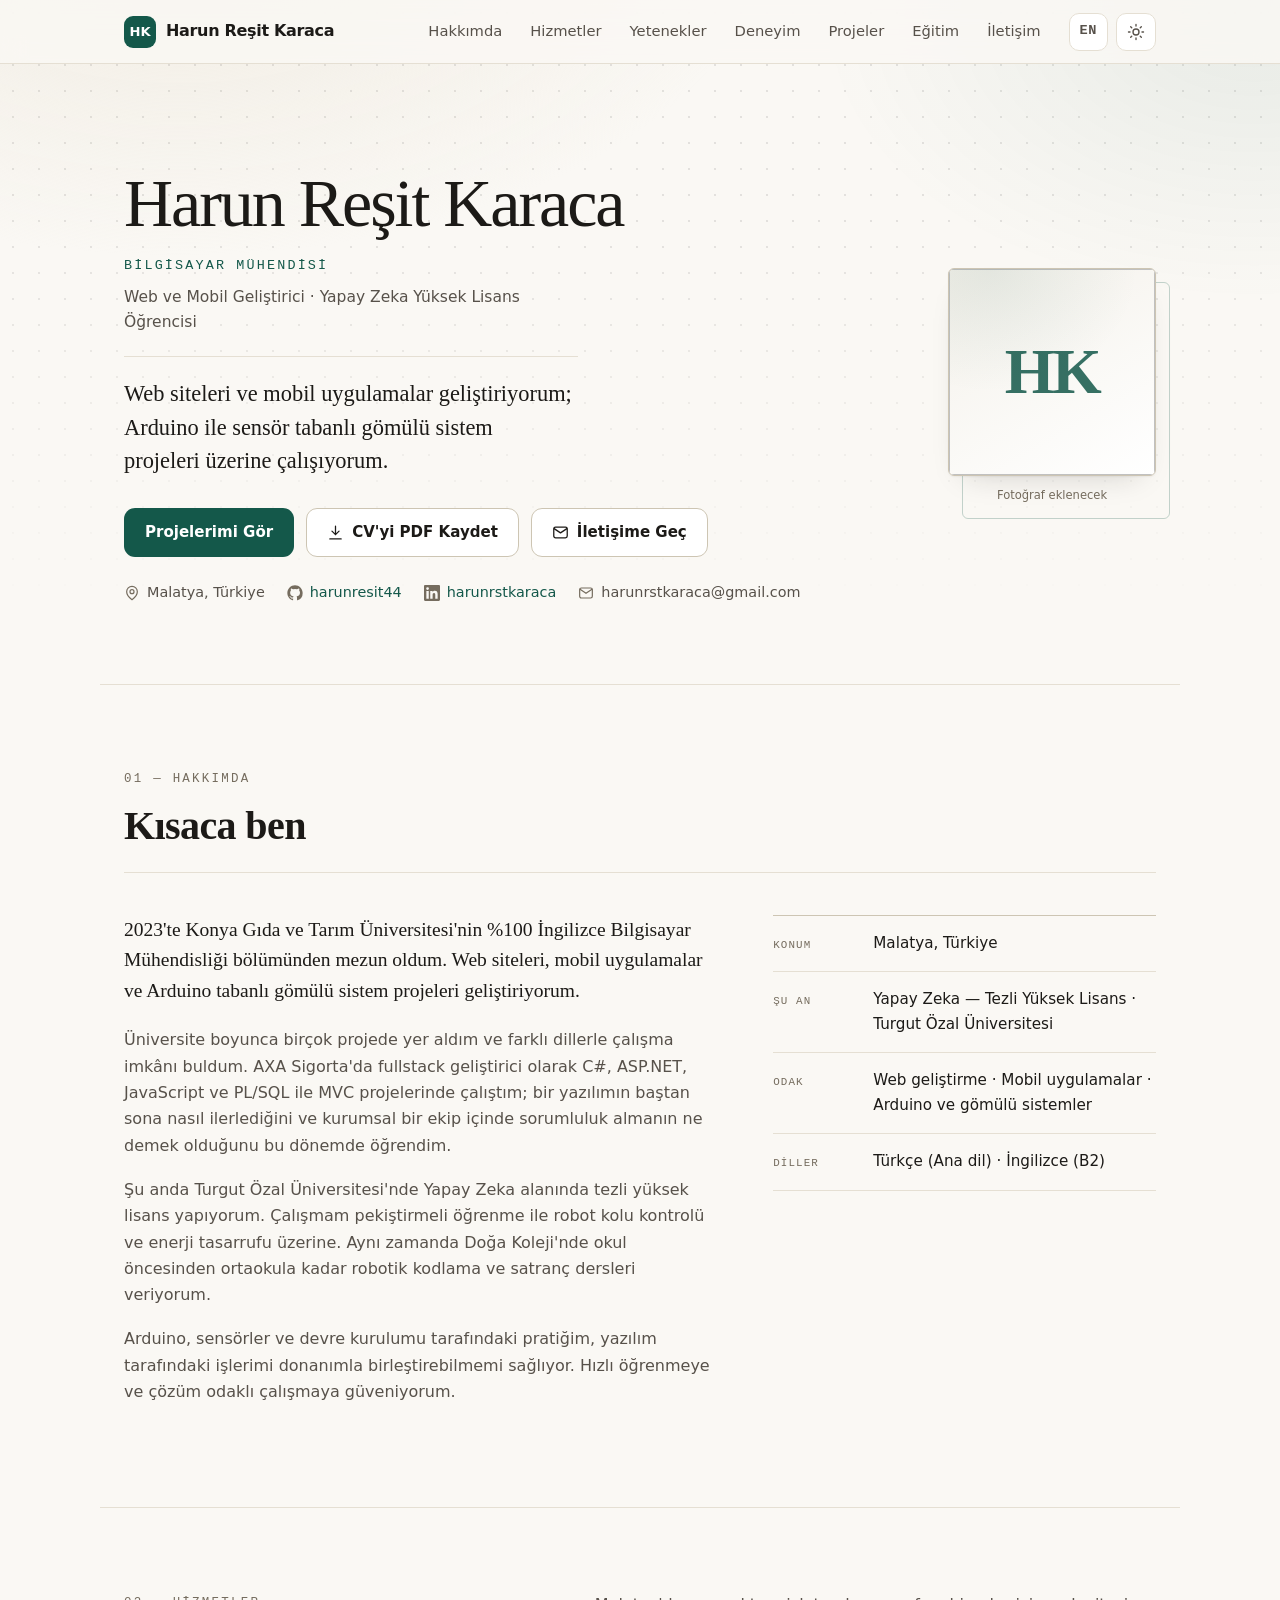
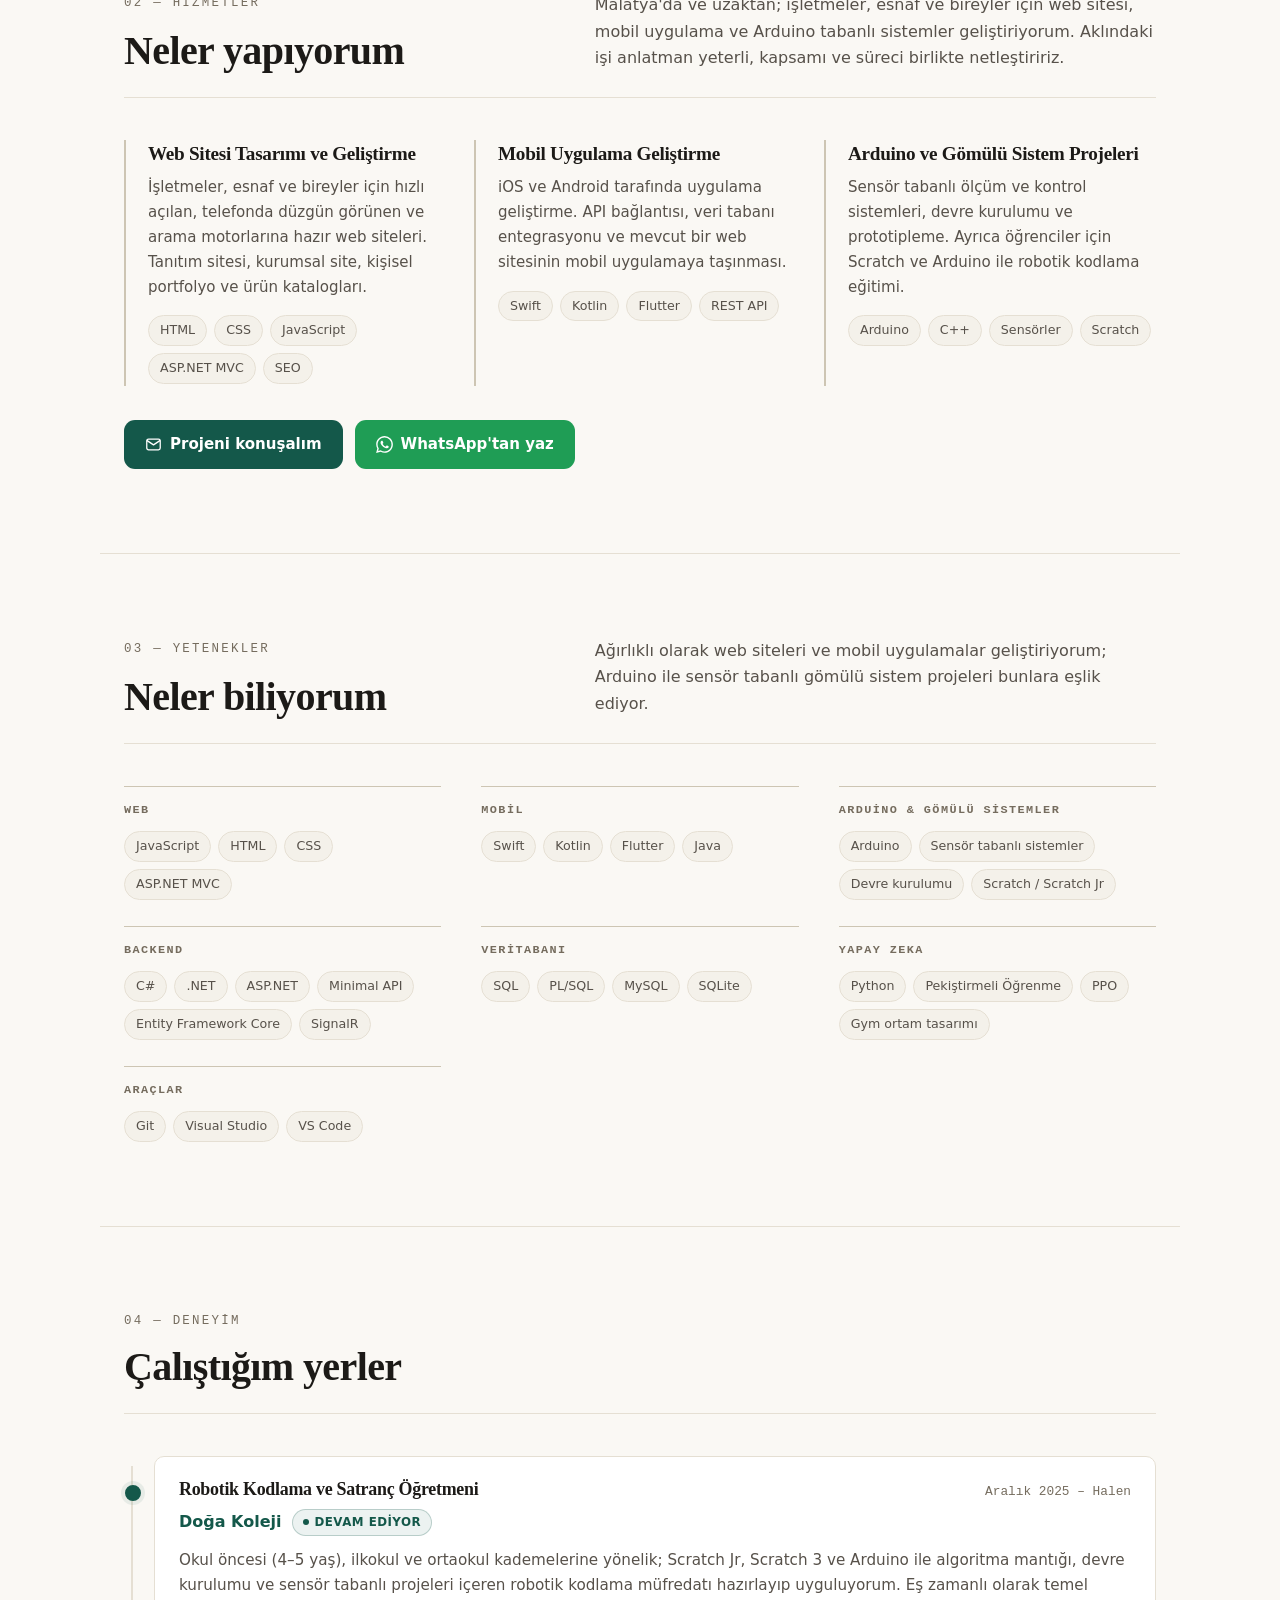
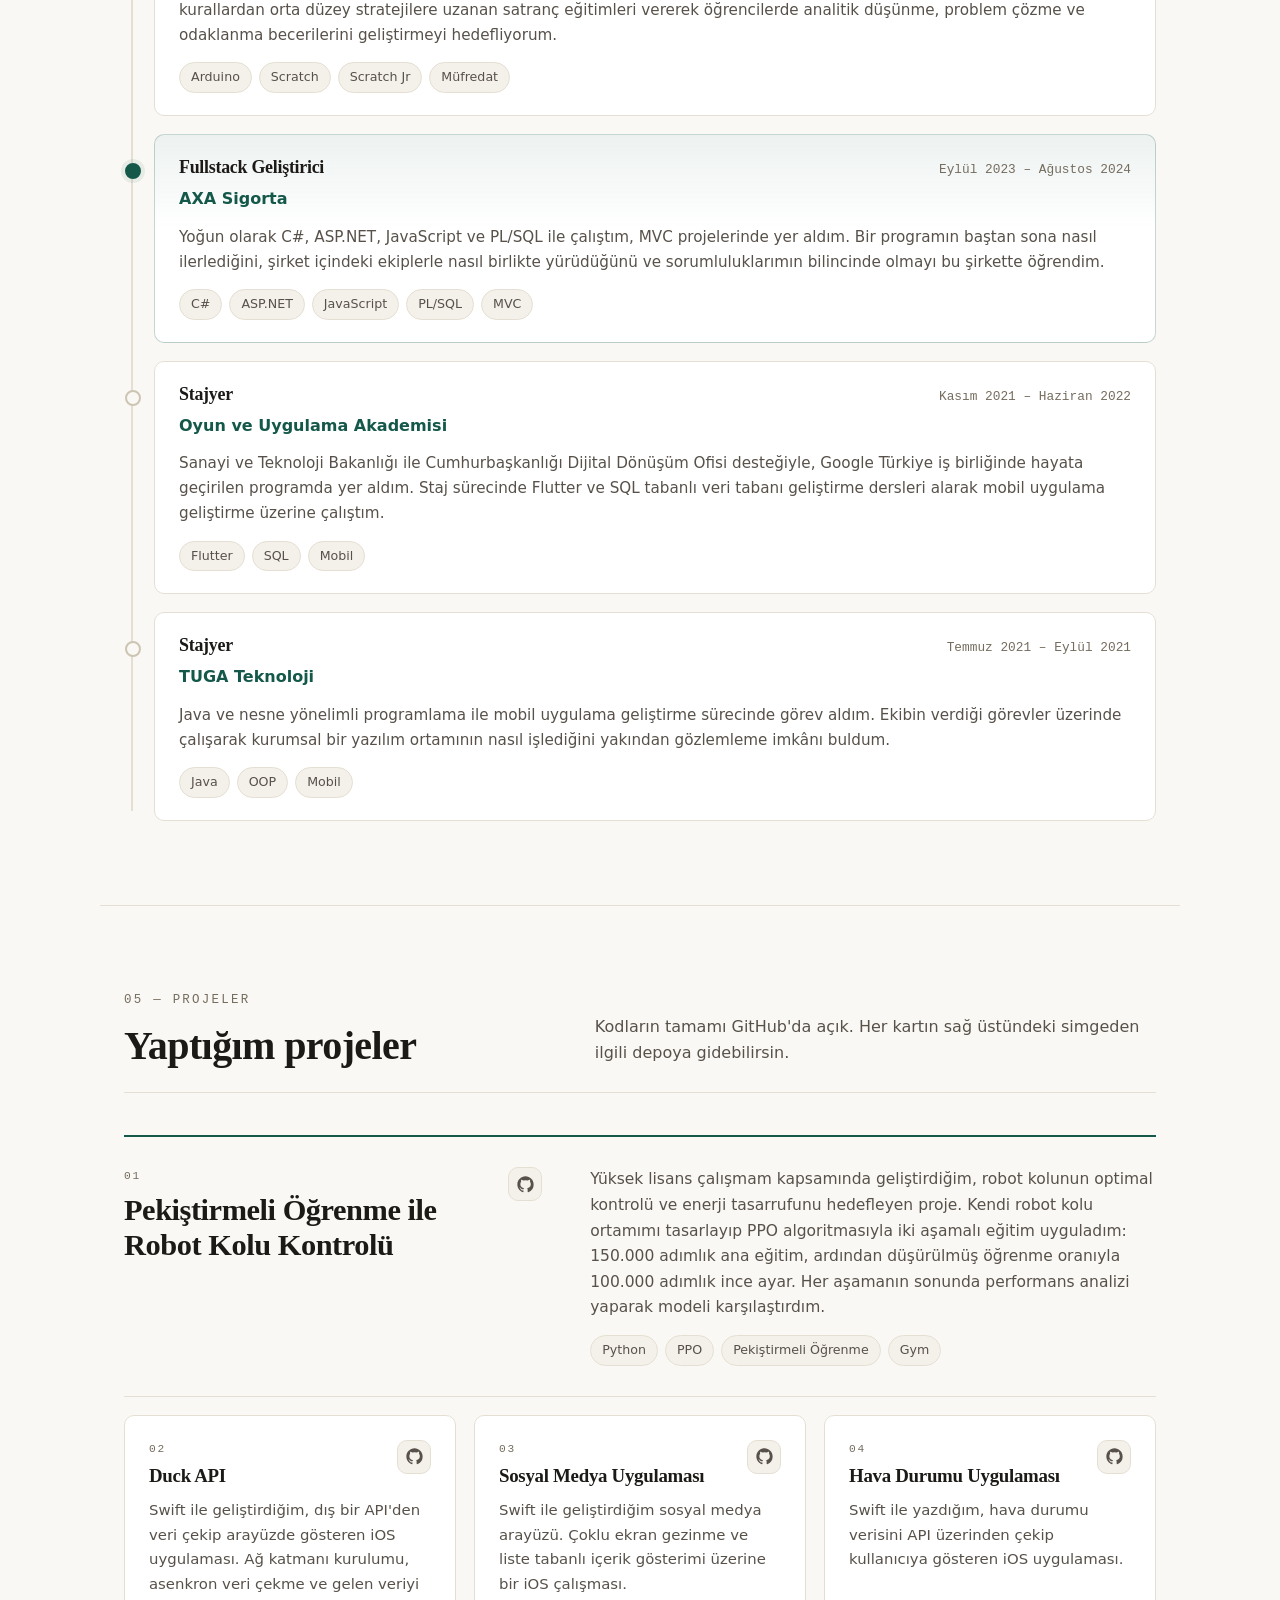
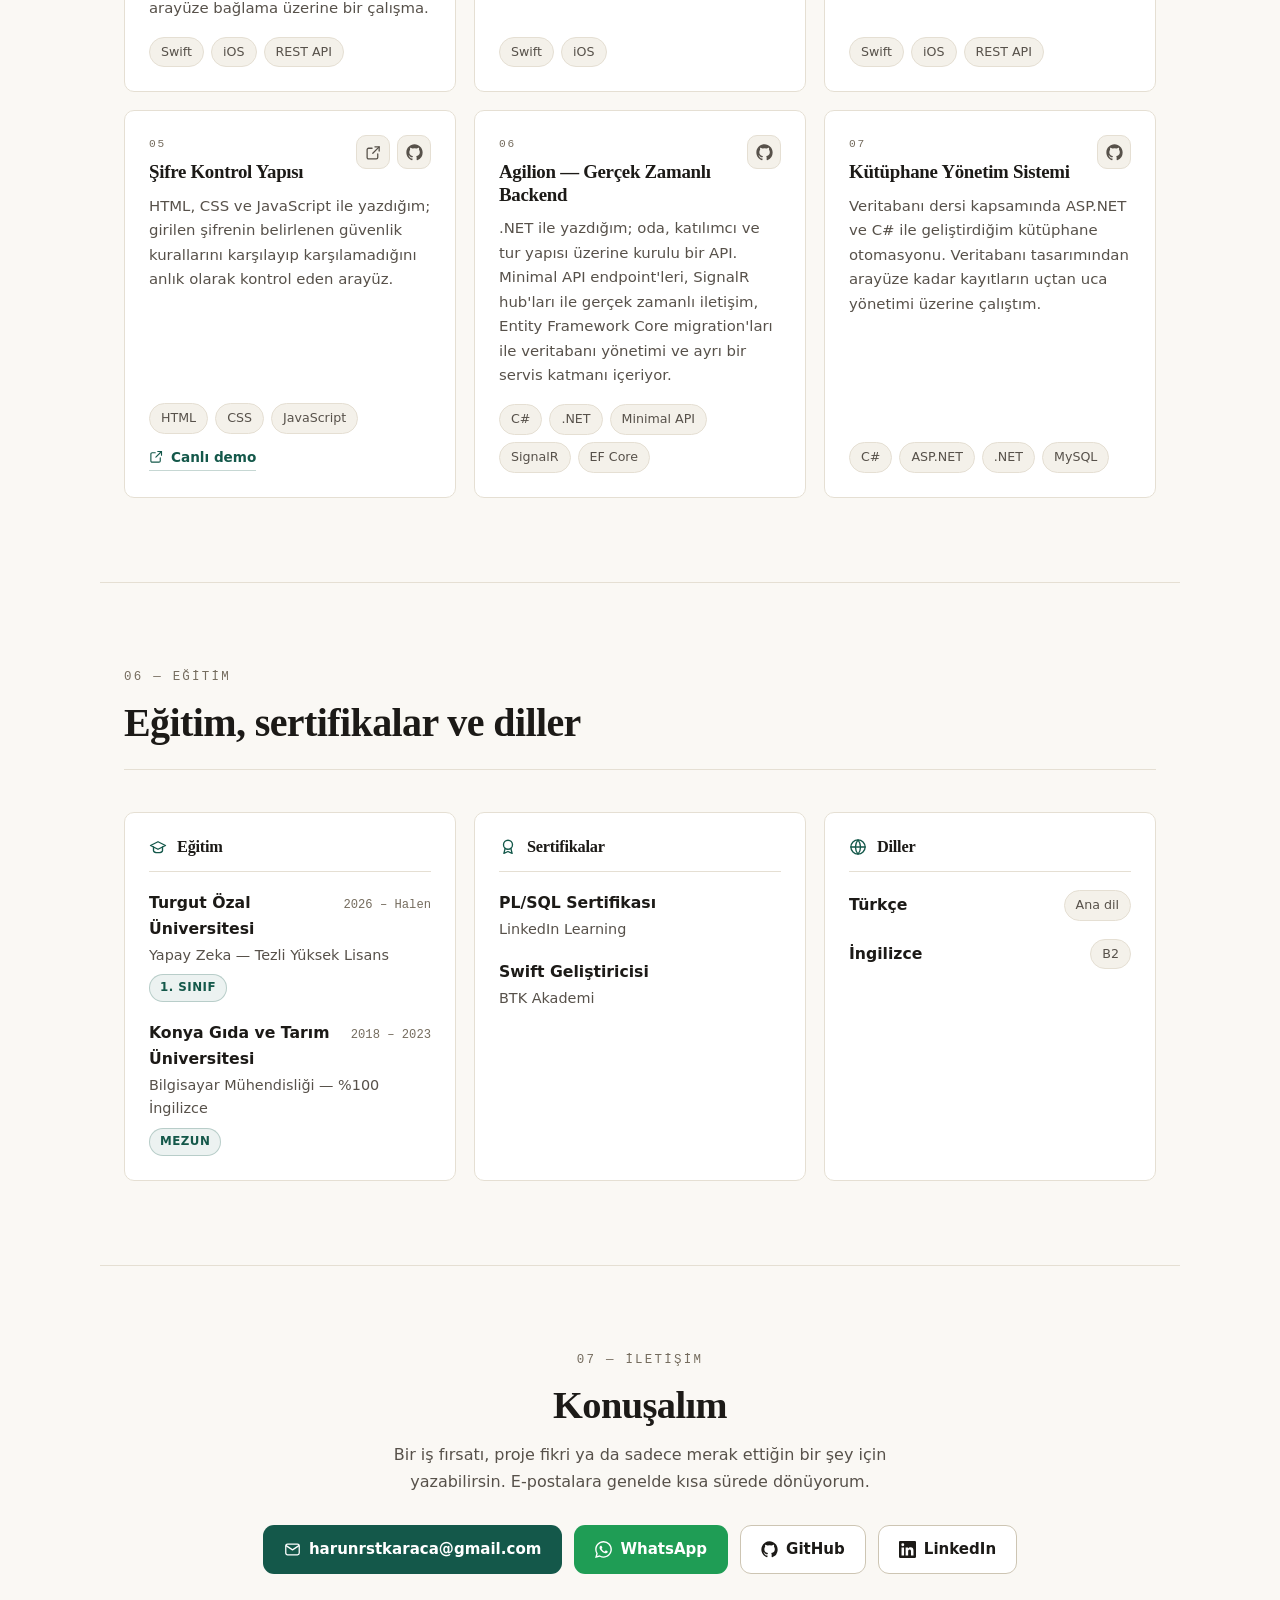
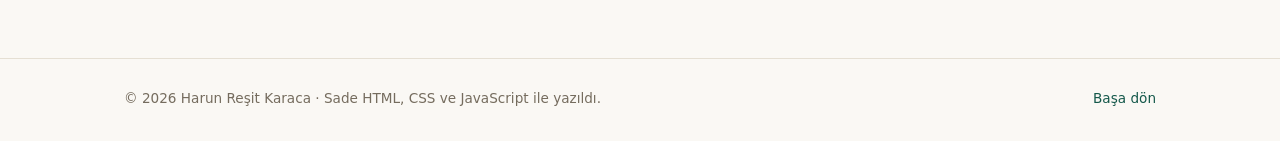
==== index.html @ 6fb9419d "Kişisel web sitesi CV, hizmetler ve projeleri tek sayfada toplayan, Türkçe/İngilizce statik site. Ku" ====
<!DOCTYPE html>
<html lang="tr" class="no-js">
  <head>
    <meta charset="utf-8" />
    <meta name="viewport" content="width=device-width, initial-scale=1" />

    <!-- ================= SEO =================
         DİKKAT: Alan adını değiştirirsen (örn. harunkaraca.com alırsan)
         aşağıdaki 4 yerde de güncelle: canonical, og:url,
         iki hreflang satırı — ayrıca sitemap.xml ve robots.txt içinde.
         Şu anki adres: https://harunresit44.github.io/
         ======================================== -->

    <title>Malatya Web Sitesi ve Mobil Uygulama Geliştirme | Harun Reşit Karaca</title>
    <meta
      name="description"
      content="Malatya'da web sitesi tasarımı, mobil uygulama geliştirme ve Arduino projeleri. Bilgisayar mühendisi Harun Reşit Karaca ile iletişime geçin."
    />
    <meta name="author" content="Harun Reşit Karaca" />
    <meta name="robots" content="index, follow, max-image-preview:large" />
    <meta name="theme-color" content="#faf8f4" />

    <!-- Yerel arama sinyalleri -->
    <meta name="geo.region" content="TR-44" />
    <meta name="geo.placename" content="Malatya" />

    <link rel="canonical" href="https://harunresit44.github.io/" />
    <link rel="alternate" hreflang="tr" href="https://harunresit44.github.io/" />
    <link rel="alternate" hreflang="en" href="https://harunresit44.github.io/?lang=en" />
    <link rel="alternate" hreflang="x-default" href="https://harunresit44.github.io/" />

    <!-- LinkedIn/WhatsApp gibi yerlerde link paylaşınca çıkan kart.
         Görsel: assets/og-image.png (1200x630). Tasarımını değiştirmek
         istersen görseli aynı boyutta yenisiyle değiştirmen yeterli. -->
    <meta property="og:type" content="profile" />
    <meta property="og:site_name" content="Harun Reşit Karaca" />
    <meta property="og:url" content="https://harunresit44.github.io/" />
    <meta
      property="og:title"
      content="Malatya Web Sitesi ve Mobil Uygulama Geliştirme | Harun Reşit Karaca"
    />
    <meta
      property="og:description"
      content="Malatya'da web sitesi tasarımı, mobil uygulama geliştirme ve Arduino projeleri. Hızlı, mobil uyumlu ve arama motorlarına hazır web siteleri."
    />
    <meta property="og:locale" content="tr_TR" />
    <meta property="og:locale:alternate" content="en_US" />
    <meta property="og:image" content="https://harunresit44.github.io/assets/og-image.png" />
    <meta property="og:image:width" content="1200" />
    <meta property="og:image:height" content="630" />
    <meta
      property="og:image:alt"
      content="Harun Reşit Karaca — Malatya'da web sitesi, mobil uygulama ve Arduino projeleri"
    />

    <meta name="twitter:card" content="summary_large_image" />
    <meta
      name="twitter:image"
      content="https://harunresit44.github.io/assets/og-image.png"
    />
    <meta
      name="twitter:title"
      content="Malatya Web Sitesi ve Mobil Uygulama Geliştirme | Harun Reşit Karaca"
    />
    <meta
      name="twitter:description"
      content="Malatya'da web sitesi tasarımı, mobil uygulama geliştirme ve Arduino projeleri."
    />

    <link rel="icon" href="assets/favicon.svg" type="image/svg+xml" />
    <link rel="stylesheet" href="css/styles.css" />

    <!-- Tema/dil tercihini sayfa boyanmadan uygular. Ayrıntı: js/boot.js -->
    <script src="js/boot.js"></script>
  </head>

  <body>
    <a class="skip-link" href="#main" data-i18n="a11y.skip">İçeriğe geç</a>

    <!-- ============ ÜST ÇUBUK ============ -->
    <header class="header">
      <div class="header__inner">
        <a class="brand" href="#top">
          <span class="brand__mark" id="brand-mark">HK</span>
          <span class="brand__name" id="brand-name">Harun Reşit Karaca</span>
        </a>

        <nav class="nav" id="nav" aria-label="Site menüsü">
          <a class="nav__link" href="#about" data-i18n="nav.about">Hakkımda</a>
          <a class="nav__link" href="#services" data-i18n="nav.services">Hizmetler</a>
          <a class="nav__link" href="#skills" data-i18n="nav.skills">Yetenekler</a>
          <a class="nav__link" href="#experience" data-i18n="nav.experience">Deneyim</a>
          <a class="nav__link" href="#projects" data-i18n="nav.projects">Projeler</a>
          <a class="nav__link" href="#education" data-i18n="nav.education">Eğitim</a>
          <a class="nav__link" href="#contact" data-i18n="nav.contact">İletişim</a>
        </nav>

        <div class="header__tools">
          <button
            class="icon-btn lang-btn"
            id="lang-toggle"
            type="button"
            title="Siteyi İngilizce görüntüle"
          >
            <span id="lang-label">EN</span>
          </button>

          <button
            class="icon-btn"
            id="theme-toggle"
            type="button"
            data-i18n-title="a11y.themeToggle"
            title="Temayı değiştir"
          >
            <svg class="icon icon-moon" aria-hidden="true"><use href="#i-moon" /></svg>
            <svg class="icon icon-sun" aria-hidden="true"><use href="#i-sun" /></svg>
            <span class="sr-only" data-i18n="a11y.themeToggle">Temayı değiştir</span>
          </button>

          <button
            class="icon-btn nav-toggle"
            id="nav-toggle"
            type="button"
            aria-expanded="false"
            aria-controls="nav"
          >
            <svg class="icon icon-menu" aria-hidden="true"><use href="#i-menu" /></svg>
            <svg class="icon icon-close" aria-hidden="true"><use href="#i-close" /></svg>
            <span class="sr-only" data-i18n="a11y.menuToggle">Menüyü aç/kapat</span>
          </button>
        </div>
      </div>
    </header>

    <main id="main">
      <span id="top"></span>

      <!-- ============ HERO ============ -->
      <section class="hero container">
        <div class="hero__grid">
          <div class="hero__intro">
            <p class="hero__available" id="hero-status" hidden>
              <span class="badge"><span class="badge__dot"></span><span id="hero-status-text"></span></span>
            </p>

            <h1 class="hero__name" id="hero-name">Harun Reşit Karaca</h1>
            <p class="hero__title" id="hero-title"></p>
            <p class="hero__subtitle" id="hero-subtitle"></p>
            <p class="hero__tagline" id="hero-tagline"></p>

            <div class="hero__actions">
              <a class="btn btn--primary" href="#projects" data-i18n="btn.projects">
                Projelerimi Gör
                <svg class="icon" aria-hidden="true"><use href="#i-arrow" /></svg>
              </a>
              <button class="btn btn--ghost" id="print-cv" type="button">
                <svg class="icon" aria-hidden="true"><use href="#i-download" /></svg>
                <span data-i18n="btn.cv">CV'yi PDF Kaydet</span>
              </button>
              <a class="btn btn--ghost" id="hero-mail" href="#">
                <svg class="icon" aria-hidden="true"><use href="#i-mail" /></svg>
                <span data-i18n="btn.contact">İletişime Geç</span>
              </a>
            </div>

            <div class="hero__meta">
              <span>
                <svg class="icon" aria-hidden="true"><use href="#i-pin" /></svg>
                <span id="hero-location"></span>
              </span>
              <a id="hero-github" href="#" target="_blank" rel="noopener noreferrer">
                <svg class="icon icon--solid" aria-hidden="true"><use href="#i-github" /></svg>
                <span id="hero-github-label"></span>
              </a>
              <a id="hero-linkedin" href="#" target="_blank" rel="noopener noreferrer">
                <svg class="icon icon--solid" aria-hidden="true"><use href="#i-linkedin" /></svg>
                <span id="hero-linkedin-label"></span>
              </a>
              <!-- Sadece yazdırma/PDF çıktısında görünür: ekranda e-posta
                   zaten İletişim bölümünde var, ama CV çıktısında o bölüm gizleniyor. -->
              <span class="print-only">
                <svg class="icon" aria-hidden="true"><use href="#i-mail" /></svg>
                <span id="hero-email"></span>
              </span>
            </div>
          </div>

          <div class="hero__media">
            <!-- FOTOĞRAF: js/data.js içindeki profile.photo alanına
                 dosya yolunu yazdığında monogram yerine fotoğraf gelir. -->
            <div class="avatar">
              <span class="avatar__mono" id="avatar-mono">HK</span>
              <img class="avatar__img" id="avatar-img" alt="" hidden />
            </div>
            <p class="avatar__hint" data-i18n="hero.photoHint">Fotoğraf eklenecek</p>
          </div>
        </div>
      </section>

      <!-- ============ HAKKIMDA ============ -->
      <section class="section container" id="about">
        <div class="section__head">
          <span class="section__eyebrow" data-i18n="about.eyebrow">01 — Hakkımda</span>
          <h2 class="section__title" data-i18n="about.title">Kısaca ben</h2>
        </div>

        <div class="about__grid">
          <div class="about__text" id="about-text"></div>

          <div class="facts">
            <div class="fact">
              <span class="fact__label" data-i18n="facts.location">Konum</span>
              <span class="fact__value" id="fact-location"></span>
            </div>
            <div class="fact">
              <span class="fact__label" data-i18n="facts.study">Şu an</span>
              <span class="fact__value" id="fact-study"></span>
            </div>
            <div class="fact">
              <span class="fact__label" data-i18n="facts.focus">Odak</span>
              <span class="fact__value" id="fact-focus"></span>
            </div>
            <div class="fact">
              <span class="fact__label" data-i18n="facts.languages">Diller</span>
              <span class="fact__value" id="fact-languages"></span>
            </div>
          </div>
        </div>
      </section>

      <!-- ============ HİZMETLER ============
           Bu bölüm, Malatya'da web sitesi/mobil uygulama arayan
           birinin seni bulabilmesi için var. İçeriği js/data.js
           içindeki "services" listesinden geliyor. -->
      <section class="section container" id="services">
        <div class="section__head">
          <span class="section__eyebrow" data-i18n="services.eyebrow">02 — Hizmetler</span>
          <h2 class="section__title" data-i18n="services.title">Neler yapıyorum</h2>
          <p class="section__lead" data-i18n="services.lead">
            Malatya'da ve uzaktan; işletmeler, esnaf ve bireyler için web sitesi, mobil uygulama
            ve Arduino tabanlı sistemler geliştiriyorum. Aklındaki işi anlatman yeterli, kapsamı
            ve süreci birlikte netleştiririz.
          </p>
        </div>

        <div class="services-grid" id="services-grid"></div>

        <p class="services__cta">
          <a class="btn btn--primary" id="services-mail" href="#">
            <svg class="icon" aria-hidden="true"><use href="#i-mail" /></svg>
            <span data-i18n="services.cta">Projeni konuşalım</span>
          </a>
          <!-- Adres js/main.js tarafından çalışma anında kuruluyor;
               telefon numarası HTML kaynağında bütün halde yok. -->
          <a
            class="btn btn--wa wa-link"
            rel="noopener noreferrer nofollow"
            target="_blank"
            hidden
          >
            <svg class="icon icon--solid" aria-hidden="true"><use href="#i-whatsapp" /></svg>
            <span data-i18n="services.whatsapp">WhatsApp'tan yaz</span>
          </a>
        </p>
      </section>

      <!-- ============ YETENEKLER ============ -->
      <section class="section container" id="skills">
        <div class="section__head">
          <span class="section__eyebrow" data-i18n="skills.eyebrow">03 — Yetenekler</span>
          <h2 class="section__title" data-i18n="skills.title">Neler biliyorum</h2>
          <p class="section__lead" data-i18n="skills.lead">
            Ağırlıklı olarak web siteleri ve mobil uygulamalar geliştiriyorum; Arduino ile sensör
            tabanlı gömülü sistem projeleri bunlara eşlik ediyor.
          </p>
        </div>

        <div class="skills-grid" id="skills-grid"></div>
      </section>

      <!-- ============ DENEYİM ============ -->
      <section class="section container" id="experience">
        <div class="section__head">
          <span class="section__eyebrow" data-i18n="experience.eyebrow">04 — Deneyim</span>
          <h2 class="section__title" data-i18n="experience.title">Çalıştığım yerler</h2>
        </div>

        <div class="timeline" id="timeline"></div>
      </section>

      <!-- ============ PROJELER ============ -->
      <section class="section container" id="projects">
        <div class="section__head">
          <span class="section__eyebrow" data-i18n="projects.eyebrow">05 — Projeler</span>
          <h2 class="section__title" data-i18n="projects.title">Yaptığım projeler</h2>
          <p class="section__lead" data-i18n="projects.lead">
            Kodların tamamı GitHub'da açık. Her kartın sağ üstündeki simgeden ilgili depoya
            gidebilirsin.
          </p>
        </div>

        <div class="projects-grid" id="projects-grid"></div>
      </section>

      <!-- ============ EĞİTİM / SERTİFİKA / DİL ============ -->
      <section class="section container" id="education">
        <div class="section__head">
          <span class="section__eyebrow" data-i18n="education.eyebrow">06 — Eğitim</span>
          <h2 class="section__title" data-i18n="education.title">Eğitim, sertifikalar ve diller</h2>
        </div>

        <div class="trio">
          <div class="panel">
            <h3 class="panel__title">
              <svg class="icon" aria-hidden="true"><use href="#i-cap" /></svg>
              <span data-i18n="education.schoolTitle">Eğitim</span>
            </h3>
            <div class="entry-list" id="education-list"></div>
          </div>

          <div class="panel">
            <h3 class="panel__title">
              <svg class="icon" aria-hidden="true"><use href="#i-award" /></svg>
              <span data-i18n="education.certTitle">Sertifikalar</span>
            </h3>
            <div class="entry-list" id="certificates-list"></div>
          </div>

          <div class="panel">
            <h3 class="panel__title">
              <svg class="icon" aria-hidden="true"><use href="#i-globe" /></svg>
              <span data-i18n="education.langTitle">Diller</span>
            </h3>
            <div class="entry-list" id="languages-list"></div>
          </div>
        </div>
      </section>

      <!-- ============ İLETİŞİM ============ -->
      <section class="section container contact" id="contact">
        <span class="section__eyebrow" data-i18n="contact.eyebrow">07 — İletişim</span>
        <h2 class="contact__title" data-i18n="contact.title">Konuşalım</h2>
        <p class="contact__lead" data-i18n="contact.lead">
          Bir iş fırsatı, proje fikri ya da sadece merak ettiğin bir şey için yazabilirsin. E-postalara
          genelde kısa sürede dönüyorum.
        </p>

        <div class="contact__actions">
          <a class="btn btn--primary" id="contact-mail" href="#">
            <svg class="icon" aria-hidden="true"><use href="#i-mail" /></svg>
            <span id="contact-mail-label"></span>
          </a>
          <a
            class="btn btn--wa wa-link"
            rel="noopener noreferrer nofollow"
            target="_blank"
            hidden
          >
            <svg class="icon icon--solid" aria-hidden="true"><use href="#i-whatsapp" /></svg>
            <span data-i18n="contact.whatsapp">WhatsApp</span>
          </a>
          <a class="btn btn--ghost" id="contact-github" href="#" target="_blank" rel="noopener noreferrer">
            <svg class="icon icon--solid" aria-hidden="true"><use href="#i-github" /></svg>
            GitHub
          </a>
          <a
            class="btn btn--ghost"
            id="contact-linkedin"
            href="#"
            target="_blank"
            rel="noopener noreferrer"
          >
            <svg class="icon icon--solid" aria-hidden="true"><use href="#i-linkedin" /></svg>
            LinkedIn
          </a>
        </div>
      </section>
    </main>

    <footer class="footer">
      <div class="container footer__inner">
        <span id="footer-copy"></span>
        <span class="footer__links">
          <a href="#top" data-i18n="footer.toTop">Başa dön</a>
        </span>
      </div>
    </footer>

    <!-- ============ SVG SİMGE SPRITE ============
         Simgeler burada bir kez tanımlanıyor, sayfada <use> ile
         çağrılıyor. Harici dosya veya ikon kütüphanesi yok. -->
    <svg class="icon-sprite" width="0" height="0" aria-hidden="true" focusable="false">
      <symbol id="i-sun" viewBox="0 0 24 24">
        <circle cx="12" cy="12" r="4" />
        <path d="M12 2v2M12 20v2M4.9 4.9l1.4 1.4M17.7 17.7l1.4 1.4M2 12h2M20 12h2M4.9 19.1l1.4-1.4M17.7 6.3l1.4-1.4" />
      </symbol>

      <symbol id="i-moon" viewBox="0 0 24 24">
        <path d="M21 12.8A9 9 0 1 1 11.2 3a7 7 0 0 0 9.8 9.8Z" />
      </symbol>

      <symbol id="i-menu" viewBox="0 0 24 24">
        <path d="M4 7h16M4 12h16M4 17h16" />
      </symbol>

      <symbol id="i-close" viewBox="0 0 24 24">
        <path d="M6 6l12 12M18 6L6 18" />
      </symbol>

      <symbol id="i-download" viewBox="0 0 24 24">
        <path d="M12 3v12m-5-5 5 5 5-5M4 21h16" />
      </symbol>

      <symbol id="i-mail" viewBox="0 0 24 24">
        <rect x="2.5" y="4.5" width="19" height="15" rx="2.5" />
        <path d="m3 6.5 9 6 9-6" />
      </symbol>

      <symbol id="i-pin" viewBox="0 0 24 24">
        <path d="M20 10c0 6-8 12-8 12s-8-6-8-12a8 8 0 0 1 16 0Z" />
        <circle cx="12" cy="10" r="3" />
      </symbol>

      <symbol id="i-arrow" viewBox="0 0 24 24">
        <path d="M5 12h14m-6-6 6 6-6 6" />
      </symbol>

      <symbol id="i-external" viewBox="0 0 24 24">
        <path d="M14 4h6v6" />
        <path d="M20 4 11 13" />
        <path d="M18 14v5a2 2 0 0 1-2 2H5a2 2 0 0 1-2-2V8a2 2 0 0 1 2-2h5" />
      </symbol>

      <symbol id="i-whatsapp" viewBox="0 0 24 24">
        <path
          d="M17.47 14.38c-.29-.15-1.7-.84-1.97-.94-.26-.1-.45-.14-.64.14-.19.29-.73.94-.9 1.13-.16.19-.33.21-.62.07-.29-.15-1.22-.45-2.32-1.43-.86-.77-1.44-1.71-1.6-2-.17-.29-.02-.44.13-.59.13-.13.29-.34.43-.5.15-.17.19-.29.29-.48.1-.19.05-.36-.02-.5-.07-.15-.64-1.56-.88-2.13-.23-.56-.47-.48-.64-.49h-.55c-.19 0-.5.07-.76.36-.26.29-1 .98-1 2.38s1.02 2.76 1.17 2.95c.14.19 2.01 3.08 4.88 4.32.68.29 1.21.47 1.63.6.68.22 1.31.19 1.8.11.55-.08 1.7-.69 1.94-1.36.24-.67.24-1.24.17-1.36-.07-.12-.26-.19-.55-.34Z"
        />
        <path
          d="M12.05 21.8h-.02a9.8 9.8 0 0 1-4.99-1.37l-.36-.21-3.71.97.99-3.62-.23-.37a9.8 9.8 0 0 1-1.5-5.23c0-5.41 4.4-9.81 9.82-9.81 2.62 0 5.09 1.02 6.94 2.88a9.75 9.75 0 0 1 2.87 6.94c0 5.41-4.4 9.82-9.81 9.82ZM20.5 3.49A11.72 11.72 0 0 0 12.05 0C5.56 0 .28 5.28.28 11.77c0 2.07.54 4.1 1.57 5.88L.18 24l6.5-1.7a11.72 11.72 0 0 0 5.37 1.31h.01c6.49 0 11.77-5.28 11.77-11.77 0-3.15-1.22-6.1-3.44-8.33Z"
        />
      </symbol>

      <symbol id="i-cap" viewBox="0 0 24 24">
        <path d="M22 10 12 5 2 10l10 5 10-5Z" />
        <path d="M6 12v5c0 1.1 2.7 2.5 6 2.5s6-1.4 6-2.5v-5" />
      </symbol>

      <symbol id="i-award" viewBox="0 0 24 24">
        <circle cx="12" cy="9" r="6" />
        <path d="m8.2 13.9-1.7 6.6L12 18l5.5 2.5-1.7-6.6" />
      </symbol>

      <symbol id="i-globe" viewBox="0 0 24 24">
        <circle cx="12" cy="12" r="9.5" />
        <path d="M2.5 12h19" />
        <path d="M12 2.5a15 15 0 0 1 0 19 15 15 0 0 1 0-19Z" />
      </symbol>

      <symbol id="i-github" viewBox="0 0 24 24">
        <path
          d="M12 .5C5.73.5.5 5.73.5 12c0 5.08 3.29 9.39 7.86 10.91.58.11.79-.25.79-.56v-2c-3.2.7-3.88-1.54-3.88-1.54-.53-1.34-1.29-1.7-1.29-1.7-1.05-.72.08-.71.08-.71 1.16.08 1.78 1.19 1.78 1.19 1.04 1.78 2.72 1.27 3.38.97.11-.76.41-1.27.74-1.56-2.55-.29-5.23-1.28-5.23-5.7 0-1.26.45-2.29 1.19-3.1-.12-.29-.52-1.46.11-3.05 0 0 .97-.31 3.18 1.18a11.1 11.1 0 0 1 5.8 0c2.2-1.49 3.17-1.18 3.17-1.18.63 1.59.23 2.76.12 3.05.74.81 1.19 1.84 1.19 3.1 0 4.43-2.69 5.4-5.25 5.69.42.36.79 1.08.79 2.18v3.23c0 .31.21.68.8.56A11.5 11.5 0 0 0 23.5 12C23.5 5.73 18.27.5 12 .5Z"
        />
      </symbol>

      <symbol id="i-linkedin" viewBox="0 0 24 24">
        <path
          d="M20.45 20.45h-3.55v-5.57c0-1.33-.02-3.04-1.85-3.04-1.85 0-2.13 1.45-2.13 2.94v5.67H9.37V9h3.41v1.56h.05c.48-.9 1.63-1.85 3.36-1.85 3.6 0 4.26 2.37 4.26 5.45v6.29ZM5.34 7.43a2.06 2.06 0 1 1 0-4.13 2.06 2.06 0 0 1 0 4.13Zm1.78 13.02H3.56V9h3.56v11.45ZM22.22 0H1.77C.79 0 0 .77 0 1.73v20.54C0 23.22.79 24 1.77 24h20.45c.98 0 1.78-.78 1.78-1.73V1.73C24 .77 23.2 0 22.22 0Z"
        />
      </symbol>
    </svg>

    <!-- ============ YAPILANDIRILMIŞ VERİ (JSON-LD) ============
         Arama motorlarına "bu kim, nerede, ne hizmeti veriyor" bilgisini
         doğrudan söyler. Google'ın seni Malatya ile ilişkilendirmesi
         büyük ölçüde buraya bakar.
         Bilgilerini değiştirirsen (isim, e-posta, şehir) burayı da güncelle. -->
    <script type="application/ld+json">
      {
        "@context": "https://schema.org",
        "@graph": [
          {
            "@type": "Person",
            "@id": "https://harunresit44.github.io/#harun",
            "name": "Harun Reşit Karaca",
            "jobTitle": "Bilgisayar Mühendisi",
            "description": "Web sitesi ve mobil uygulama geliştiricisi. Arduino ve gömülü sistem projeleri.",
            "url": "https://harunresit44.github.io/",
            "email": "mailto:harunrstkaraca@gmail.com",
            "address": {
              "@type": "PostalAddress",
              "addressLocality": "Malatya",
              "addressCountry": "TR"
            },
            "sameAs": [
              "https://github.com/harunresit44",
              "https://www.linkedin.com/in/harunrstkaraca/"
            ],
            "knowsLanguage": ["tr", "en"],
            "knowsAbout": [
              "Web sitesi geliştirme",
              "Mobil uygulama geliştirme",
              "Arduino",
              "Gömülü sistemler",
              "C#",
              ".NET",
              "JavaScript",
              "Swift",
              "Flutter",
              "Pekiştirmeli öğrenme"
            ],
            "alumniOf": {
              "@type": "CollegeOrUniversity",
              "name": "Konya Gıda ve Tarım Üniversitesi"
            }
          },
          {
            "@type": "ProfessionalService",
            "@id": "https://harunresit44.github.io/#hizmetler",
            "name": "Harun Reşit Karaca — Web ve Mobil Uygulama Geliştirme",
            "description": "Malatya merkezli web sitesi tasarımı, mobil uygulama geliştirme ve Arduino tabanlı gömülü sistem projeleri.",
            "url": "https://harunresit44.github.io/",
            "email": "mailto:harunrstkaraca@gmail.com",
            "provider": { "@id": "https://harunresit44.github.io/#harun" },
            "address": {
              "@type": "PostalAddress",
              "addressLocality": "Malatya",
              "addressCountry": "TR"
            },
            "areaServed": [
              { "@type": "City", "name": "Malatya" },
              { "@type": "Country", "name": "Türkiye" }
            ],
            "availableLanguage": ["tr", "en"],
            "hasOfferCatalog": {
              "@type": "OfferCatalog",
              "name": "Hizmetler",
              "itemListElement": [
                {
                  "@type": "Offer",
                  "itemOffered": {
                    "@type": "Service",
                    "name": "Web Sitesi Tasarımı ve Geliştirme",
                    "description": "İşletmeler ve bireyler için hızlı, mobil uyumlu ve arama motorlarına hazır web siteleri."
                  }
                },
                {
                  "@type": "Offer",
                  "itemOffered": {
                    "@type": "Service",
                    "name": "Mobil Uygulama Geliştirme",
                    "description": "iOS ve Android uygulama geliştirme, API ve veri tabanı entegrasyonu."
                  }
                },
                {
                  "@type": "Offer",
                  "itemOffered": {
                    "@type": "Service",
                    "name": "Arduino ve Gömülü Sistem Projeleri",
                    "description": "Sensör tabanlı ölçüm ve kontrol sistemleri, devre kurulumu, robotik kodlama eğitimi."
                  }
                }
              ]
            }
          },
          {
            "@type": "WebSite",
            "@id": "https://harunresit44.github.io/#website",
            "url": "https://harunresit44.github.io/",
            "name": "Harun Reşit Karaca",
            "inLanguage": "tr-TR",
            "publisher": { "@id": "https://harunresit44.github.io/#harun" }
          }
        ]
      }
    </script>

    <script src="js/data.js"></script>
    <script src="js/i18n.js"></script>
    <script src="js/main.js"></script>
  </body>
</html>
---- css/styles.css ----
/* =============================================================
   Harun Reşit Karaca — kişisel site
   Tasarım sistemi + bileşenler + responsive + yazdırma
   -------------------------------------------------------------
   Renkleri değiştirmek istersen sadece :root altındaki
   değişkenlere dokun, tüm site birlikte değişir.
   ============================================================= */

/* --- 1. Tasarım değişkenleri (aydınlık tema = varsayılan) ---
   Aydınlık tema burada tanımlı olduğu için, JavaScript henüz
   çalışmadan da sayfa aydınlık boyanıyor — açılışta koyu bir
   kare parlayıp sonra beyaza dönmüyor. */
:root {
  /* Mavi-gri yerine sıcak kâğıt tonu — ekranda "basılı sayfa" hissi verir
     ve hazır şablon görünümünden uzaklaştırır. */
  --bg: #faf8f4;
  --bg-glow: #f0ebe1;
  --surface: #ffffff;
  --surface-2: #f4f1ea;
  --border: #e5dfd3;
  --border-strong: #cdc5b3;
  --dot: rgba(28, 26, 23, 0.1);

  --text: #1c1a17;
  --text-muted: #57514a;
  /* Küçük punto etiketlerde (bölüm numarası, tarih, künye) kullanılıyor;
     WCAG AA için zeminle kontrastı 4.5'in altına düşmemeli. Şu an 4.87. */
  --text-faint: #756c5e;

  /* Tek satırlık vurgu rengi. Beğenmezsen sadece burayı değiştir. */
  --accent: #14584a;
  --accent-strong: #0d3f34;
  --accent-contrast: #ffffff;
  --accent-soft: rgba(20, 88, 74, 0.08);
  --accent-border: rgba(20, 88, 74, 0.24);

  --radius-sm: 6px;
  --radius: 10px;
  --radius-lg: 14px;

  --shadow: 0 1px 2px rgba(28, 26, 23, 0.05), 0 14px 30px -18px rgba(28, 26, 23, 0.22);

  --container: 1080px;
  --header-h: 64px;

  /* Başlıklar serif, gövde sans, etiketler mono — üç ayrı ses.
     Hepsi işletim sisteminde hazır; hiçbir dosya indirilmiyor. */
  --font-display: "Palatino Linotype", "Iowan Old Style", Palatino, "Book Antiqua", Georgia,
    "Times New Roman", serif;
  --font: "Segoe UI", system-ui, -apple-system, "Helvetica Neue", Arial, sans-serif;
  --font-mono: "Cascadia Code", "Consolas", ui-monospace, monospace;

  --ease: cubic-bezier(0.22, 0.61, 0.36, 1);
}

/* Koyu tema yalnızca kullanıcı düğmeyle seçtiğinde devreye girer.
   Mavi-siyah değil, kâğıt paletiyle uyumlu sıcak koyu ton. */
:root[data-theme="dark"] {
  --bg: #15130f;
  --bg-glow: #201d16;
  --surface: #1b1814;
  --surface-2: #221e18;
  --border: #322d25;
  --border-strong: #4a4336;
  --dot: rgba(240, 234, 222, 0.07);

  --text: #ece6da;
  --text-muted: #a69d8d;
  /* Aydınlık temadaki gerekçenin aynısı — koyu zeminde kontrast 4.97 */
  --text-faint: #8d8373;

  --accent: #86cfb2;
  --accent-strong: #a9e2cb;
  --accent-contrast: #10241d;
  --accent-soft: rgba(134, 207, 178, 0.1);
  --accent-border: rgba(134, 207, 178, 0.28);

  --shadow: 0 1px 2px rgba(0, 0, 0, 0.45), 0 14px 30px -16px rgba(0, 0, 0, 0.7);
}

/* --- 2. Sıfırlama ve temel -------------------------------- */
*,
*::before,
*::after {
  box-sizing: border-box;
}

html {
  scroll-behavior: smooth;
  scroll-padding-top: calc(var(--header-h) + 16px);
  -webkit-text-size-adjust: 100%;
}

body {
  margin: 0;
  font-family: var(--font);
  font-size: 16px;
  line-height: 1.65;
  color: var(--text);
  background: var(--bg);
  overflow-x: hidden;
  -webkit-font-smoothing: antialiased;
}

/* Arka plan dokusu: ince nokta ızgarası + yumuşak ışıma.
   Nokta ızgarası aşağı doğru maskeyle soluyor, böylece üst kısım
   dokulu, metin yoğun alt kısım temiz kalıyor. Görsel dosya yok,
   tamamen CSS ile çiziliyor. */
body::before {
  content: "";
  position: fixed;
  inset: 0;
  z-index: -1;
  pointer-events: none;
  background-image:
    radial-gradient(circle, var(--dot) 1px, transparent 1.3px),
    radial-gradient(52rem 30rem at 14% -10%, var(--bg-glow) 0%, transparent 72%),
    radial-gradient(40rem 26rem at 98% 2%, var(--accent-soft) 0%, transparent 68%);
  background-size: 26px 26px, 100% 100%, 100% 100%;
  -webkit-mask-image: linear-gradient(to bottom, #000 0%, #000 26%, transparent 68%);
  mask-image: linear-gradient(to bottom, #000 0%, #000 26%, transparent 68%);
}

img {
  max-width: 100%;
  height: auto;
  display: block;
}

a {
  color: var(--accent);
  text-decoration: none;
  transition: color 0.18s var(--ease);
}

a:hover {
  color: var(--accent-strong);
}

h1,
h2,
h3,
h4 {
  margin: 0;
  line-height: 1.2;
  font-weight: 650;
  letter-spacing: -0.02em;
}

/* Serif başlıklar: sayfaya dergi karakteri veren asıl unsur.
   Gövde metni sans kalıyor, uzun paragraflarda okunurluk için. */
h1,
h2,
.job__role,
.project__name,
.service__title,
.panel__title,
.contact__title {
  font-family: var(--font-display);
  font-weight: 600;
  letter-spacing: -0.015em;
}

p {
  margin: 0 0 1em;
}

p:last-child {
  margin-bottom: 0;
}

ul {
  margin: 0;
  padding: 0;
  list-style: none;
}

:focus-visible {
  outline: 2px solid var(--accent);
  outline-offset: 3px;
  border-radius: 4px;
}

/* Ekran okuyucular için görünmez ama okunabilir metin */
.sr-only {
  position: absolute;
  width: 1px;
  height: 1px;
  padding: 0;
  margin: -1px;
  overflow: hidden;
  clip: rect(0 0 0 0);
  white-space: nowrap;
  border: 0;
}

.skip-link {
  position: absolute;
  left: 50%;
  top: 8px;
  transform: translate(-50%, -200%);
  z-index: 200;
  padding: 10px 18px;
  background: var(--accent);
  color: var(--accent-contrast);
  border-radius: var(--radius-sm);
  font-weight: 600;
  transition: transform 0.2s var(--ease);
}

.skip-link:focus {
  transform: translate(-50%, 0);
  color: var(--accent-contrast);
}

/* Ekranda gizli, sadece yazdırma/PDF çıktısında görünen ögeler */
.print-only {
  display: none;
}

/* Sayfa sonundaki SVG simge deposu — görünmez, yer kaplamaz */
.icon-sprite {
  position: absolute;
}

/* Simgeler — index.html sonundaki SVG sprite'tan <use> ile çağrılıyor.
   Çizgi simgeler .icon, dolu simgeler .icon .icon--solid kullanıyor. */
.icon {
  width: 18px;
  height: 18px;
  flex-shrink: 0;
  fill: none;
  stroke: currentColor;
  stroke-width: 1.8;
  stroke-linecap: round;
  stroke-linejoin: round;
}

.icon--solid {
  fill: currentColor;
  stroke: none;
}

/* --- 3. Yerleşim ------------------------------------------ */
/* Yan boşluk longhand yazılıyor: .section ve .hero bu sınıfla aynı
   etikette birleşiyor, "padding" kısayolu onların dikey boşluğunu siler. */
.container {
  width: 100%;
  max-width: var(--container);
  margin: 0 auto;
  padding-left: 24px;
  padding-right: 24px;
}

/* Dikkat: burada "padding" kısayolu kullanılmıyor.
   .section ve .container aynı etikette birleştiği için kısayol
   .container'ın yan boşluğunu sıfırlar ve içerik ekranın kenarına yapışır. */
.section {
  padding-top: 84px;
  padding-bottom: 84px;
  border-top: 1px solid var(--border);
}

.section:first-of-type {
  border-top: 0;
}

.section__head {
  margin-bottom: 42px;
  padding-bottom: 22px;
  border-bottom: 1px solid var(--border);
}

.section__eyebrow {
  display: block;
  font-family: var(--font-mono);
  font-size: 0.78rem;
  letter-spacing: 0.18em;
  text-transform: uppercase;
  color: var(--text-faint);
  margin-bottom: 12px;
}

.section__title {
  font-size: clamp(1.75rem, 4.4vw, 2.5rem);
}

.section__lead {
  margin-top: 12px;
  color: var(--text-muted);
  max-width: 62ch;
}

/* Asimetri: açıklaması olan bölümlerde başlık solda dar sütunda,
   açıklama sağda geniş sütunda duruyor. Her şeyin alt alta
   ortalanmış olduğu "şablon" hissini kıran ana hamle. */
@media (min-width: 900px) {
  .section__head:has(.section__lead) {
    display: grid;
    grid-template-columns: minmax(0, 0.85fr) minmax(0, 1.15fr);
    column-gap: 56px;
    align-items: end;
  }

  .section__head:has(.section__lead) .section__eyebrow {
    grid-column: 1;
    grid-row: 1;
  }

  .section__head:has(.section__lead) .section__title {
    grid-column: 1;
    grid-row: 2;
  }

  .section__head:has(.section__lead) .section__lead {
    grid-column: 2;
    grid-row: 1 / span 2;
    align-self: end;
    margin-top: 0;
    padding-bottom: 4px;
  }
}

/* --- 4. Üst çubuk ----------------------------------------- */
.header {
  position: sticky;
  top: 0;
  z-index: 100;
  height: var(--header-h);
  display: flex;
  align-items: center;
  background: color-mix(in srgb, var(--bg) 82%, transparent);
  backdrop-filter: blur(12px);
  -webkit-backdrop-filter: blur(12px);
  border-bottom: 1px solid var(--border);
}

/* backdrop-filter desteklemeyen tarayıcılarda saydamlık okunabilirliği bozmasın */
@supports not (backdrop-filter: blur(4px)) {
  .header {
    background: var(--bg);
  }
}

.header__inner {
  display: flex;
  align-items: center;
  gap: 16px;
  width: 100%;
  max-width: var(--container);
  margin: 0 auto;
  padding: 0 24px;
}

.brand {
  display: inline-flex;
  align-items: center;
  gap: 10px;
  font-weight: 700;
  color: var(--text);
  letter-spacing: -0.02em;
  margin-right: auto;
}

.brand:hover {
  color: var(--text);
}

.brand__name {
  white-space: nowrap;
}

.brand__mark {
  display: grid;
  place-items: center;
  width: 32px;
  height: 32px;
  border-radius: 9px;
  background: var(--accent);
  color: var(--accent-contrast);
  font-size: 0.82rem;
  font-weight: 800;
  letter-spacing: 0;
}

.nav {
  display: flex;
  align-items: center;
  gap: 4px;
}

.nav__link {
  padding: 7px 12px;
  border-radius: var(--radius-sm);
  font-size: 0.92rem;
  font-weight: 500;
  color: var(--text-muted);
}

.nav__link:hover {
  color: var(--text);
  background: var(--surface-2);
}

.nav__link.is-active {
  color: var(--accent);
  background: var(--accent-soft);
}

.header__tools {
  display: flex;
  align-items: center;
  gap: 8px;
}

/* Dil ve tema düğmeleri */
.icon-btn {
  display: inline-grid;
  place-items: center;
  min-width: 38px;
  height: 38px;
  padding: 0 10px;
  border: 1px solid var(--border);
  border-radius: 10px;
  background: var(--surface);
  color: var(--text-muted);
  font: inherit;
  font-size: 0.85rem;
  font-weight: 600;
  cursor: pointer;
  transition: color 0.18s var(--ease), border-color 0.18s var(--ease),
    background 0.18s var(--ease);
}

.icon-btn:hover {
  color: var(--accent);
  border-color: var(--accent-border);
  background: var(--accent-soft);
}

.icon-btn .icon {
  width: 18px;
  height: 18px;
}

.lang-btn {
  font-family: var(--font-mono);
  letter-spacing: 0.04em;
}

/* Tema ikonlarından yalnızca o an geçerli olan görünür */
:root[data-theme="dark"] .icon-sun,
:root:not([data-theme="dark"]) .icon-moon {
  display: none;
}

.nav-toggle {
  display: none;
}

/* SVG etiketlerinde HTML'in hidden özelliği işe yaramaz,
   bu yüzden menü/kapat ikonu değişimi CSS ile yapılıyor. */
.nav-toggle .icon-close,
.nav-toggle[aria-expanded="true"] .icon-menu {
  display: none;
}

.nav-toggle[aria-expanded="true"] .icon-close {
  display: block;
}

/* --- 5. Butonlar ve etiketler ----------------------------- */
.btn {
  display: inline-flex;
  align-items: center;
  justify-content: center;
  gap: 8px;
  padding: 11px 20px;
  border: 1px solid transparent;
  border-radius: 11px;
  font: inherit;
  font-size: 0.94rem;
  font-weight: 600;
  cursor: pointer;
  transition: transform 0.18s var(--ease), background 0.18s var(--ease),
    border-color 0.18s var(--ease), color 0.18s var(--ease);
}

.btn:hover {
  transform: translateY(-2px);
}

.btn .icon {
  width: 17px;
  height: 17px;
}

.btn--primary {
  background: var(--accent);
  color: var(--accent-contrast);
}

.btn--primary:hover {
  background: var(--accent-strong);
  color: var(--accent-contrast);
}

.btn--ghost {
  background: var(--surface);
  border-color: var(--border-strong);
  color: var(--text);
}

.btn--ghost:hover {
  color: var(--accent);
  border-color: var(--accent-border);
  background: var(--accent-soft);
}

/* WhatsApp butonu — markanın kendi yeşili, sitenin paletinden bağımsız
   ki tanınsın. Adresi JS kuruyor (bkz. js/main.js). */
.btn--wa {
  background: #1f9d55;
  color: #ffffff;
}

.btn--wa:hover {
  background: #187a44;
  color: #ffffff;
}

.chip {
  display: inline-block;
  padding: 4px 11px;
  border: 1px solid var(--border);
  border-radius: 999px;
  background: var(--surface-2);
  font-size: 0.79rem;
  font-weight: 500;
  color: var(--text-muted);
  white-space: nowrap;
}

.chip-list {
  display: flex;
  flex-wrap: wrap;
  gap: 7px;
}

.badge {
  display: inline-flex;
  align-items: center;
  gap: 6px;
  padding: 3px 10px;
  border: 1px solid var(--accent-border);
  border-radius: 999px;
  background: var(--accent-soft);
  color: var(--accent);
  font-size: 0.74rem;
  font-weight: 700;
  letter-spacing: 0.04em;
  text-transform: uppercase;
}

.badge__dot {
  width: 6px;
  height: 6px;
  border-radius: 50%;
  background: currentColor;
}

/* --- 6. Hero ---------------------------------------------- */
.hero {
  padding-top: clamp(56px, 9vw, 104px);
  padding-bottom: clamp(48px, 7vw, 80px);
}

.hero__grid {
  display: grid;
  grid-template-columns: minmax(0, 1fr) auto;
  gap: clamp(28px, 5vw, 56px);
  align-items: center;
}

.hero__available {
  margin-bottom: 20px;
}

/* İnce ağırlıkta iri serif isim — kalın sans yerine bu, sayfaya
   ilk bakışta "tasarlanmış" hissini veren şey. */
.hero__name {
  font-size: clamp(2.4rem, 7.5vw, 4.25rem);
  font-weight: 400;
  line-height: 1.04;
  letter-spacing: -0.03em;
  margin-bottom: 16px;
}

.hero__title {
  font-family: var(--font-mono);
  font-size: 0.84rem;
  font-weight: 500;
  letter-spacing: 0.16em;
  text-transform: uppercase;
  color: var(--accent);
  margin-bottom: 8px;
}

.hero__subtitle {
  color: var(--text-muted);
  font-size: 0.97rem;
  padding-bottom: 20px;
  margin-bottom: 20px;
  border-bottom: 1px solid var(--border);
  max-width: 46ch;
}

.hero__tagline {
  font-family: var(--font-display);
  font-size: clamp(1.12rem, 2.7vw, 1.4rem);
  line-height: 1.5;
  color: var(--text);
  max-width: 40ch;
  margin-bottom: 30px;
}

.hero__actions {
  display: flex;
  flex-wrap: wrap;
  gap: 12px;
  margin-bottom: 24px;
}

.hero__meta {
  display: flex;
  flex-wrap: wrap;
  gap: 8px 22px;
  color: var(--text-muted);
  font-size: 0.9rem;
}

.hero__meta span,
.hero__meta a {
  display: inline-flex;
  align-items: center;
  gap: 7px;
}

.hero__meta .icon {
  width: 16px;
  height: 16px;
  color: var(--text-faint);
}

/* Profil fotoğrafı yer tutucusu — monogram.
   Gerçek fotoğrafı koyunca .avatar__mono gizlenir. */
/* Fotoğraf alanının arkasına kaydırılmış ince bir çerçeve —
   küçük ama sayfanın elle dizilmiş hissini artıran bir detay. */
.hero__media {
  position: relative;
}

.hero__media::before {
  content: "";
  position: absolute;
  inset: 14px -14px -14px 14px;
  border: 1px solid var(--accent-border);
  border-radius: 6px;
  pointer-events: none;
}

.avatar {
  position: relative;
  width: clamp(148px, 22vw, 208px);
  aspect-ratio: 1;
  border-radius: 6px;
  border: 1px solid var(--border-strong);
  background: linear-gradient(150deg, var(--surface-2), var(--surface));
  box-shadow: var(--shadow);
  overflow: hidden;
  display: grid;
  place-items: center;
}

.avatar::after {
  content: "";
  position: absolute;
  inset: 0;
  background: radial-gradient(120% 100% at 20% 0%, var(--accent-soft), transparent 60%);
  pointer-events: none;
}

.avatar__mono {
  font-family: var(--font-display);
  font-size: clamp(2.6rem, 7vw, 4rem);
  font-weight: 600;
  letter-spacing: -0.04em;
  color: var(--accent);
  opacity: 0.85;
}

/* Hero'da ögeler sırayla belirir — tek seferlik, kısa, dikkat dağıtmaz */
@keyframes rise {
  from {
    opacity: 0;
    transform: translateY(16px);
  }
}

.hero__intro > *,
.hero__media {
  animation: rise 0.65s var(--ease) backwards;
}

.hero__intro > *:nth-child(1) {
  animation-delay: 0.04s;
}
.hero__intro > *:nth-child(2) {
  animation-delay: 0.1s;
}
.hero__intro > *:nth-child(3) {
  animation-delay: 0.16s;
}
.hero__intro > *:nth-child(4) {
  animation-delay: 0.22s;
}
.hero__intro > *:nth-child(5) {
  animation-delay: 0.28s;
}
.hero__intro > *:nth-child(6) {
  animation-delay: 0.34s;
}
.hero__media {
  animation-delay: 0.18s;
}

.avatar__img {
  position: absolute;
  inset: 0;
  width: 100%;
  height: 100%;
  object-fit: cover;
}

.avatar__hint {
  margin-top: 10px;
  text-align: center;
  font-size: 0.72rem;
  color: var(--text-faint);
}

/* --- 7. Hakkımda ------------------------------------------ */
.about__grid {
  display: grid;
  grid-template-columns: minmax(0, 1.55fr) minmax(0, 1fr);
  gap: clamp(28px, 5vw, 56px);
  align-items: start;
}

.about__text p {
  color: var(--text-muted);
  margin-bottom: 1.1em;
}

/* Giriş paragrafı serif ve iri — dergi açılış paragrafı gibi */
.about__text p:first-child {
  font-family: var(--font-display);
  color: var(--text);
  font-size: 1.22rem;
  line-height: 1.55;
}

/* Bilgi satırları artık kutu değil, çizgiyle ayrılmış künye listesi.
   Sayfadaki "her şey yuvarlak kart" tekrarını kıran yer. */
.facts {
  display: grid;
  border-top: 1px solid var(--border-strong);
}

.fact {
  display: grid;
  grid-template-columns: 84px minmax(0, 1fr);
  gap: 16px;
  align-items: baseline;
  padding: 15px 0;
  border-bottom: 1px solid var(--border);
}

.fact__label {
  display: block;
  font-family: var(--font-mono);
  font-size: 0.68rem;
  letter-spacing: 0.1em;
  text-transform: uppercase;
  color: var(--text-faint);
}

.fact__value {
  font-weight: 500;
  font-size: 0.95rem;
}

/* --- 7b. Hizmetler ---------------------------------------- */
.services-grid {
  display: grid;
  grid-template-columns: repeat(auto-fit, minmax(280px, 1fr));
  gap: 18px;
}

/* Hizmetler: kart yerine soldan kalın çizgi. Projeler kart kalıyor,
   böylece iki bölüm birbirinden görsel olarak ayrışıyor. */
.service {
  padding: 2px 0 2px 22px;
  border: 0;
  border-left: 2px solid var(--border-strong);
  border-radius: 0;
  background: none;
  transition: border-color 0.25s var(--ease), padding-left 0.25s var(--ease);
}

.service:hover {
  border-left-color: var(--accent);
  padding-left: 26px;
}

.service__title {
  font-size: 1.2rem;
  margin-bottom: 10px;
}

.service__desc {
  color: var(--text-muted);
  font-size: 0.94rem;
  margin-bottom: 16px;
}

.services__cta {
  display: flex;
  flex-wrap: wrap;
  gap: 12px;
  margin: 34px 0 0;
}

/* --- 8. Yetenekler ---------------------------------------- */
/* Yetenekler de kutu değil: üstten ince çizgiyle ayrılmış sütunlar */
.skills-grid {
  display: grid;
  grid-template-columns: repeat(auto-fit, minmax(240px, 1fr));
  gap: 26px 40px;
}

.skill-card {
  padding: 16px 0 0;
  border: 0;
  border-top: 1px solid var(--border-strong);
  border-radius: 0;
  background: none;
  transition: border-color 0.25s var(--ease);
}

.skill-card:hover {
  border-top-color: var(--accent);
}

.skill-card__title {
  font-family: var(--font-mono);
  font-size: 0.74rem;
  font-weight: 600;
  letter-spacing: 0.12em;
  text-transform: uppercase;
  color: var(--text-faint);
  margin-bottom: 14px;
}

/* --- 9. Deneyim (zaman çizelgesi) ------------------------- */
.timeline {
  position: relative;
  display: grid;
  gap: 18px;
  padding-left: 30px;
}

.timeline::before {
  content: "";
  position: absolute;
  left: 7px;
  top: 10px;
  bottom: 10px;
  width: 2px;
  background: var(--border);
}

/* Sayfayı kaydırdıkça çizgi yukarıdan aşağı doluyor.
   Yüksekliği js/main.js --rail değişkeniyle güncelliyor. */
.timeline::after {
  content: "";
  position: absolute;
  left: 7px;
  top: 10px;
  width: 2px;
  height: var(--rail, 0px);
  max-height: calc(100% - 20px);
  background: var(--accent);
}

.job {
  position: relative;
  padding: 22px 24px;
  border: 1px solid var(--border);
  border-radius: var(--radius);
  background: var(--surface);
  transition: border-color 0.2s var(--ease);
}

.job:hover {
  border-color: var(--border-strong);
}

.job::before {
  content: "";
  position: absolute;
  left: -30px;
  top: 28px;
  width: 16px;
  height: 16px;
  border-radius: 50%;
  border: 2px solid var(--border-strong);
  background: var(--bg);
}

.job.is-current::before,
.job.is-highlight::before {
  border-color: var(--accent);
  background: var(--accent);
  box-shadow: 0 0 0 4px var(--accent-soft);
}

.job.is-highlight {
  border-color: var(--accent-border);
  background: linear-gradient(180deg, var(--accent-soft), transparent 45%), var(--surface);
}

.job__head {
  display: flex;
  flex-wrap: wrap;
  align-items: baseline;
  justify-content: space-between;
  gap: 6px 18px;
  margin-bottom: 6px;
}

.job__role {
  font-size: 1.12rem;
}

.job__period {
  font-family: var(--font-mono);
  font-size: 0.8rem;
  color: var(--text-faint);
  white-space: nowrap;
}

.job__company {
  display: inline-flex;
  align-items: center;
  gap: 10px;
  font-weight: 600;
  color: var(--accent);
  margin-bottom: 12px;
}

.job__summary {
  color: var(--text-muted);
  font-size: 0.95rem;
  margin-bottom: 14px;
}

/* --- 10. Projeler ----------------------------------------- */
.projects-grid {
  display: grid;
  grid-template-columns: repeat(auto-fill, minmax(300px, 1fr));
  gap: 18px;
}

.project {
  display: flex;
  flex-direction: column;
  padding: 24px;
  border: 1px solid var(--border);
  border-radius: var(--radius);
  background: var(--surface);
  transition: transform 0.22s var(--ease), border-color 0.22s var(--ease),
    box-shadow 0.22s var(--ease);
}

.project:hover {
  transform: translateY(-4px);
  border-color: var(--accent-border);
  box-shadow: var(--shadow);
}

/* Öne çıkan ilk proje: kart değil, üstten vurgu çizgili tam genişlik
   bir blok. Diğer kartlardan tamamen ayrı bir ritim veriyor. */
.project.is-featured-lead {
  grid-column: 1 / -1;
  padding: 30px 0;
  background: none;
  border: 0;
  border-top: 2px solid var(--accent);
  border-bottom: 1px solid var(--border);
  border-radius: 0;
}

.project.is-featured-lead:hover {
  transform: none;
  box-shadow: none;
}

@media (min-width: 760px) {
  .project.is-featured-lead {
    display: grid;
    grid-template-columns: minmax(0, 0.85fr) minmax(0, 1.15fr);
    column-gap: 48px;
    align-items: start;
  }

  .project.is-featured-lead .project__head {
    grid-column: 1;
    grid-row: 1 / span 2;
    margin-bottom: 0;
  }

  .project.is-featured-lead .project__desc {
    grid-column: 2;
    grid-row: 1;
    margin-bottom: 14px;
  }

  .project.is-featured-lead .project__tags {
    grid-column: 2;
    grid-row: 2;
    margin-top: 0;
  }
}

.project__head {
  display: flex;
  align-items: flex-start;
  justify-content: space-between;
  gap: 14px;
  margin-bottom: 10px;
}

/* Sıra numarası — dergi sayfalarındaki gibi küçük künye bilgisi */
.project__index {
  display: block;
  font-family: var(--font-mono);
  font-size: 0.7rem;
  letter-spacing: 0.16em;
  color: var(--text-faint);
  margin-bottom: 7px;
}

.project__name {
  font-size: 1.18rem;
}

.project.is-featured-lead .project__name {
  font-size: clamp(1.45rem, 3.2vw, 1.9rem);
  line-height: 1.15;
}

.project__links {
  display: flex;
  gap: 7px;
  flex-shrink: 0;
}

/* Kart altındaki metin bağlantı — simge tek başına gözden kaçabiliyor */
.project__demo {
  display: inline-flex;
  align-items: center;
  gap: 7px;
  margin-top: 12px;
  font-size: 0.85rem;
  font-weight: 600;
  color: var(--accent);
  border-bottom: 1px solid var(--accent-border);
  padding-bottom: 2px;
  transition: border-color 0.18s var(--ease);
}

.project__demo:hover {
  border-bottom-color: var(--accent);
}

.project__demo .icon {
  width: 15px;
  height: 15px;
}

.project__link {
  display: inline-grid;
  place-items: center;
  width: 34px;
  height: 34px;
  flex-shrink: 0;
  border: 1px solid var(--border);
  border-radius: 10px;
  color: var(--text-muted);
  background: var(--surface-2);
  transition: all 0.18s var(--ease);
}

.project__link:hover {
  color: var(--accent);
  border-color: var(--accent-border);
  background: var(--accent-soft);
  transform: translateY(-2px);
}

.project__link .icon {
  width: 17px;
  height: 17px;
}

.project__desc {
  color: var(--text-muted);
  font-size: 0.93rem;
  margin-bottom: 16px;
}

.project.is-featured-lead .project__desc {
  max-width: 78ch;
  font-size: 0.97rem;
}

.project__tags {
  margin-top: auto;
}

/* --- 11. Eğitim / sertifika / dil ------------------------- */
.trio {
  display: grid;
  grid-template-columns: repeat(auto-fit, minmax(272px, 1fr));
  gap: 18px;
  align-items: start;
}

.panel {
  padding: 24px;
  border: 1px solid var(--border);
  border-radius: var(--radius);
  background: var(--surface);
  height: 100%;
}

.panel__title {
  display: flex;
  align-items: center;
  gap: 10px;
  font-size: 1.02rem;
  margin-bottom: 18px;
  padding-bottom: 14px;
  border-bottom: 1px solid var(--border);
}

.panel__title .icon {
  width: 18px;
  height: 18px;
  color: var(--accent);
}

.entry-list {
  display: grid;
  gap: 18px;
}

.entry__top {
  display: flex;
  align-items: baseline;
  justify-content: space-between;
  gap: 12px;
}

.entry__title {
  font-weight: 650;
  font-size: 0.98rem;
}

.entry__period {
  font-family: var(--font-mono);
  font-size: 0.76rem;
  color: var(--text-faint);
  white-space: nowrap;
}

.entry__sub {
  color: var(--text-muted);
  font-size: 0.9rem;
  margin-top: 2px;
}

.entry__note {
  display: inline-block;
  margin-top: 7px;
}

.level-row {
  display: flex;
  align-items: center;
  justify-content: space-between;
  gap: 12px;
}

/* --- 12. İletişim ----------------------------------------- */
.contact {
  text-align: center;
}

.contact__title {
  font-size: clamp(1.7rem, 4.6vw, 2.4rem);
  margin-bottom: 14px;
}

.contact__lead {
  color: var(--text-muted);
  max-width: 52ch;
  margin: 0 auto 30px;
}

.contact__actions {
  display: flex;
  flex-wrap: wrap;
  justify-content: center;
  gap: 12px;
}

.footer {
  padding: 28px 0 36px;
  border-top: 1px solid var(--border);
  color: var(--text-faint);
  font-size: 0.85rem;
}

.footer__inner {
  display: flex;
  flex-wrap: wrap;
  align-items: center;
  justify-content: space-between;
  gap: 12px;
}

.footer__links {
  display: flex;
  gap: 18px;
}

/* --- 13. Kaydırma animasyonu ------------------------------ */
.reveal {
  opacity: 0;
  transform: translateY(18px);
  transition: opacity 0.6s var(--ease), transform 0.6s var(--ease);
}

.reveal.is-visible {
  opacity: 1;
  transform: none;
}

/* JS kapalıysa içerik gizli kalmasın */
.no-js .reveal {
  opacity: 1;
  transform: none;
}

@media (prefers-reduced-motion: reduce) {
  html {
    scroll-behavior: auto;
  }

  *,
  *::before,
  *::after {
    animation-duration: 0.001ms !important;
    transition-duration: 0.001ms !important;
  }

  .reveal {
    opacity: 1;
    transform: none;
  }

  .btn:hover,
  .project:hover,
  .skill-card:hover {
    transform: none;
  }
}

/* --- 14. Responsive -------------------------------------- */
@media (max-width: 900px) {
  .about__grid {
    grid-template-columns: 1fr;
  }

  .hero__grid {
    grid-template-columns: 1fr;
    justify-items: start;
  }

  .hero__media {
    order: -1;
  }
}

/* 980px: 7 menü öğesi + logo + dil/tema düğmeleri yatayda ~940px yer
   istiyor; bu genişliğin altında hamburger menüye geçiliyor.
   Menüye yeni öğe eklersen bu değeri de artırman gerekebilir.
   Bu değeri değiştirirsen js/main.js içindeki 980 sayısını da güncelle. */
@media (max-width: 980px) {
  .section {
    padding-top: 60px;
    padding-bottom: 60px;
  }

  /* Mobil menü: başlıktaki düğmeyle açılan panel */
  .nav-toggle {
    display: inline-grid;
  }

  .nav {
    position: fixed;
    top: var(--header-h);
    left: 0;
    right: 0;
    flex-direction: column;
    align-items: stretch;
    gap: 2px;
    padding: 12px 24px 20px;
    background: var(--bg);
    border-bottom: 1px solid var(--border);
    box-shadow: var(--shadow);
    transform: translateY(-140%);
    transition: transform 0.28s var(--ease);
  }

  .nav.is-open {
    transform: translateY(0);
  }

  .nav__link {
    padding: 12px 14px;
    font-size: 1rem;
  }

  .hero__actions .btn {
    flex: 1 1 auto;
  }

  .timeline {
    padding-left: 22px;
  }

  .job::before {
    left: -22px;
    width: 13px;
    height: 13px;
    top: 26px;
  }

  .timeline::before {
    left: 6px;
  }

  .job__head {
    flex-direction: column;
    gap: 2px;
  }
}

@media (max-width: 420px) {
  .container,
  .header__inner {
    padding-left: 18px;
    padding-right: 18px;
  }

  /* Çok dar ekranda isim başlığa sığmayıp satırlara bölünüyor,
     sadece "HK" monogramı kalsın */
  .brand__name {
    display: none;
  }

  .project,
  .panel,
  .job {
    padding: 18px;
  }
}

/* --- 15. Yazdırma / PDF ----------------------------------
   "CV'yi PDF Kaydet" düğmesi window.print() çağırıyor.
   Burada site 2 sayfalık, sıkışık bir CV'ye dönüşüyor.

   Yer kazanmak için yapılanlar:
   - Kartların çerçevesi, dolgusu ve zemini kaldırılıyor
   - Yazı boyutu ve satır aralığı küçültülüyor
   - Yetenekler/projeler 2, eğitim bloğu 3 sütuna diziliyor
   - Fotoğraf, "Hakkımda"nın 1. paragraf dışındaki kısmı,
     bölüm numaraları ve İletişim bölümü gizleniyor
   - .section'dan break-inside:avoid kaldırıldı; o kural
     sığmayan bölümü komple sonraki sayfaya atıp koca
     boşluklar bırakıyordu (8 sayfa olmasının asıl sebebi)

   Telefon ve referans bilgisi sitede hiç yok, dolayısıyla
   çıkan PDF'de de yok.
   --------------------------------------------------------- */
@media print {
  /* Koyu tema seçiliyken yazdırılsa bile kâğıt beyaz olsun diye
     data-theme="dark" seçicisi de burada eziliyor. */
  :root,
  :root[data-theme="dark"] {
    --bg: #ffffff;
    --bg-glow: transparent;
    --surface: #ffffff;
    --surface-2: #ffffff;
    --border: #c8d0da;
    --border-strong: #9aa6b4;
    --text: #101828;
    --text-muted: #33415a;
    --text-faint: #55637a;
    --accent: #0b5c55;
    --accent-strong: #0b5c55;
    --accent-contrast: #ffffff;
    --accent-soft: transparent;
    --accent-border: #c8d0da;
    --shadow: none;
  }

  @page {
    size: A4;
    margin: 11mm 12mm;
  }

  body {
    font-size: 8.8pt;
    line-height: 1.34;
    background: #fff;
  }

  /* Kâğıtta işi olmayan her şey */
  body::before,
  .header,
  .skip-link,
  .hero__actions,
  .hero__media,
  .section__eyebrow,
  .section__lead,
  .facts,
  .project__link,
  #services,
  #contact,
  .footer {
    display: none !important;
  }

  .print-only {
    display: inline-flex !important;
    align-items: center;
    gap: 7px;
  }

  .container {
    max-width: none;
    padding-left: 0;
    padding-right: 0;
  }

  /* --- Başlık bloğu --- */
  .hero {
    padding-top: 0;
    padding-bottom: 6px;
  }

  .hero__grid {
    display: block;
  }

  .hero__name {
    font-size: 19pt;
    margin-bottom: 1px;
  }

  .hero__title {
    font-size: 10.5pt;
    margin-bottom: 1px;
  }

  .hero__subtitle {
    font-size: 8.8pt;
    margin-bottom: 3px;
  }

  .hero__tagline {
    font-size: 8.8pt;
    max-width: none;
    margin-bottom: 5px;
  }

  .hero__meta {
    gap: 2px 14px;
    font-size: 8.2pt;
  }

  .hero__meta .icon {
    width: 11px;
    height: 11px;
  }

  /* --- Bölümler --- */
  .section {
    padding-top: 9px;
    padding-bottom: 0;
    border-top: 1px solid var(--border);
    break-inside: auto;
  }

  .section__head {
    display: block;
    margin-bottom: 6px;
    padding-bottom: 4px;
    border-bottom: 1px solid var(--border);
  }

  .section__title {
    font-size: 11.5pt;
  }

  /* Giriş animasyonu kâğıtta çalışmaz; "backwards" dolgusu yüzünden
     ögeler görünmez kalabilir, bu yüzden animasyon tamamen kapatılıyor. */
  .hero__intro > *,
  .hero__media {
    animation: none !important;
    opacity: 1 !important;
    transform: none !important;
  }

  /* Kaydırmayla dolan çizgi kâğıtta anlamsız */
  .timeline::after {
    display: none;
  }

  /* Vitrin projesi kâğıtta da iki sütun olmasın, diğerleriyle aynı aksın */
  .project.is-featured-lead {
    display: flex;
    padding: 0;
    border: 0;
  }

  /* --- Hakkımda: sadece ilk paragraf --- */
  .about__grid {
    display: block;
  }

  .about__text p {
    font-size: 8.8pt;
    margin-bottom: 0;
  }

  .about__text p:not(:first-child) {
    display: none;
  }

  /* --- Kart görünümünü tamamen sıyır --- */
  .job,
  .project,
  .panel,
  .skill-card {
    padding: 0;
    border: 0;
    border-radius: 0;
    background: none !important;
    box-shadow: none;
    break-inside: avoid;
  }

  .chip {
    padding: 0 5px;
    font-size: 7.5pt;
    background: none;
    border-color: var(--border);
  }

  .chip-list {
    gap: 3px;
  }

  .badge {
    padding: 0;
    border: 0;
    background: none;
    font-size: 7.5pt;
  }

  .badge__dot {
    display: none;
  }

  /* --- Yetenekler --- */
  .skills-grid {
    grid-template-columns: 1fr 1fr;
    gap: 6px 20px;
  }

  .skill-card__title {
    font-size: 9pt;
    margin-bottom: 3px;
  }

  /* --- Deneyim --- */
  .timeline {
    padding-left: 0;
    gap: 9px;
  }

  .timeline::before {
    display: none;
  }

  .job::before {
    display: none;
  }

  .job__role {
    font-size: 9.8pt;
  }

  .job__company {
    margin-bottom: 2px;
  }

  .job__summary {
    font-size: 8.5pt;
    margin-bottom: 4px;
  }

  /* --- Projeler --- */
  .projects-grid {
    grid-template-columns: 1fr 1fr;
    gap: 9px 20px;
  }

  .project.is-featured-lead {
    grid-column: auto;
  }

  .project__head {
    margin-bottom: 3px;
  }

  .project__index {
    font-size: 6.8pt;
    margin-bottom: 1px;
  }

  /* CV çıktısında demo bağlantısı adresiyle birlikte yazılsın */
  .project__demo {
    margin-top: 3px;
    font-size: 7.6pt;
    border: 0;
    padding: 0;
  }

  .project__demo::after {
    content: " (" attr(href) ")";
    color: var(--text-faint);
    word-break: break-all;
  }

  .about__text p:first-child {
    font-size: 8.8pt;
    line-height: 1.34;
  }

  .project__name,
  .project.is-featured-lead .project__name {
    font-size: 9.3pt;
  }

  .project__desc,
  .project.is-featured-lead .project__desc {
    font-size: 8.3pt;
    max-width: none;
    margin-bottom: 4px;
  }

  /* --- Eğitim / sertifika / dil --- */
  .trio {
    grid-template-columns: repeat(3, 1fr);
    gap: 16px;
  }

  .panel__title {
    font-size: 9.3pt;
    margin-bottom: 5px;
    padding-bottom: 4px;
  }

  .entry-list {
    gap: 7px;
  }

  .entry__title {
    font-size: 8.8pt;
  }

  .entry__sub {
    font-size: 8.2pt;
  }

  .reveal {
    opacity: 1 !important;
    transform: none !important;
  }

  /* Profil bağlantılarının adresi kâğıtta da okunabilsin */
  .hero__meta a::after {
    content: " (" attr(href) ")";
    font-size: 7.2pt;
    color: var(--text-faint);
    word-break: break-all;
  }
}
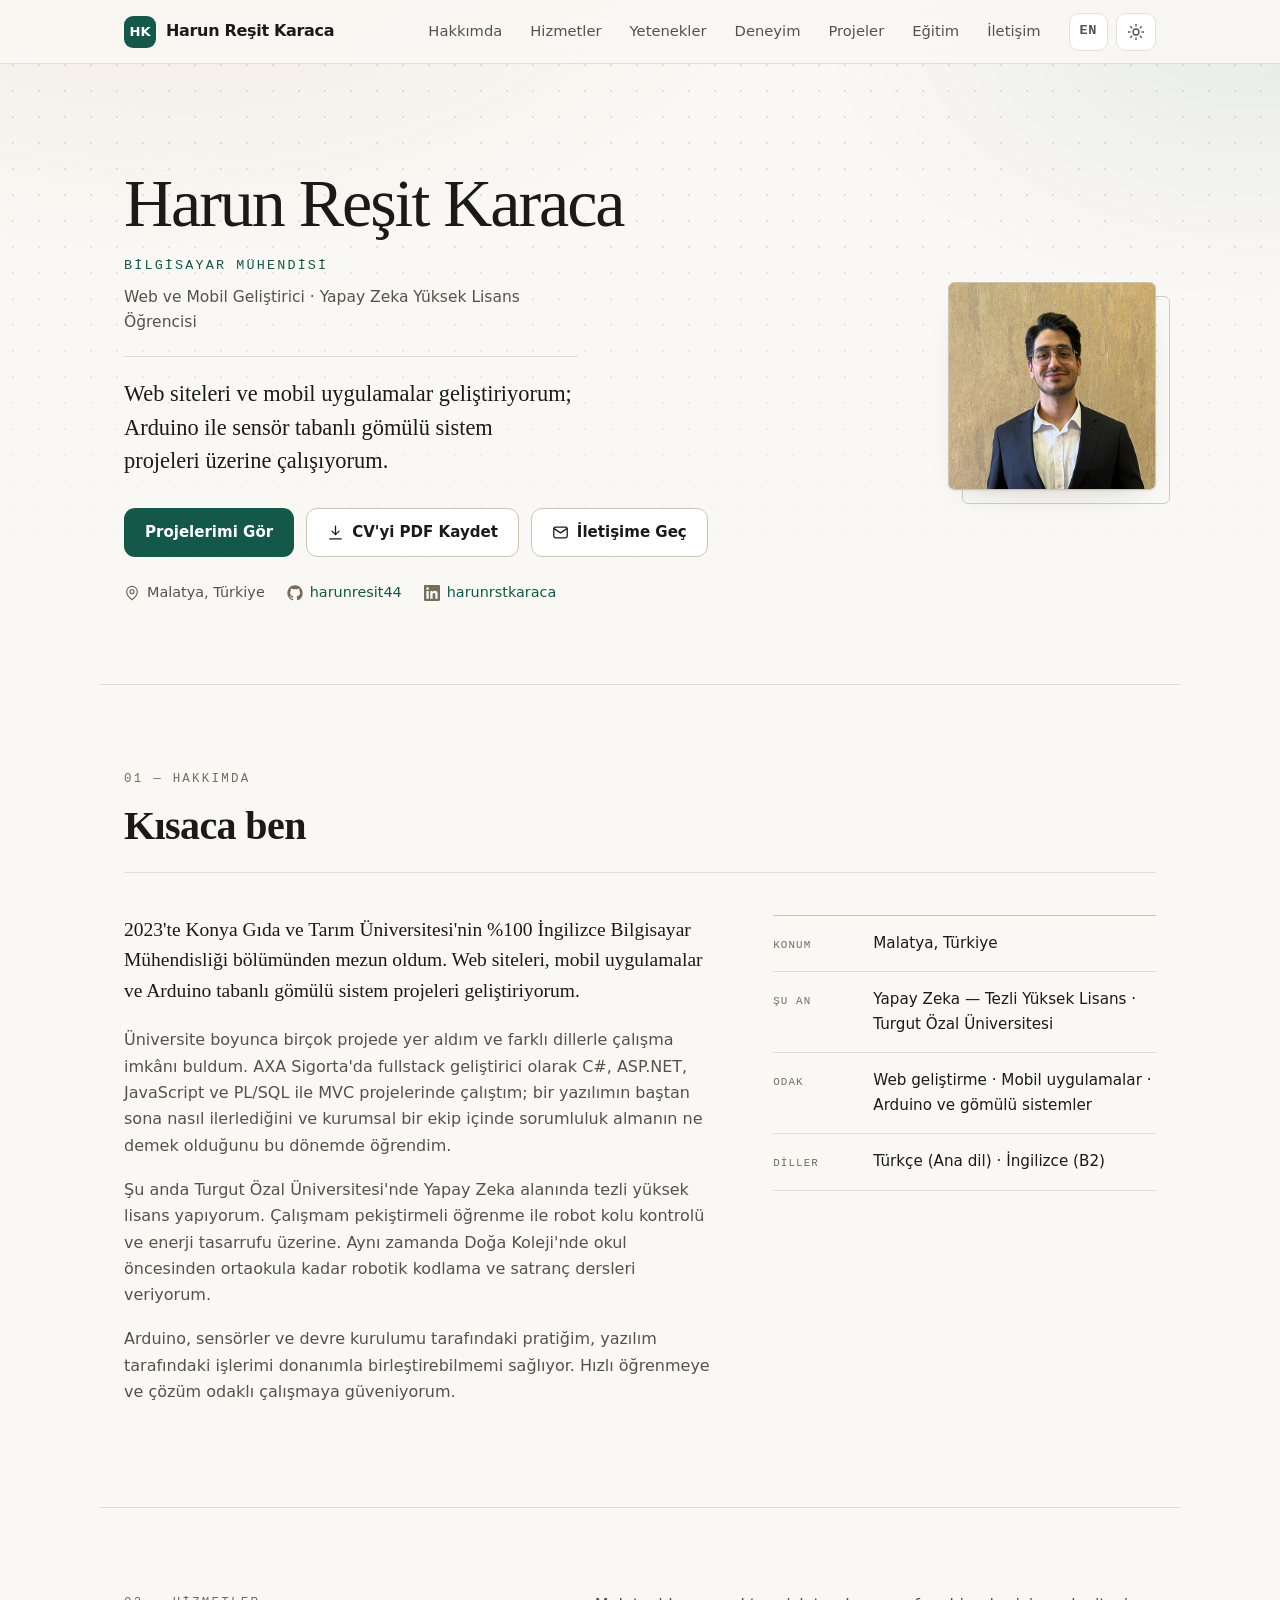
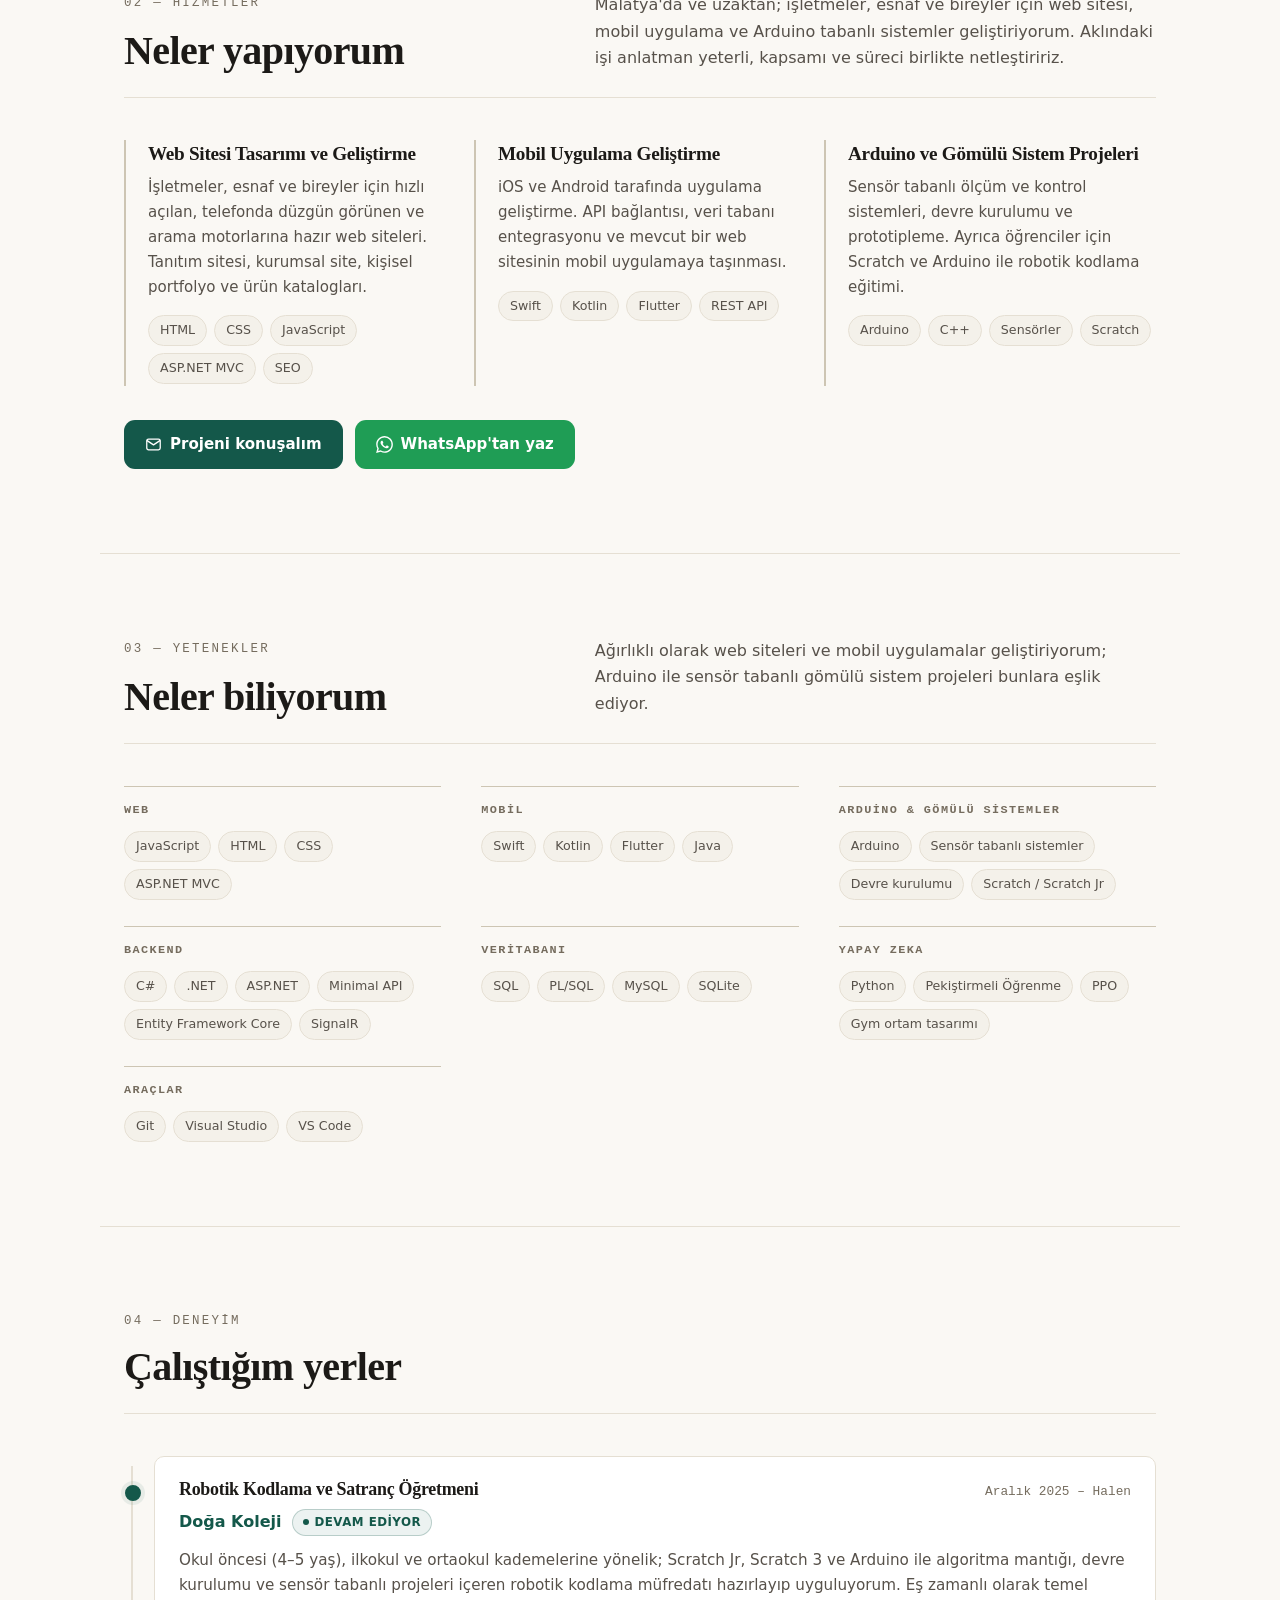
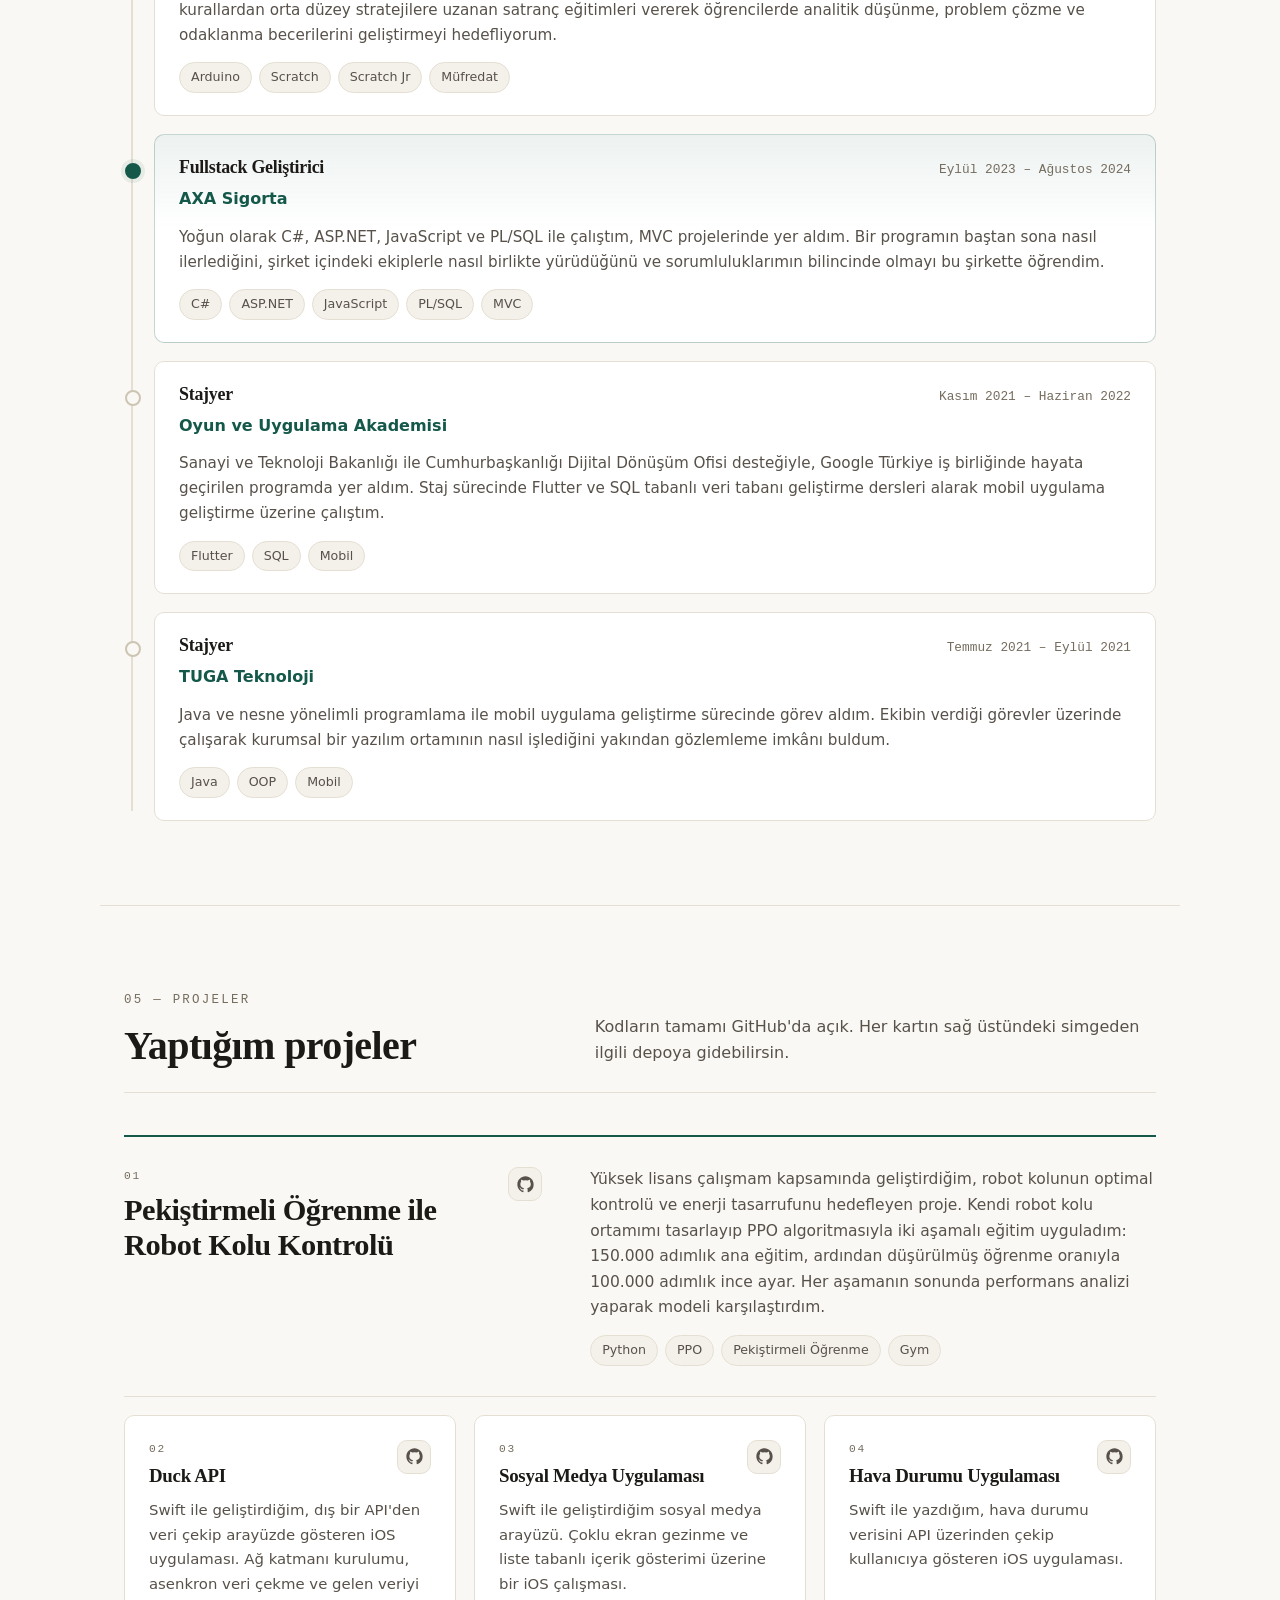
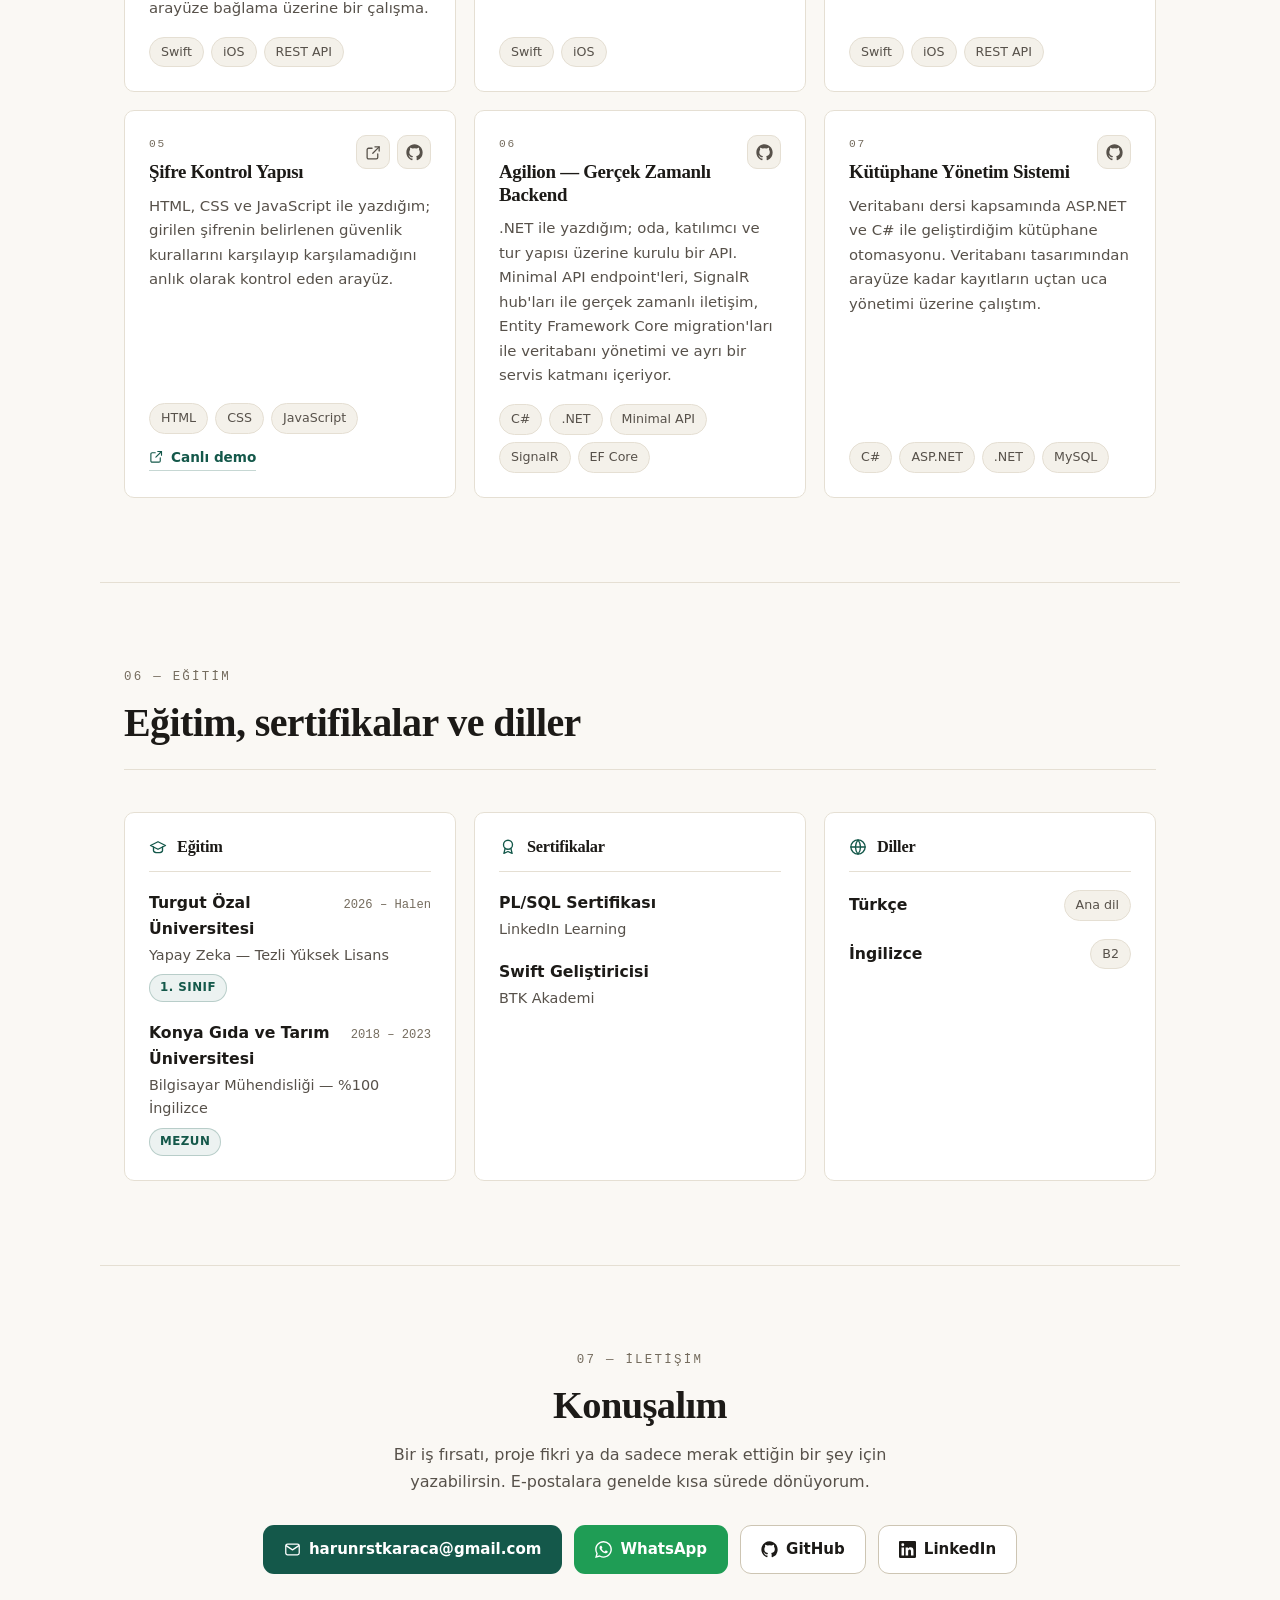
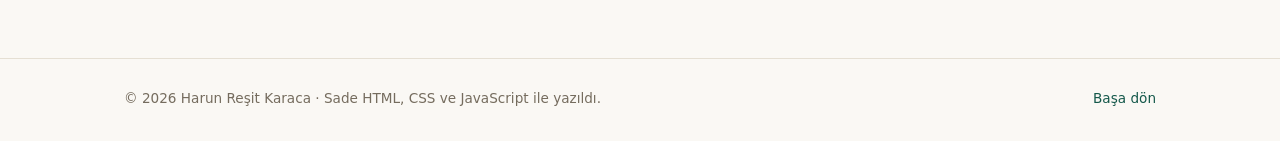
==== commit 72b973e9: "Google Search Console doğrulama etiketi ekle Co-Authored-By: Claude Opus 5 <noreply@anthropic.com>" ====
--- a/index.html
+++ b/index.html
@@ -3,6 +3,14 @@
   <head>
     <meta charset="utf-8" />
     <meta name="viewport" content="width=device-width, initial-scale=1" />
+
+    <!-- Google Search Console site doğrulaması.
+         Bu satırı silme — silersen Search Console doğrulaması düşer
+         ve panelde veri toplanmayı bırakır. -->
+    <meta
+      name="google-site-verification"
+      content="kERMA66NOloPwH7ZPxUCDzMqzE1yonOJo8f1G-e677I"
+    />
 
     <!-- ================= SEO =================
          DİKKAT: Alan adını değiştirirsen (örn. harunkaraca.com alırsan)
--- a/css/styles.css
+++ b/css/styles.css
@@ -213,9 +213,12 @@
   color: var(--accent-contrast);
 }
 
-/* Ekranda gizli, sadece yazdırma/PDF çıktısında görünen ögeler */
+/* Ekranda gizli, sadece yazdırma/PDF çıktısında görünen ögeler.
+   !important şart: .hero__meta span gibi iki sınıflı seçiciler
+   daha yüksek özgüllükte olduğu için bu kuralı eziyordu ve
+   e-posta adresi ekranda da görünüyordu. */
 .print-only {
-  display: none;
+  display: none !important;
 }
 
 /* Sayfa sonundaki SVG simge deposu — görünmez, yer kaplamaz */
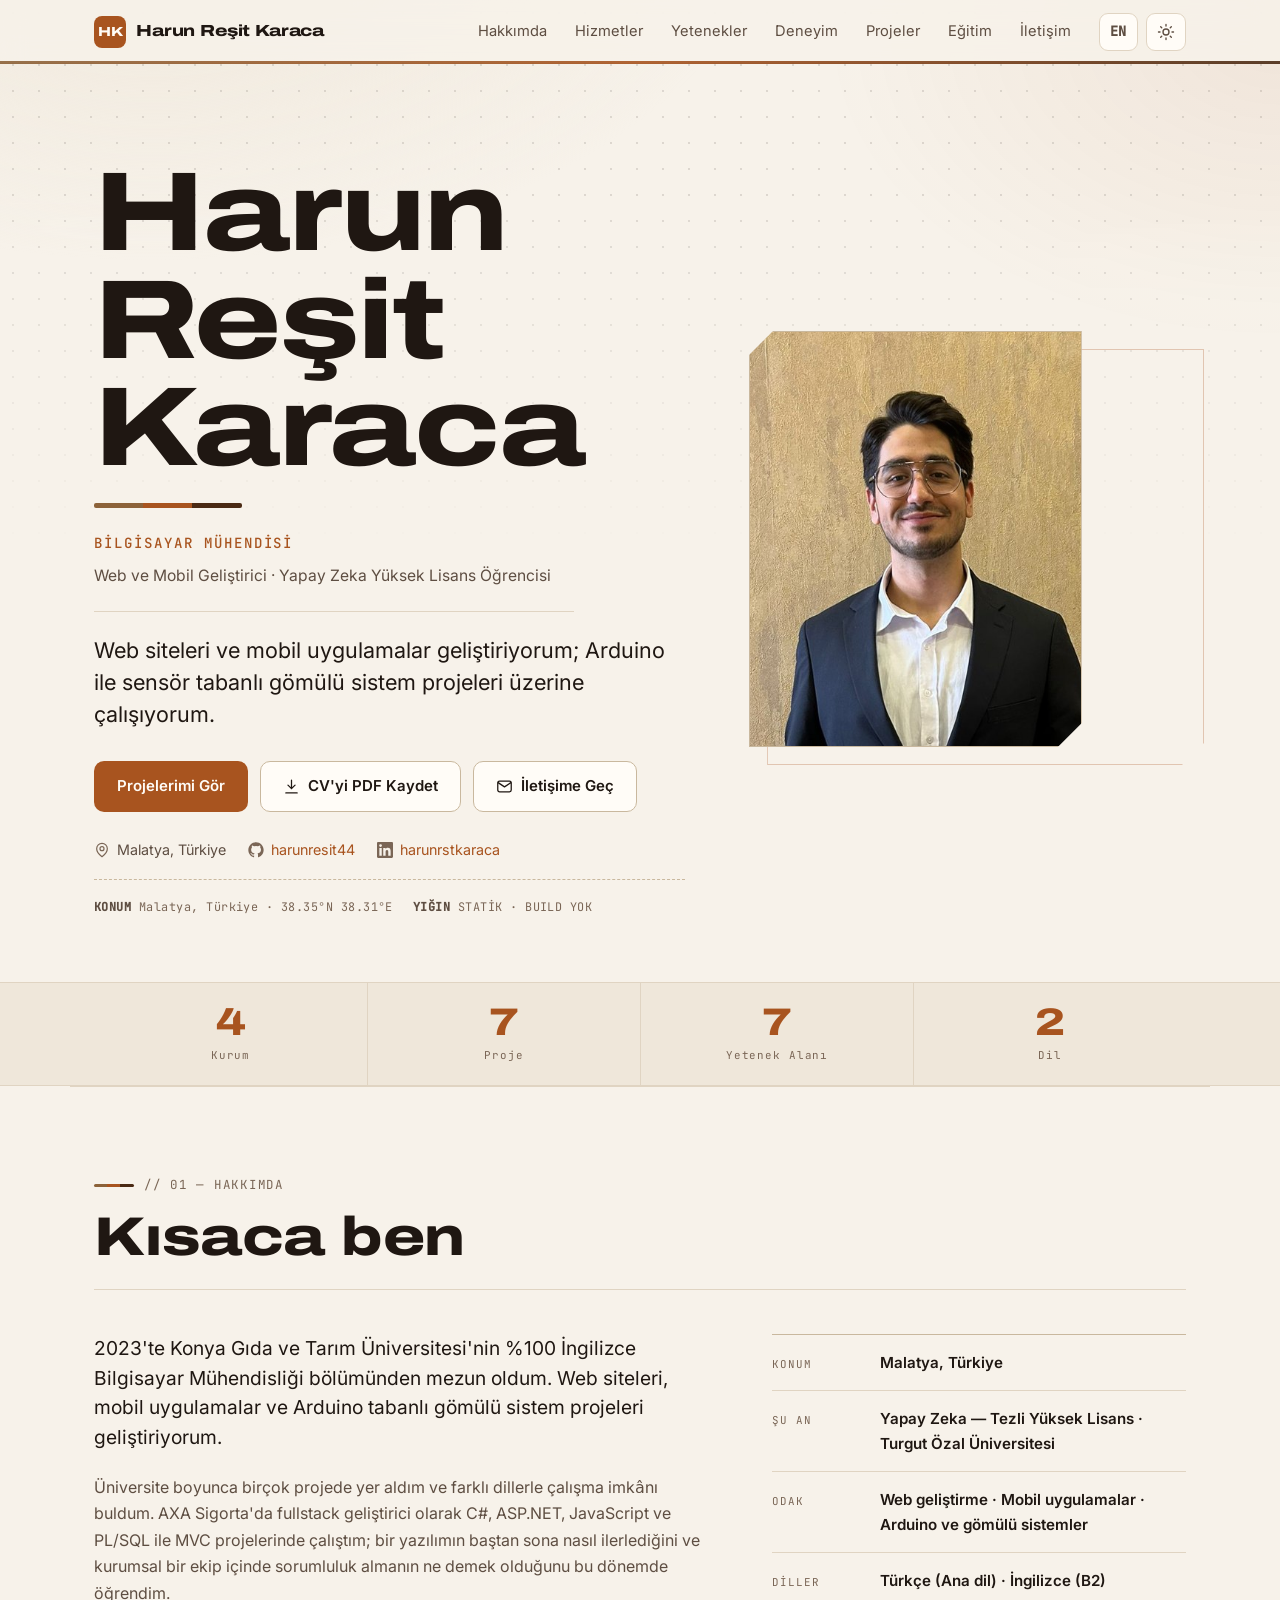
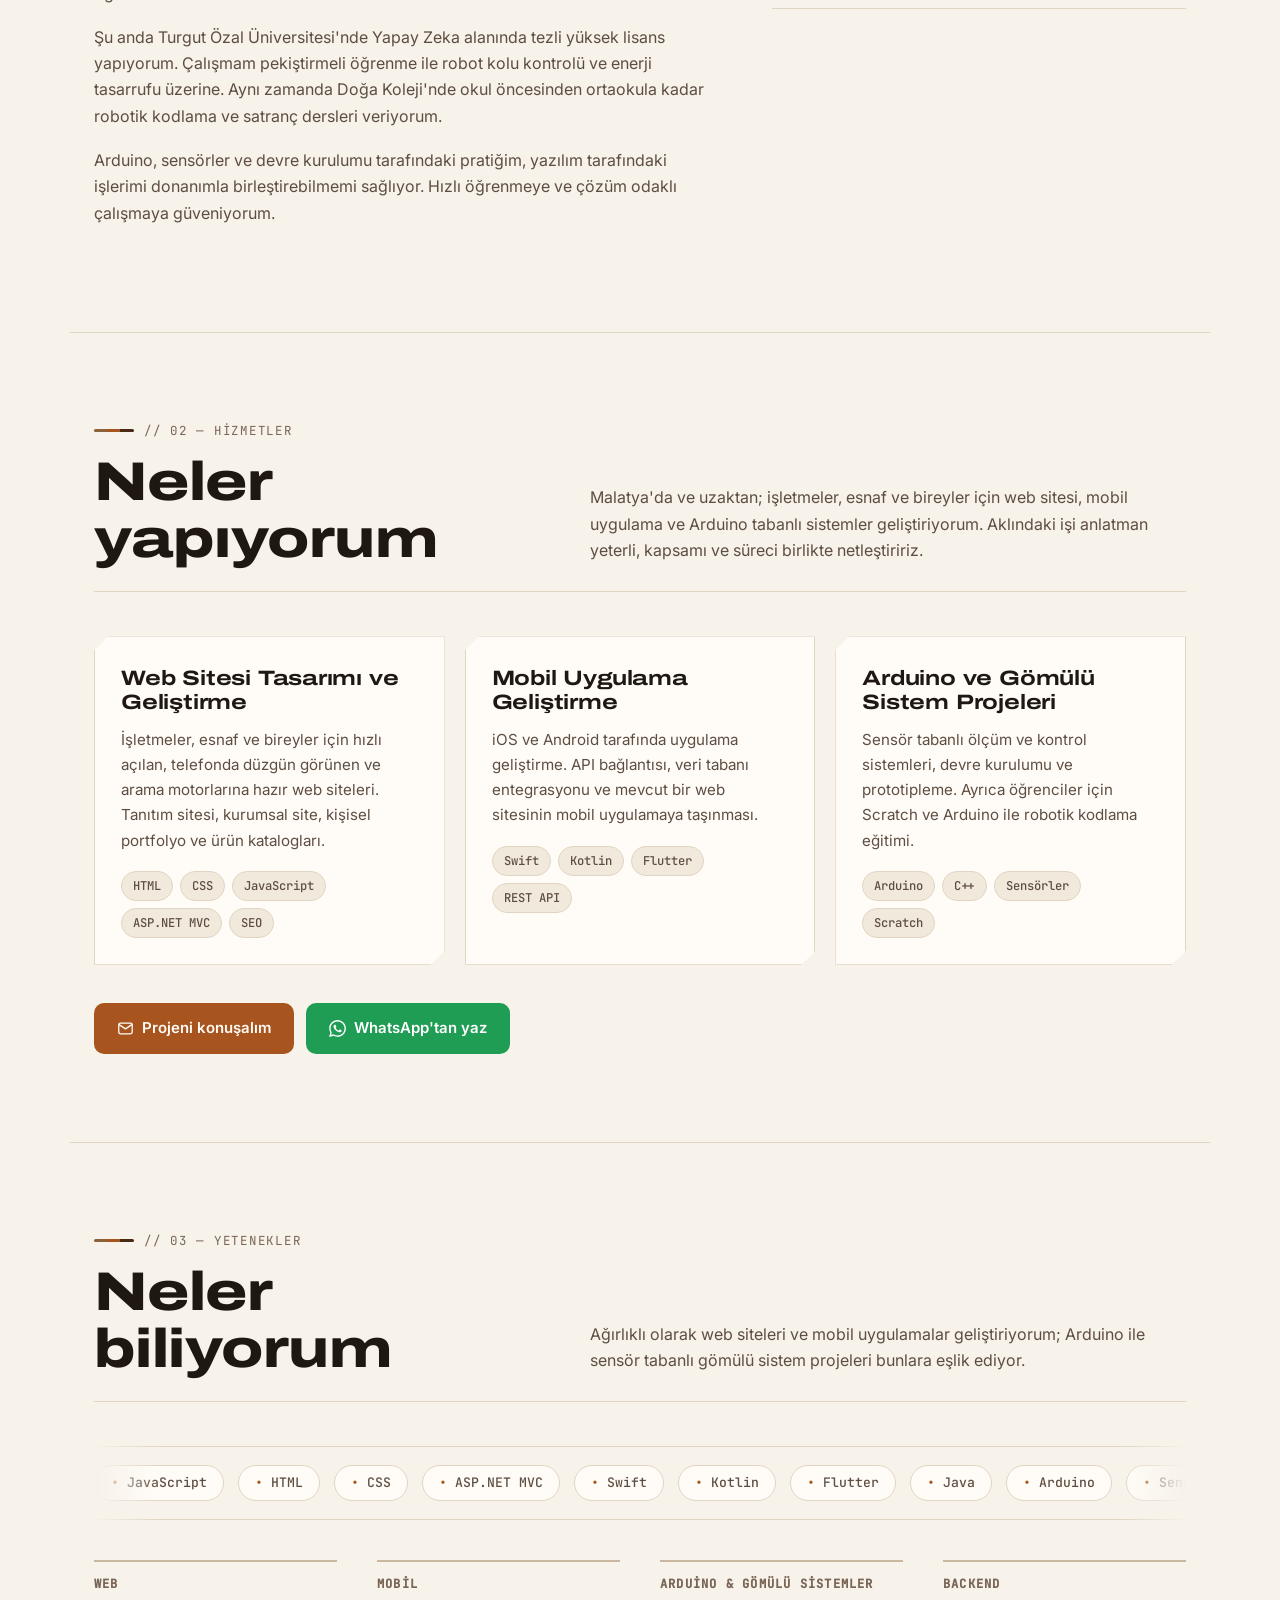
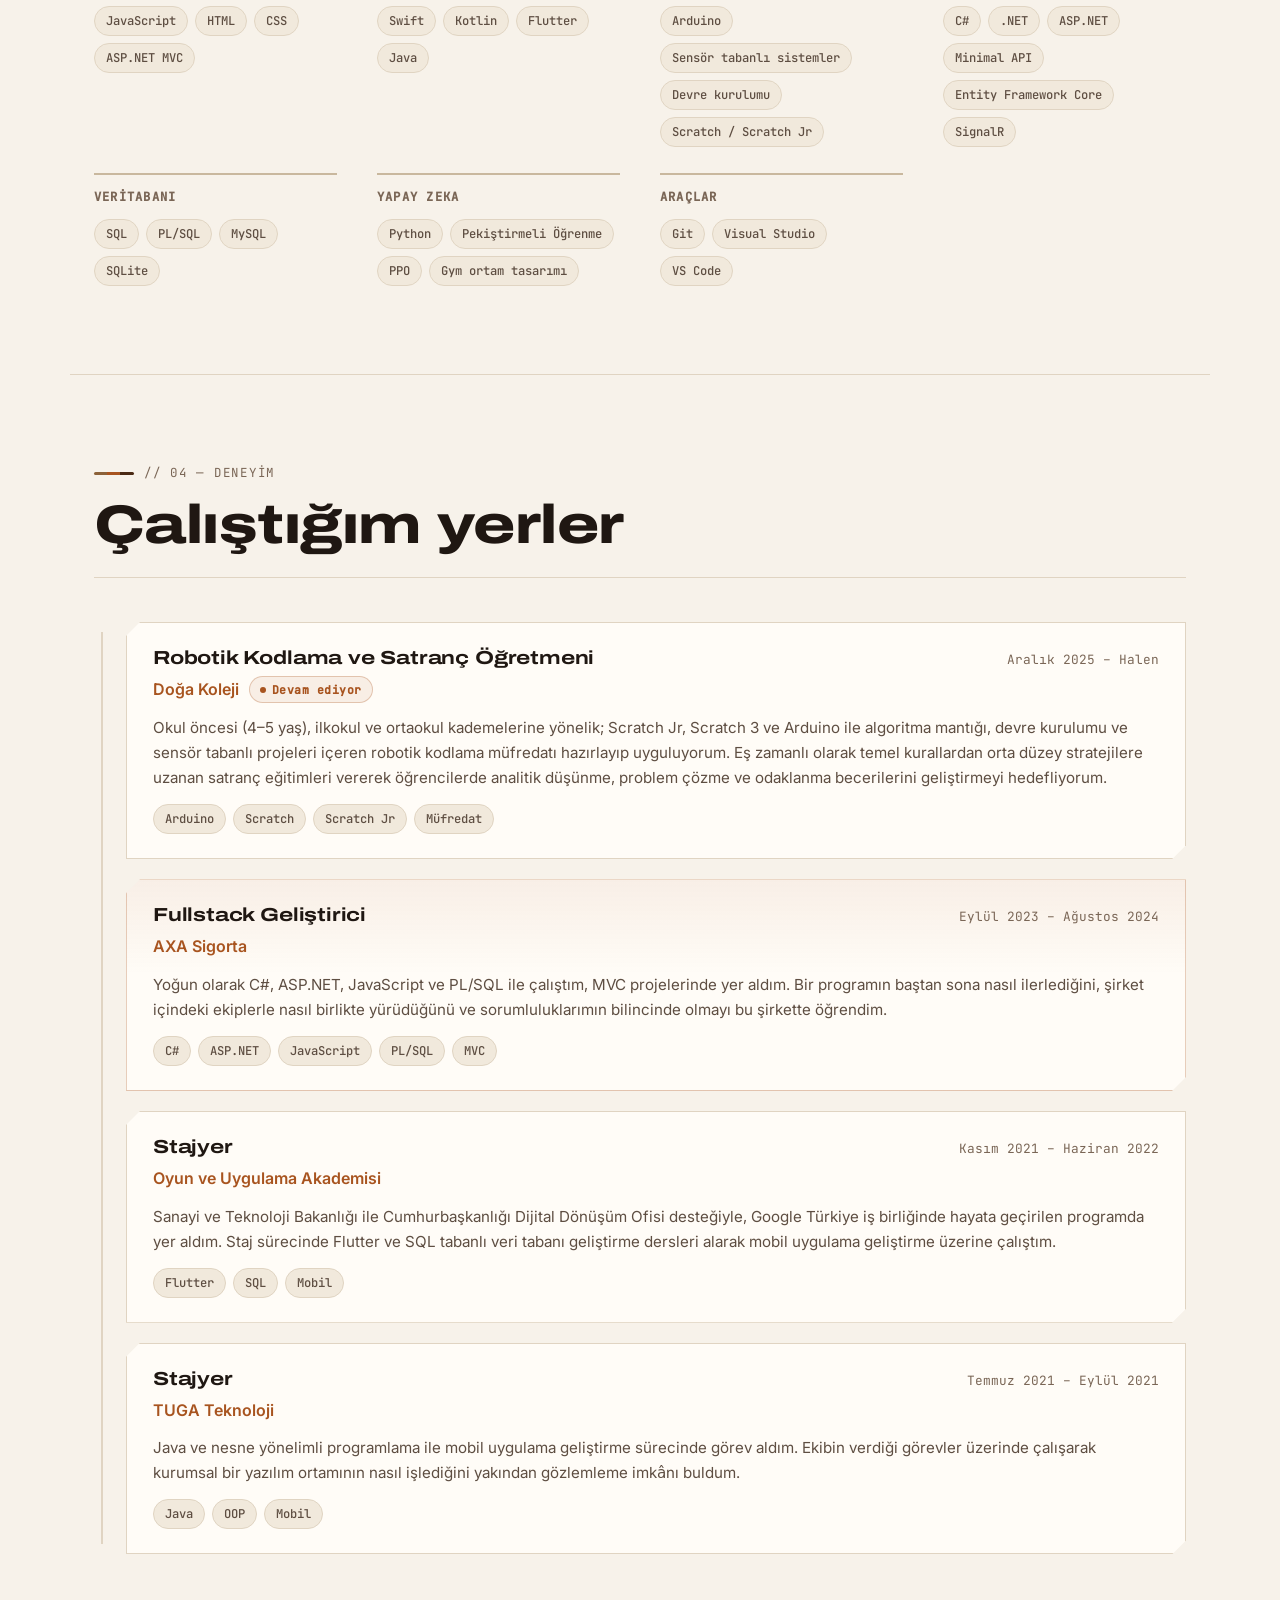
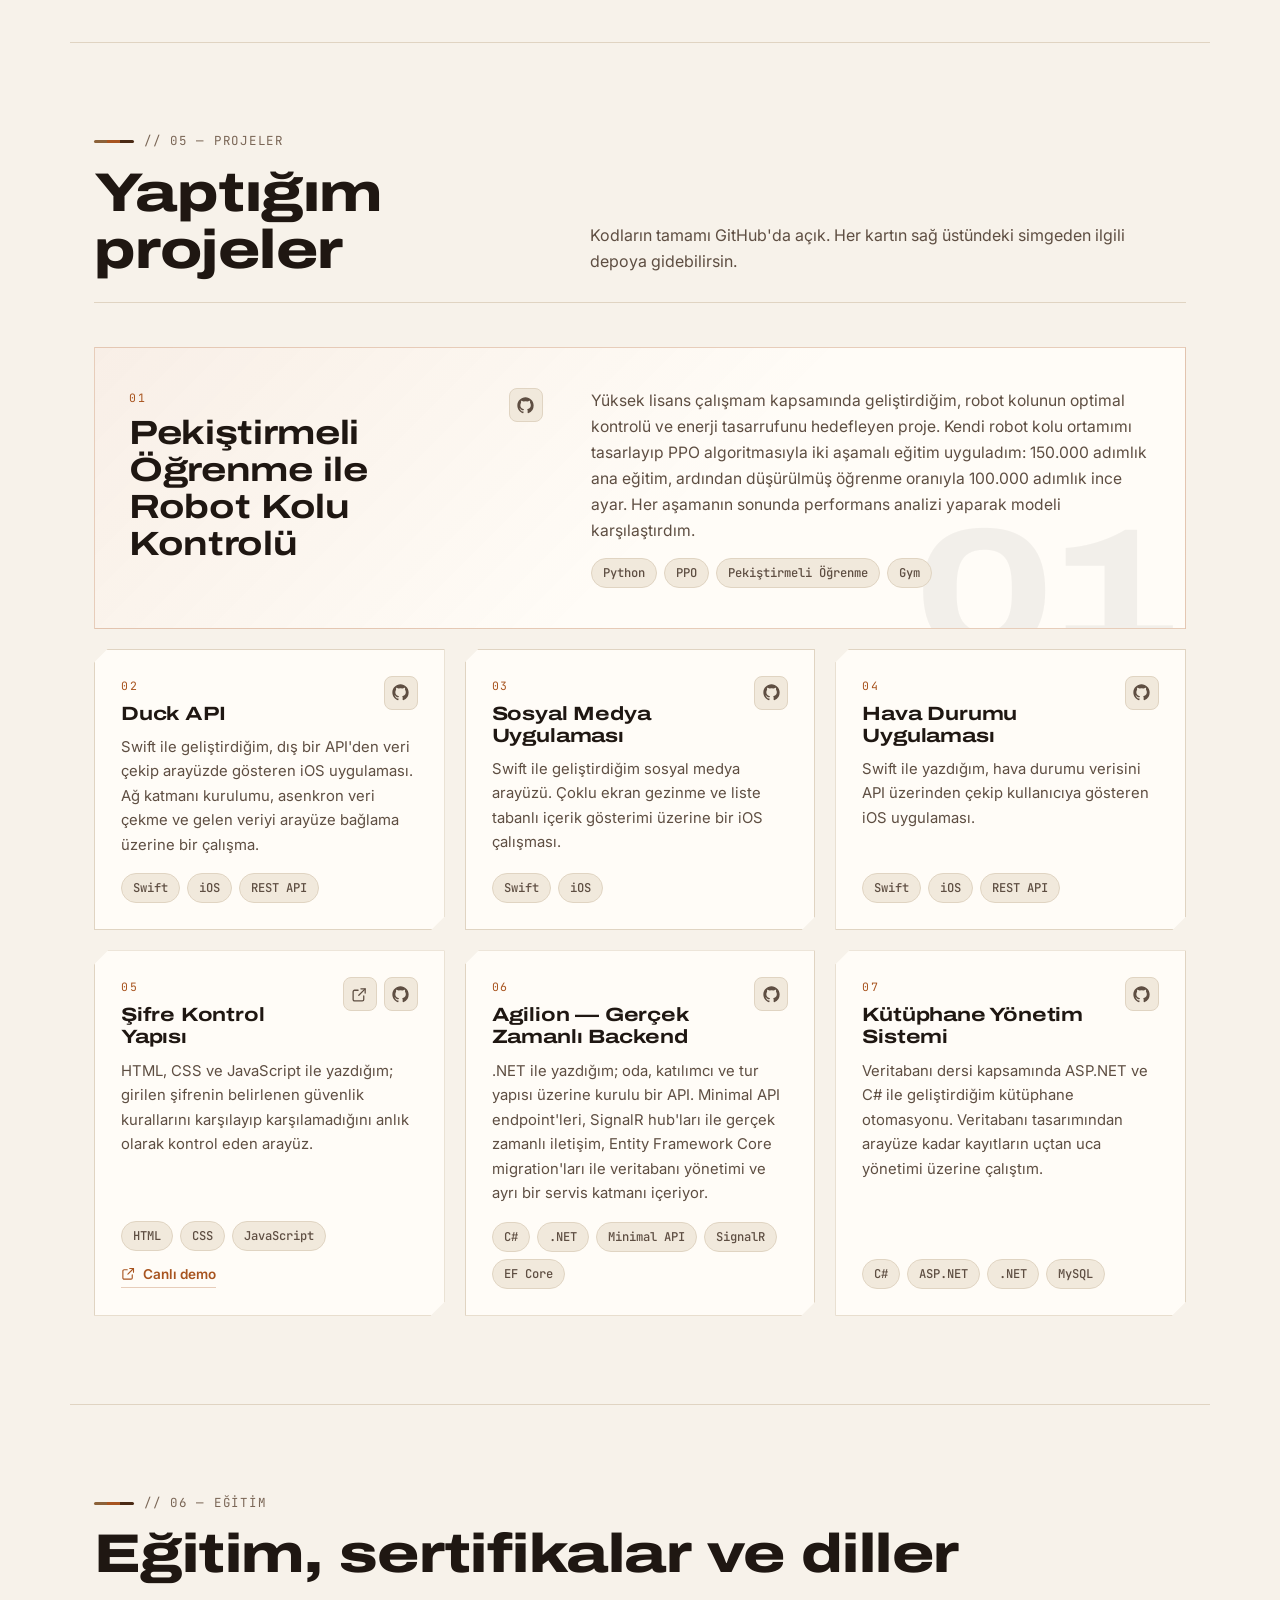
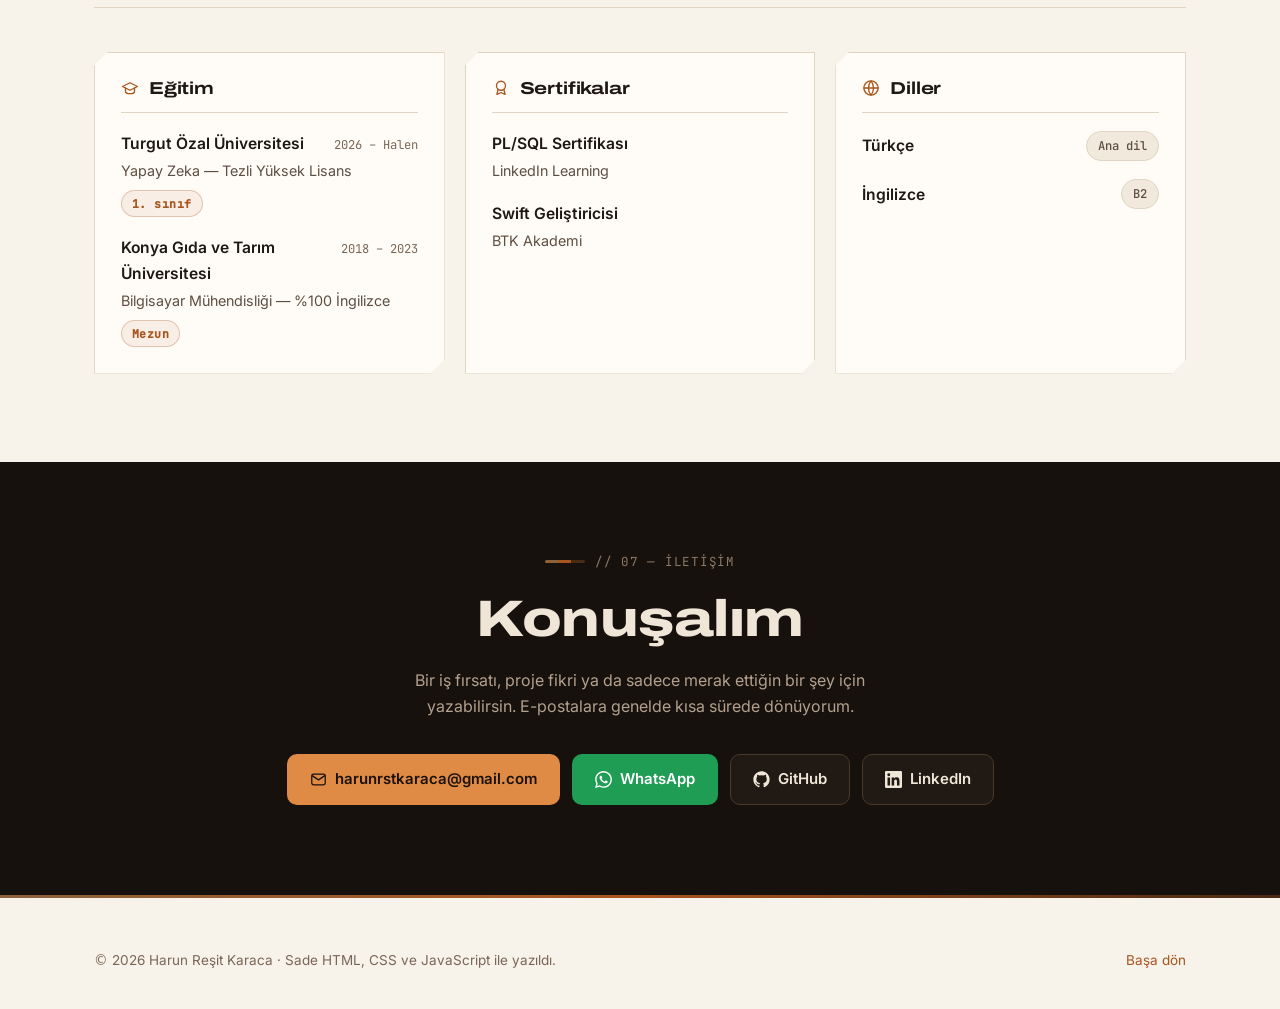
==== commit a60e3f48: "Tasarimi yenile: "Sicak Teknik" (kahve paleti + motorsport yapisi) Site "hazir sablon" gibi duruyord" ====
--- a/index.html
+++ b/index.html
@@ -7,16 +7,13 @@
     <!-- Google Search Console site doğrulaması.
          Bu satırı silme — silersen Search Console doğrulaması düşer
          ve panelde veri toplanmayı bırakır. -->
-    <meta
-      name="google-site-verification"
-      content="kERMA66NOloPwH7ZPxUCDzMqzE1yonOJo8f1G-e677I"
-    />
+    <meta name="google-site-verification" content="kERMA66NOloPwH7ZPxUCDzMqzE1yonOJo8f1G-e677I" />
 
     <!-- ================= SEO =================
          DİKKAT: Alan adını değiştirirsen (örn. harunkaraca.com alırsan)
          aşağıdaki 4 yerde de güncelle: canonical, og:url,
          iki hreflang satırı — ayrıca sitemap.xml ve robots.txt içinde.
-         Şu anki adres: https://harunresit44.github.io/
+         Şu anki adres: https://harunresitkaraca.com.tr/
          ======================================== -->
 
     <title>Malatya Web Sitesi ve Mobil Uygulama Geliştirme | Harun Reşit Karaca</title>
@@ -26,23 +23,23 @@
     />
     <meta name="author" content="Harun Reşit Karaca" />
     <meta name="robots" content="index, follow, max-image-preview:large" />
-    <meta name="theme-color" content="#faf8f4" />
+    <meta name="theme-color" content="#f7f2ea" />
 
     <!-- Yerel arama sinyalleri -->
     <meta name="geo.region" content="TR-44" />
     <meta name="geo.placename" content="Malatya" />
 
-    <link rel="canonical" href="https://harunresit44.github.io/" />
-    <link rel="alternate" hreflang="tr" href="https://harunresit44.github.io/" />
-    <link rel="alternate" hreflang="en" href="https://harunresit44.github.io/?lang=en" />
-    <link rel="alternate" hreflang="x-default" href="https://harunresit44.github.io/" />
+    <link rel="canonical" href="https://harunresitkaraca.com.tr/" />
+    <link rel="alternate" hreflang="tr" href="https://harunresitkaraca.com.tr/" />
+    <link rel="alternate" hreflang="en" href="https://harunresitkaraca.com.tr/?lang=en" />
+    <link rel="alternate" hreflang="x-default" href="https://harunresitkaraca.com.tr/" />
 
     <!-- LinkedIn/WhatsApp gibi yerlerde link paylaşınca çıkan kart.
          Görsel: assets/og-image.png (1200x630). Tasarımını değiştirmek
          istersen görseli aynı boyutta yenisiyle değiştirmen yeterli. -->
     <meta property="og:type" content="profile" />
     <meta property="og:site_name" content="Harun Reşit Karaca" />
-    <meta property="og:url" content="https://harunresit44.github.io/" />
+    <meta property="og:url" content="https://harunresitkaraca.com.tr/" />
     <meta
       property="og:title"
       content="Malatya Web Sitesi ve Mobil Uygulama Geliştirme | Harun Reşit Karaca"
@@ -53,7 +50,7 @@
     />
     <meta property="og:locale" content="tr_TR" />
     <meta property="og:locale:alternate" content="en_US" />
-    <meta property="og:image" content="https://harunresit44.github.io/assets/og-image.png" />
+    <meta property="og:image" content="https://harunresitkaraca.com.tr/assets/og-image.png" />
     <meta property="og:image:width" content="1200" />
     <meta property="og:image:height" content="630" />
     <meta
@@ -64,7 +61,7 @@
     <meta name="twitter:card" content="summary_large_image" />
     <meta
       name="twitter:image"
-      content="https://harunresit44.github.io/assets/og-image.png"
+      content="https://harunresitkaraca.com.tr/assets/og-image.png"
     />
     <meta
       name="twitter:title"
@@ -76,6 +73,13 @@
     />
 
     <link rel="icon" href="assets/favicon.svg" type="image/svg+xml" />
+
+    <!-- Kendi sunucumuzda barındırılan fontlar. Görüntülenecek ilk metin
+         bu iki ağırlığı kullandığı için erken yükleme (preload) ile
+         "görünmez metin" (FOIT) süresi kısaltılıyor. -->
+    <link rel="preload" href="assets/fonts/archivo-expanded-800.woff2" as="font" type="font/woff2" crossorigin />
+    <link rel="preload" href="assets/fonts/inter-400.woff2" as="font" type="font/woff2" crossorigin />
+
     <link rel="stylesheet" href="css/styles.css" />
 
     <!-- Tema/dil tercihini sayfa boyanmadan uygular. Ayrıntı: js/boot.js -->
@@ -83,6 +87,12 @@
   </head>
 
   <body>
+    <!-- Kaydırma ilerleme çubuğu — dekoratif, ekran okuyucudan gizli.
+         Genişliği js/main.js tarafından güncelleniyor. -->
+    <div class="scroll-progress" aria-hidden="true">
+      <div class="scroll-progress__fill" id="scroll-progress-fill"></div>
+    </div>
+
     <a class="skip-link" href="#main" data-i18n="a11y.skip">İçeriğe geç</a>
 
     <!-- ============ ÜST ÇUBUK ============ -->
@@ -152,6 +162,11 @@
             </p>
 
             <h1 class="hero__name" id="hero-name">Harun Reşit Karaca</h1>
+
+            <div class="hero__stripe">
+              <span class="stripe stripe--lg" aria-hidden="true"></span>
+            </div>
+
             <p class="hero__title" id="hero-title"></p>
             <p class="hero__subtitle" id="hero-subtitle"></p>
             <p class="hero__tagline" id="hero-tagline"></p>
@@ -191,6 +206,11 @@
                 <span id="hero-email"></span>
               </span>
             </div>
+
+            <!-- Teknik künye satırı — motorsport telemetri estetiğinde,
+                 gerçek bilgi taşıyor (konum koordinatı, teknoloji yığını).
+                 js/main.js > renderDossier() dolduruyor. -->
+            <div class="hero__dossier" id="hero-dossier"></div>
           </div>
 
           <div class="hero__media">
@@ -205,10 +225,20 @@
         </div>
       </section>
 
+      <!-- ============ SAYISAL VURGU ŞERİDİ ============
+           Rakamlar data.js dizilerinin uzunluğundan hesaplanıyor
+           (js/main.js > renderStats), uydurma sayı yok. -->
+      <div class="stats-strip">
+        <div class="container stats-strip__inner" id="stats-strip"></div>
+      </div>
+
       <!-- ============ HAKKIMDA ============ -->
       <section class="section container" id="about">
         <div class="section__head">
-          <span class="section__eyebrow" data-i18n="about.eyebrow">01 — Hakkımda</span>
+          <div class="eyebrow-row">
+            <span class="stripe stripe--sm" aria-hidden="true"></span>
+            <span class="section__eyebrow" data-i18n="about.eyebrow">// 01 — HAKKIMDA</span>
+          </div>
           <h2 class="section__title" data-i18n="about.title">Kısaca ben</h2>
         </div>
 
@@ -242,7 +272,10 @@
            içindeki "services" listesinden geliyor. -->
       <section class="section container" id="services">
         <div class="section__head">
-          <span class="section__eyebrow" data-i18n="services.eyebrow">02 — Hizmetler</span>
+          <div class="eyebrow-row">
+            <span class="stripe stripe--sm" aria-hidden="true"></span>
+            <span class="section__eyebrow" data-i18n="services.eyebrow">// 02 — HİZMETLER</span>
+          </div>
           <h2 class="section__title" data-i18n="services.title">Neler yapıyorum</h2>
           <p class="section__lead" data-i18n="services.lead">
             Malatya'da ve uzaktan; işletmeler, esnaf ve bireyler için web sitesi, mobil uygulama
@@ -275,7 +308,10 @@
       <!-- ============ YETENEKLER ============ -->
       <section class="section container" id="skills">
         <div class="section__head">
-          <span class="section__eyebrow" data-i18n="skills.eyebrow">03 — Yetenekler</span>
+          <div class="eyebrow-row">
+            <span class="stripe stripe--sm" aria-hidden="true"></span>
+            <span class="section__eyebrow" data-i18n="skills.eyebrow">// 03 — YETENEKLER</span>
+          </div>
           <h2 class="section__title" data-i18n="skills.title">Neler biliyorum</h2>
           <p class="section__lead" data-i18n="skills.lead">
             Ağırlıklı olarak web siteleri ve mobil uygulamalar geliştiriyorum; Arduino ile sensör
@@ -283,13 +319,22 @@
           </p>
         </div>
 
+        <!-- Kayan teknoloji şeridi — DATA.skills'ten benzersizleştirilip
+             js/main.js > initTicker() dolduruyor. -->
+        <div class="ticker" id="skills-ticker">
+          <div class="ticker__track" id="skills-ticker-track"></div>
+        </div>
+
         <div class="skills-grid" id="skills-grid"></div>
       </section>
 
       <!-- ============ DENEYİM ============ -->
       <section class="section container" id="experience">
         <div class="section__head">
-          <span class="section__eyebrow" data-i18n="experience.eyebrow">04 — Deneyim</span>
+          <div class="eyebrow-row">
+            <span class="stripe stripe--sm" aria-hidden="true"></span>
+            <span class="section__eyebrow" data-i18n="experience.eyebrow">// 04 — DENEYİM</span>
+          </div>
           <h2 class="section__title" data-i18n="experience.title">Çalıştığım yerler</h2>
         </div>
 
@@ -299,7 +344,10 @@
       <!-- ============ PROJELER ============ -->
       <section class="section container" id="projects">
         <div class="section__head">
-          <span class="section__eyebrow" data-i18n="projects.eyebrow">05 — Projeler</span>
+          <div class="eyebrow-row">
+            <span class="stripe stripe--sm" aria-hidden="true"></span>
+            <span class="section__eyebrow" data-i18n="projects.eyebrow">// 05 — PROJELER</span>
+          </div>
           <h2 class="section__title" data-i18n="projects.title">Yaptığım projeler</h2>
           <p class="section__lead" data-i18n="projects.lead">
             Kodların tamamı GitHub'da açık. Her kartın sağ üstündeki simgeden ilgili depoya
@@ -313,12 +361,15 @@
       <!-- ============ EĞİTİM / SERTİFİKA / DİL ============ -->
       <section class="section container" id="education">
         <div class="section__head">
-          <span class="section__eyebrow" data-i18n="education.eyebrow">06 — Eğitim</span>
+          <div class="eyebrow-row">
+            <span class="stripe stripe--sm" aria-hidden="true"></span>
+            <span class="section__eyebrow" data-i18n="education.eyebrow">// 06 — EĞİTİM</span>
+          </div>
           <h2 class="section__title" data-i18n="education.title">Eğitim, sertifikalar ve diller</h2>
         </div>
 
         <div class="trio">
-          <div class="panel">
+          <div class="panel cut">
             <h3 class="panel__title">
               <svg class="icon" aria-hidden="true"><use href="#i-cap" /></svg>
               <span data-i18n="education.schoolTitle">Eğitim</span>
@@ -326,7 +377,7 @@
             <div class="entry-list" id="education-list"></div>
           </div>
 
-          <div class="panel">
+          <div class="panel cut">
             <h3 class="panel__title">
               <svg class="icon" aria-hidden="true"><use href="#i-award" /></svg>
               <span data-i18n="education.certTitle">Sertifikalar</span>
@@ -334,7 +385,7 @@
             <div class="entry-list" id="certificates-list"></div>
           </div>
 
-          <div class="panel">
+          <div class="panel cut">
             <h3 class="panel__title">
               <svg class="icon" aria-hidden="true"><use href="#i-globe" /></svg>
               <span data-i18n="education.langTitle">Diller</span>
@@ -344,9 +395,15 @@
         </div>
       </section>
 
-      <!-- ============ İLETİŞİM ============ -->
-      <section class="section container contact" id="contact">
-        <span class="section__eyebrow" data-i18n="contact.eyebrow">07 — İletişim</span>
+      <!-- ============ İLETİŞİM ============
+           Sayfanın tek koyu bloğu — genel tema ne olursa olsun
+           burası her zaman espresso tonlarında (bkz. .contact CSS). -->
+      <section class="section contact" id="contact">
+        <div class="container">
+        <div class="eyebrow-row eyebrow-row--center">
+          <span class="stripe stripe--sm" aria-hidden="true"></span>
+          <span class="section__eyebrow" data-i18n="contact.eyebrow">// 07 — İLETİŞİM</span>
+        </div>
         <h2 class="contact__title" data-i18n="contact.title">Konuşalım</h2>
         <p class="contact__lead" data-i18n="contact.lead">
           Bir iş fırsatı, proje fikri ya da sadece merak ettiğin bir şey için yazabilirsin. E-postalara
@@ -382,6 +439,7 @@
             LinkedIn
           </a>
         </div>
+        </div>
       </section>
     </main>
 
@@ -488,11 +546,11 @@
         "@graph": [
           {
             "@type": "Person",
-            "@id": "https://harunresit44.github.io/#harun",
+            "@id": "https://harunresitkaraca.com.tr/#harun",
             "name": "Harun Reşit Karaca",
             "jobTitle": "Bilgisayar Mühendisi",
             "description": "Web sitesi ve mobil uygulama geliştiricisi. Arduino ve gömülü sistem projeleri.",
-            "url": "https://harunresit44.github.io/",
+            "url": "https://harunresitkaraca.com.tr/",
             "email": "mailto:harunrstkaraca@gmail.com",
             "address": {
               "@type": "PostalAddress",
@@ -523,12 +581,12 @@
           },
           {
             "@type": "ProfessionalService",
-            "@id": "https://harunresit44.github.io/#hizmetler",
+            "@id": "https://harunresitkaraca.com.tr/#hizmetler",
             "name": "Harun Reşit Karaca — Web ve Mobil Uygulama Geliştirme",
             "description": "Malatya merkezli web sitesi tasarımı, mobil uygulama geliştirme ve Arduino tabanlı gömülü sistem projeleri.",
-            "url": "https://harunresit44.github.io/",
+            "url": "https://harunresitkaraca.com.tr/",
             "email": "mailto:harunrstkaraca@gmail.com",
-            "provider": { "@id": "https://harunresit44.github.io/#harun" },
+            "provider": { "@id": "https://harunresitkaraca.com.tr/#harun" },
             "address": {
               "@type": "PostalAddress",
               "addressLocality": "Malatya",
@@ -572,11 +630,11 @@
           },
           {
             "@type": "WebSite",
-            "@id": "https://harunresit44.github.io/#website",
-            "url": "https://harunresit44.github.io/",
+            "@id": "https://harunresitkaraca.com.tr/#website",
+            "url": "https://harunresitkaraca.com.tr/",
             "name": "Harun Reşit Karaca",
             "inLanguage": "tr-TR",
-            "publisher": { "@id": "https://harunresit44.github.io/#harun" }
+            "publisher": { "@id": "https://harunresitkaraca.com.tr/#harun" }
           }
         ]
       }
--- a/css/styles.css
+++ b/css/styles.css
@@ -1,81 +1,159 @@
 /* =============================================================
    Harun Reşit Karaca — kişisel site
-   Tasarım sistemi + bileşenler + responsive + yazdırma
+   Tasarım sistemi: "Sıcak Teknik"
    -------------------------------------------------------------
+   Motorsport/performans tasarımının yapısı (üçlü şerit, mono
+   künye etiketleri, açılı/kesik köşe geometri) kahve paleti
+   üzerinde yürütülüyor. BMW M şeritlerinin gerçek renkleri
+   KULLANILMIYOR — üçlü şerit fikri alınıp kendi renklerimizle
+   (karamel/kahve/espresso) yeniden çiziliyor.
+
    Renkleri değiştirmek istersen sadece :root altındaki
    değişkenlere dokun, tüm site birlikte değişir.
    ============================================================= */
 
+/* --- 0. Fontlar (kendi sunucumuzda barındırılıyor) ----------
+   Google Fonts'a hiçbir istek gitmiyor. Dosyalar assets/fonts/
+   içinde, sadece kullanılan karakterlere (ASCII + Türkçe özel
+   harfler + birkaç tipografik işaret) göre daraltılmış — bu
+   yüzden her biri birkaç KB. Lisans: SIL OFL 1.1, bkz.
+   assets/fonts/OFL-*.txt
+
+   Latin Extended-A alt kümesi test edildi: ı İ ş Ş ğ Ğ ç Ç ö Ö
+   ü Ü karakterlerinin hepsi bu dosyalarda mevcut. */
+@font-face {
+  font-family: "Archivo Expanded";
+  font-style: normal;
+  font-weight: 700;
+  font-display: swap;
+  src: url("../assets/fonts/archivo-expanded-700.woff2") format("woff2");
+  unicode-range: U+0000-00FF, U+0100-017F, U+2000-206F, U+20AC, U+20BA;
+}
+
+@font-face {
+  font-family: "Archivo Expanded";
+  font-style: normal;
+  font-weight: 800;
+  font-display: swap;
+  src: url("../assets/fonts/archivo-expanded-800.woff2") format("woff2");
+  unicode-range: U+0000-00FF, U+0100-017F, U+2000-206F, U+20AC, U+20BA;
+}
+
+@font-face {
+  font-family: "Inter";
+  font-style: normal;
+  font-weight: 400;
+  font-display: swap;
+  src: url("../assets/fonts/inter-400.woff2") format("woff2");
+  unicode-range: U+0000-00FF, U+0100-017F, U+2000-206F, U+20AC, U+20BA;
+}
+
+@font-face {
+  font-family: "Inter";
+  font-style: normal;
+  font-weight: 600;
+  font-display: swap;
+  src: url("../assets/fonts/inter-600.woff2") format("woff2");
+  unicode-range: U+0000-00FF, U+0100-017F, U+2000-206F, U+20AC, U+20BA;
+}
+
+@font-face {
+  font-family: "JetBrains Mono";
+  font-style: normal;
+  font-weight: 400;
+  font-display: swap;
+  src: url("../assets/fonts/jetbrains-mono-400.woff2") format("woff2");
+  unicode-range: U+0000-00FF, U+0100-017F, U+2000-206F, U+20AC;
+}
+
+@font-face {
+  font-family: "JetBrains Mono";
+  font-style: normal;
+  font-weight: 500;
+  font-display: swap;
+  src: url("../assets/fonts/jetbrains-mono-500.woff2") format("woff2");
+  unicode-range: U+0000-00FF, U+0100-017F, U+2000-206F, U+20AC;
+}
+
 /* --- 1. Tasarım değişkenleri (aydınlık tema = varsayılan) ---
    Aydınlık tema burada tanımlı olduğu için, JavaScript henüz
-   çalışmadan da sayfa aydınlık boyanıyor — açılışta koyu bir
-   kare parlayıp sonra beyaza dönmüyor. */
+   çalışmadan da sayfa aydınlık boyanıyor. Kontrast oranları
+   hesaplanıp doğrulandı (bkz. yorum satırları). */
 :root {
-  /* Mavi-gri yerine sıcak kâğıt tonu — ekranda "basılı sayfa" hissi verir
-     ve hazır şablon görünümünden uzaklaştırır. */
-  --bg: #faf8f4;
-  --bg-glow: #f0ebe1;
-  --surface: #ffffff;
-  --surface-2: #f4f1ea;
-  --border: #e5dfd3;
-  --border-strong: #cdc5b3;
-  --dot: rgba(28, 26, 23, 0.1);
-
-  --text: #1c1a17;
-  --text-muted: #57514a;
-  /* Küçük punto etiketlerde (bölüm numarası, tarih, künye) kullanılıyor;
-     WCAG AA için zeminle kontrastı 4.5'in altına düşmemeli. Şu an 4.87. */
-  --text-faint: #756c5e;
-
-  /* Tek satırlık vurgu rengi. Beğenmezsen sadece burayı değiştir. */
-  --accent: #14584a;
-  --accent-strong: #0d3f34;
-  --accent-contrast: #ffffff;
-  --accent-soft: rgba(20, 88, 74, 0.08);
-  --accent-border: rgba(20, 88, 74, 0.24);
+  --bg: #f7f2ea;
+  --bg-glow: #efe7da;
+  --surface: #fffcf7;
+  --surface-2: #f1e9dc;
+  --border: #e0d4c2;
+  --border-strong: #c9b89e;
+  --dot: rgba(31, 23, 18, 0.12);
+
+  --text: #1f1712;
+  --text-muted: #5e4e42;
+  /* Küçük punto etiketlerde kullanılıyor; zeminle kontrastı
+     4.5'in altına düşmemeli. Ölçülen: 4.88. */
+  --text-faint: #7a6656;
+
+  /* Karamel/tarçın vurgu rengi. accent/bg oranı 4.77 (büyük metin/UI
+     eşiği ≥3 için bolca yeterli). Buton metni (accent-contrast/accent) 5.19. */
+  --accent: #a8541f;
+  --accent-strong: #6b3410;
+  --accent-contrast: #fffcf7;
+  --accent-soft: rgba(168, 84, 31, 0.08);
+  --accent-border: rgba(168, 84, 31, 0.28);
+
+  /* Üçlü şerit — sitenin imza motifi. Sadece dekoratif olduğu için
+     metin kontrastı eşiği aranmıyor; sırasıyla açık kahve/karamel/
+     koyu kavurma. */
+  --stripe-1: #8c6239;
+  --stripe-2: #a8541f;
+  --stripe-3: #4a2a14;
 
   --radius-sm: 6px;
   --radius: 10px;
   --radius-lg: 14px;
-
-  --shadow: 0 1px 2px rgba(28, 26, 23, 0.05), 0 14px 30px -18px rgba(28, 26, 23, 0.22);
-
-  --container: 1080px;
+  /* Kartlarda "kesik köşe" geometrisi için kullanılan kesim payı */
+  --cut: 14px;
+
+  --shadow: 0 1px 2px rgba(31, 23, 18, 0.06), 0 16px 32px -18px rgba(31, 23, 18, 0.26);
+
+  --container: 1140px;
   --header-h: 64px;
 
-  /* Başlıklar serif, gövde sans, etiketler mono — üç ayrı ses.
-     Hepsi işletim sisteminde hazır; hiçbir dosya indirilmiyor. */
-  --font-display: "Palatino Linotype", "Iowan Old Style", Palatino, "Book Antiqua", Georgia,
-    "Times New Roman", serif;
-  --font: "Segoe UI", system-ui, -apple-system, "Helvetica Neue", Arial, sans-serif;
-  --font-mono: "Cascadia Code", "Consolas", ui-monospace, monospace;
+  /* Üç ayrı ses: geniş/iddialı başlıklar, okunaklı gövde, teknik mono. */
+  --font-display: "Archivo Expanded", "Arial Narrow", Arial, sans-serif;
+  --font: "Inter", system-ui, -apple-system, "Segoe UI", "Helvetica Neue", Arial, sans-serif;
+  --font-mono: "JetBrains Mono", "Cascadia Code", "Consolas", ui-monospace, monospace;
 
   --ease: cubic-bezier(0.22, 0.61, 0.36, 1);
 }
 
 /* Koyu tema yalnızca kullanıcı düğmeyle seçtiğinde devreye girer.
-   Mavi-siyah değil, kâğıt paletiyle uyumlu sıcak koyu ton. */
+   Kontrast oranları: text/bg 15.16, textMuted/bg 7.42, textFaint/bg 4.55,
+   accent/bg 7.08, accentContrast/accent 7.03 — hepsi eşiğin üstünde. */
 :root[data-theme="dark"] {
-  --bg: #15130f;
-  --bg-glow: #201d16;
-  --surface: #1b1814;
-  --surface-2: #221e18;
-  --border: #322d25;
-  --border-strong: #4a4336;
-  --dot: rgba(240, 234, 222, 0.07);
-
-  --text: #ece6da;
-  --text-muted: #a69d8d;
-  /* Aydınlık temadaki gerekçenin aynısı — koyu zeminde kontrast 4.97 */
-  --text-faint: #8d8373;
-
-  --accent: #86cfb2;
-  --accent-strong: #a9e2cb;
-  --accent-contrast: #10241d;
-  --accent-soft: rgba(134, 207, 178, 0.1);
-  --accent-border: rgba(134, 207, 178, 0.28);
-
-  --shadow: 0 1px 2px rgba(0, 0, 0, 0.45), 0 14px 30px -16px rgba(0, 0, 0, 0.7);
+  --bg: #17110d;
+  --bg-glow: #1f1712;
+  --surface: #211913;
+  --surface-2: #271e17;
+  --border: #362a21;
+  --border-strong: #4a3a2c;
+  --dot: rgba(240, 230, 216, 0.08);
+
+  --text: #f0e6d8;
+  --text-muted: #b3a08d;
+  --text-faint: #8d7a67;
+
+  --accent: #e08b45;
+  --accent-strong: #f2ae73;
+  --accent-contrast: #1b1108;
+  --accent-soft: rgba(224, 139, 69, 0.12);
+  --accent-border: rgba(224, 139, 69, 0.3);
+
+  /* stripe-3 koyu zeminde biraz açıldı, aksi halde neredeyse görünmez oluyordu */
+  --stripe-3: #7c4a2a;
+
+  --shadow: 0 1px 2px rgba(0, 0, 0, 0.45), 0 18px 34px -16px rgba(0, 0, 0, 0.7);
 }
 
 /* --- 2. Sıfırlama ve temel -------------------------------- */
@@ -87,7 +165,7 @@
 
 html {
   scroll-behavior: smooth;
-  scroll-padding-top: calc(var(--header-h) + 16px);
+  scroll-padding-top: calc(var(--header-h) + 20px);
   -webkit-text-size-adjust: 100%;
 }
 
@@ -103,8 +181,7 @@
 }
 
 /* Arka plan dokusu: ince nokta ızgarası + yumuşak ışıma.
-   Nokta ızgarası aşağı doğru maskeyle soluyor, böylece üst kısım
-   dokulu, metin yoğun alt kısım temiz kalıyor. Görsel dosya yok,
+   Nokta ızgarası aşağı doğru maskeyle soluyor. Görsel dosya yok,
    tamamen CSS ile çiziliyor. */
 body::before {
   content: "";
@@ -114,11 +191,11 @@
   pointer-events: none;
   background-image:
     radial-gradient(circle, var(--dot) 1px, transparent 1.3px),
-    radial-gradient(52rem 30rem at 14% -10%, var(--bg-glow) 0%, transparent 72%),
-    radial-gradient(40rem 26rem at 98% 2%, var(--accent-soft) 0%, transparent 68%);
+    radial-gradient(54rem 32rem at 12% -12%, var(--bg-glow) 0%, transparent 72%),
+    radial-gradient(42rem 28rem at 100% 4%, var(--accent-soft) 0%, transparent 68%);
   background-size: 26px 26px, 100% 100%, 100% 100%;
-  -webkit-mask-image: linear-gradient(to bottom, #000 0%, #000 26%, transparent 68%);
-  mask-image: linear-gradient(to bottom, #000 0%, #000 26%, transparent 68%);
+  -webkit-mask-image: linear-gradient(to bottom, #000 0%, #000 22%, transparent 62%);
+  mask-image: linear-gradient(to bottom, #000 0%, #000 22%, transparent 62%);
 }
 
 img {
@@ -142,23 +219,31 @@
 h3,
 h4 {
   margin: 0;
-  line-height: 1.2;
-  font-weight: 650;
-  letter-spacing: -0.02em;
-}
-
-/* Serif başlıklar: sayfaya dergi karakteri veren asıl unsur.
-   Gövde metni sans kalıyor, uzun paragraflarda okunurluk için. */
+  line-height: 1.15;
+  font-weight: 700;
+  letter-spacing: -0.01em;
+}
+
+/* Geniş/iddialı başlıklar: sayfaya "teknik ve kendinden emin" hissi
+   veren asıl unsur. Gövde metni Inter kalıyor, uzun paragraflarda
+   okunurluk için. */
 h1,
-h2,
+h2 {
+  font-family: var(--font-display);
+  font-weight: 800;
+  letter-spacing: -0.01em;
+}
+
+/* Kart düzeyindeki başlıklar (sayfa/bölüm başlıklarından küçük) aynı
+   ailenin daha ince ağırlığını kullanıyor — 800/700 farkı gerçek bir
+   tipografik hiyerarşi kuruyor, iki ağırlık da bu yüzden gerekli. */
 .job__role,
 .project__name,
 .service__title,
-.panel__title,
-.contact__title {
+.panel__title {
   font-family: var(--font-display);
-  font-weight: 600;
-  letter-spacing: -0.015em;
+  font-weight: 700;
+  letter-spacing: -0.01em;
 }
 
 p {
@@ -199,7 +284,7 @@
   left: 50%;
   top: 8px;
   transform: translate(-50%, -200%);
-  z-index: 200;
+  z-index: 300;
   padding: 10px 18px;
   background: var(--accent);
   color: var(--accent-contrast);
@@ -215,8 +300,7 @@
 
 /* Ekranda gizli, sadece yazdırma/PDF çıktısında görünen ögeler.
    !important şart: .hero__meta span gibi iki sınıflı seçiciler
-   daha yüksek özgüllükte olduğu için bu kuralı eziyordu ve
-   e-posta adresi ekranda da görünüyordu. */
+   daha yüksek özgüllükte olduğu için bu kuralı eziyordu. */
 .print-only {
   display: none !important;
 }
@@ -226,8 +310,7 @@
   position: absolute;
 }
 
-/* Simgeler — index.html sonundaki SVG sprite'tan <use> ile çağrılıyor.
-   Çizgi simgeler .icon, dolu simgeler .icon .icon--solid kullanıyor. */
+/* Simgeler — index.html sonundaki SVG sprite'tan <use> ile çağrılıyor. */
 .icon {
   width: 18px;
   height: 18px;
@@ -244,6 +327,85 @@
   stroke: none;
 }
 
+/* --- 2b. Üçlü şerit — imza motif -----------------------------
+   Hero'nun altında, bölüm başlıklarının yanında, kart hover'ında
+   ve footer'da tekrar eden tek bir görsel imza. BMW M şeritlerinin
+   gerçek renkleri değil, kendi kahve tonlarımız kullanılıyor. */
+.stripe {
+  display: block;
+  height: 4px;
+  width: 96px;
+  border-radius: 2px;
+  background: linear-gradient(
+    90deg,
+    var(--stripe-1) 0%,
+    var(--stripe-1) 33%,
+    var(--stripe-2) 33%,
+    var(--stripe-2) 66%,
+    var(--stripe-3) 66%,
+    var(--stripe-3) 100%
+  );
+  flex-shrink: 0;
+}
+
+.stripe--sm {
+  width: 40px;
+  height: 3px;
+}
+
+.stripe--lg {
+  width: 148px;
+  height: 5px;
+}
+
+.eyebrow-row {
+  display: flex;
+  align-items: center;
+  gap: 10px;
+  margin-bottom: 12px;
+}
+
+.eyebrow-row--center {
+  justify-content: center;
+}
+
+/* --- 2c. Kaydırma ilerleme çubuğu -----------------------------
+   Sayfanın en üstünde, şerit renklerinde, kaydırdıkça dolan
+   3px'lik çizgi. js/main.js genişliği günceller. */
+.scroll-progress {
+  position: fixed;
+  top: 0;
+  left: 0;
+  right: 0;
+  height: 3px;
+  z-index: 300;
+  background: transparent;
+  pointer-events: none;
+}
+
+.scroll-progress__fill {
+  height: 100%;
+  width: 0%;
+  background-image: linear-gradient(90deg, var(--stripe-1), var(--stripe-2) 50%, var(--stripe-3));
+  background-size: 100vw 100%;
+  background-repeat: no-repeat;
+}
+
+/* --- 2d. Kesik köşe geometrisi ---------------------------------
+   Kartlara uygulanan hafif "faceted" kesim — düz dikdörtgen
+   tekdüzeliğini kırıyor. Üst-sol ve alt-sağ köşeler kesiliyor. */
+.cut {
+  border-radius: 0;
+  clip-path: polygon(
+    var(--cut) 0%,
+    100% 0%,
+    100% calc(100% - var(--cut)),
+    calc(100% - var(--cut)) 100%,
+    0% 100%,
+    0% var(--cut)
+  );
+}
+
 /* --- 3. Yerleşim ------------------------------------------ */
 /* Yan boşluk longhand yazılıyor: .section ve .hero bu sınıfla aynı
    etikette birleşiyor, "padding" kısayolu onların dikey boşluğunu siler. */
@@ -255,12 +417,9 @@
   padding-right: 24px;
 }
 
-/* Dikkat: burada "padding" kısayolu kullanılmıyor.
-   .section ve .container aynı etikette birleştiği için kısayol
-   .container'ın yan boşluğunu sıfırlar ve içerik ekranın kenarına yapışır. */
 .section {
-  padding-top: 84px;
-  padding-bottom: 84px;
+  padding-top: 88px;
+  padding-bottom: 88px;
   border-top: 1px solid var(--border);
 }
 
@@ -269,8 +428,8 @@
 }
 
 .section__head {
-  margin-bottom: 42px;
-  padding-bottom: 22px;
+  margin-bottom: 44px;
+  padding-bottom: 24px;
   border-bottom: 1px solid var(--border);
 }
 
@@ -278,14 +437,13 @@
   display: block;
   font-family: var(--font-mono);
   font-size: 0.78rem;
-  letter-spacing: 0.18em;
-  text-transform: uppercase;
+  letter-spacing: 0.14em;
   color: var(--text-faint);
-  margin-bottom: 12px;
 }
 
 .section__title {
-  font-size: clamp(1.75rem, 4.4vw, 2.5rem);
+  font-size: clamp(2rem, 5vw, 3.4rem);
+  line-height: 1.05;
 }
 
 .section__lead {
@@ -295,8 +453,7 @@
 }
 
 /* Asimetri: açıklaması olan bölümlerde başlık solda dar sütunda,
-   açıklama sağda geniş sütunda duruyor. Her şeyin alt alta
-   ortalanmış olduğu "şablon" hissini kıran ana hamle. */
+   açıklama sağda geniş sütunda duruyor. */
 @media (min-width: 900px) {
   .section__head:has(.section__lead) {
     display: grid;
@@ -305,7 +462,7 @@
     align-items: end;
   }
 
-  .section__head:has(.section__lead) .section__eyebrow {
+  .section__head:has(.section__lead) .eyebrow-row {
     grid-column: 1;
     grid-row: 1;
   }
@@ -328,14 +485,27 @@
 .header {
   position: sticky;
   top: 0;
-  z-index: 100;
+  z-index: 200;
   height: var(--header-h);
   display: flex;
   align-items: center;
-  background: color-mix(in srgb, var(--bg) 82%, transparent);
+  background: color-mix(in srgb, var(--bg) 84%, transparent);
   backdrop-filter: blur(12px);
   -webkit-backdrop-filter: blur(12px);
   border-bottom: 1px solid var(--border);
+}
+
+/* İmza şerit — başlığın hemen altında, sayfanın her yerinde tekrar
+   eden motifin ilk göründüğü yer. */
+.header::after {
+  content: "";
+  position: absolute;
+  left: 0;
+  right: 0;
+  bottom: -1px;
+  height: 3px;
+  background: linear-gradient(90deg, var(--stripe-1), var(--stripe-2), var(--stripe-3));
+  opacity: 0.9;
 }
 
 /* backdrop-filter desteklemeyen tarayıcılarda saydamlık okunabilirliği bozmasın */
@@ -361,7 +531,7 @@
   gap: 10px;
   font-weight: 700;
   color: var(--text);
-  letter-spacing: -0.02em;
+  letter-spacing: -0.01em;
   margin-right: auto;
 }
 
@@ -371,6 +541,8 @@
 
 .brand__name {
   white-space: nowrap;
+  font-family: var(--font-display);
+  font-weight: 800;
 }
 
 .brand__mark {
@@ -378,9 +550,10 @@
   place-items: center;
   width: 32px;
   height: 32px;
-  border-radius: 9px;
+  border-radius: 8px;
   background: var(--accent);
   color: var(--accent-contrast);
+  font-family: var(--font-display);
   font-size: 0.82rem;
   font-weight: 800;
   letter-spacing: 0;
@@ -424,7 +597,7 @@
   height: 38px;
   padding: 0 10px;
   border: 1px solid var(--border);
-  border-radius: 10px;
+  border-radius: 9px;
   background: var(--surface);
   color: var(--text-muted);
   font: inherit;
@@ -474,17 +647,19 @@
 
 /* --- 5. Butonlar ve etiketler ----------------------------- */
 .btn {
+  position: relative;
   display: inline-flex;
   align-items: center;
   justify-content: center;
   gap: 8px;
-  padding: 11px 20px;
+  padding: 12px 22px;
   border: 1px solid transparent;
-  border-radius: 11px;
+  border-radius: 10px;
   font: inherit;
   font-size: 0.94rem;
-  font-weight: 600;
+  font-weight: 700;
   cursor: pointer;
+  overflow: hidden;
   transition: transform 0.18s var(--ease), background 0.18s var(--ease),
     border-color 0.18s var(--ease), color 0.18s var(--ease);
 }
@@ -518,6 +693,24 @@
   color: var(--accent);
   border-color: var(--accent-border);
   background: var(--accent-soft);
+}
+
+/* Ghost butonlarda hover'da alttan beliren şerit çizgisi */
+.btn--ghost::after {
+  content: "";
+  position: absolute;
+  left: 0;
+  bottom: 0;
+  height: 2px;
+  width: 100%;
+  background: linear-gradient(90deg, var(--stripe-1), var(--stripe-2), var(--stripe-3));
+  transform: scaleX(0);
+  transform-origin: left;
+  transition: transform 0.25s var(--ease);
+}
+
+.btn--ghost:hover::after {
+  transform: scaleX(1);
 }
 
 /* WhatsApp butonu — markanın kendi yeşili, sitenin paletinden bağımsız
@@ -538,7 +731,8 @@
   border: 1px solid var(--border);
   border-radius: 999px;
   background: var(--surface-2);
-  font-size: 0.79rem;
+  font-family: var(--font-mono);
+  font-size: 0.76rem;
   font-weight: 500;
   color: var(--text-muted);
   white-space: nowrap;
@@ -559,10 +753,10 @@
   border-radius: 999px;
   background: var(--accent-soft);
   color: var(--accent);
-  font-size: 0.74rem;
-  font-weight: 700;
+  font-family: var(--font-mono);
+  font-size: 0.72rem;
+  font-weight: 600;
   letter-spacing: 0.04em;
-  text-transform: uppercase;
 }
 
 .badge__dot {
@@ -574,14 +768,14 @@
 
 /* --- 6. Hero ---------------------------------------------- */
 .hero {
-  padding-top: clamp(56px, 9vw, 104px);
-  padding-bottom: clamp(48px, 7vw, 80px);
+  padding-top: clamp(52px, 8vw, 96px);
+  padding-bottom: 0;
 }
 
 .hero__grid {
   display: grid;
-  grid-template-columns: minmax(0, 1fr) auto;
-  gap: clamp(28px, 5vw, 56px);
+  grid-template-columns: minmax(0, 1.15fr) minmax(0, 0.85fr);
+  gap: clamp(28px, 5vw, 64px);
   align-items: center;
 }
 
@@ -589,21 +783,26 @@
   margin-bottom: 20px;
 }
 
-/* İnce ağırlıkta iri serif isim — kalın sans yerine bu, sayfaya
-   ilk bakışta "tasarlanmış" hissini veren şey. */
+/* Devasa, iddialı isim — sistem fontunun yerini alan Archivo Expanded
+   ile sayfaya ilk bakışta "tasarlanmış" hissini veren şey. */
 .hero__name {
-  font-size: clamp(2.4rem, 7.5vw, 4.25rem);
-  font-weight: 400;
-  line-height: 1.04;
-  letter-spacing: -0.03em;
-  margin-bottom: 16px;
+  font-family: var(--font-display);
+  font-size: clamp(3rem, 9vw, 7rem);
+  font-weight: 800;
+  line-height: 0.96;
+  letter-spacing: -0.015em;
+  margin-bottom: 20px;
+}
+
+.hero__stripe {
+  margin-bottom: 24px;
 }
 
 .hero__title {
   font-family: var(--font-mono);
-  font-size: 0.84rem;
+  font-size: 0.88rem;
   font-weight: 500;
-  letter-spacing: 0.16em;
+  letter-spacing: 0.14em;
   text-transform: uppercase;
   color: var(--accent);
   margin-bottom: 8px;
@@ -611,19 +810,20 @@
 
 .hero__subtitle {
   color: var(--text-muted);
-  font-size: 0.97rem;
-  padding-bottom: 20px;
-  margin-bottom: 20px;
+  font-size: 0.98rem;
+  padding-bottom: 22px;
+  margin-bottom: 22px;
   border-bottom: 1px solid var(--border);
-  max-width: 46ch;
+  max-width: 48ch;
 }
 
 .hero__tagline {
-  font-family: var(--font-display);
-  font-size: clamp(1.12rem, 2.7vw, 1.4rem);
+  font-family: var(--font);
+  font-weight: 500;
+  font-size: clamp(1.1rem, 2.6vw, 1.35rem);
   line-height: 1.5;
   color: var(--text);
-  max-width: 40ch;
+  max-width: 42ch;
   margin-bottom: 30px;
 }
 
@@ -631,7 +831,7 @@
   display: flex;
   flex-wrap: wrap;
   gap: 12px;
-  margin-bottom: 24px;
+  margin-bottom: 26px;
 }
 
 .hero__meta {
@@ -655,10 +855,27 @@
   color: var(--text-faint);
 }
 
-/* Profil fotoğrafı yer tutucusu — monogram.
-   Gerçek fotoğrafı koyunca .avatar__mono gizlenir. */
-/* Fotoğraf alanının arkasına kaydırılmış ince bir çerçeve —
-   küçük ama sayfanın elle dizilmiş hissini artıran bir detay. */
+/* Teknik künye satırı — mono, motorsport telemetri estetiğinde.
+   Gerçek bilgi taşıyor (konum, yığın), süs değil. */
+.hero__dossier {
+  display: flex;
+  flex-wrap: wrap;
+  gap: 8px 20px;
+  margin-top: 18px;
+  padding-top: 18px;
+  border-top: 1px dashed var(--border-strong);
+  font-family: var(--font-mono);
+  font-size: 0.74rem;
+  letter-spacing: 0.04em;
+  color: var(--text-faint);
+}
+
+.hero__dossier strong {
+  color: var(--text-muted);
+  font-weight: 600;
+}
+
+/* Fotoğraf alanı — büyük, açılı çerçeveli kompozisyon */
 .hero__media {
   position: relative;
 }
@@ -666,38 +883,46 @@
 .hero__media::before {
   content: "";
   position: absolute;
-  inset: 14px -14px -14px 14px;
+  inset: 18px -18px -18px 18px;
   border: 1px solid var(--accent-border);
-  border-radius: 6px;
+  clip-path: polygon(
+    22px 0%,
+    100% 0%,
+    100% calc(100% - 22px),
+    calc(100% - 22px) 100%,
+    0% 100%,
+    0% 22px
+  );
   pointer-events: none;
 }
 
 .avatar {
   position: relative;
-  width: clamp(148px, 22vw, 208px);
-  aspect-ratio: 1;
-  border-radius: 6px;
+  width: clamp(200px, 26vw, 340px);
+  aspect-ratio: 4 / 5;
   border: 1px solid var(--border-strong);
   background: linear-gradient(150deg, var(--surface-2), var(--surface));
   box-shadow: var(--shadow);
   overflow: hidden;
   display: grid;
   place-items: center;
+  clip-path: polygon(24px 0%, 100% 0%, 100% calc(100% - 24px), calc(100% - 24px) 100%, 0% 100%, 0% 24px);
+  will-change: transform;
 }
 
 .avatar::after {
   content: "";
   position: absolute;
   inset: 0;
-  background: radial-gradient(120% 100% at 20% 0%, var(--accent-soft), transparent 60%);
+  background: radial-gradient(120% 100% at 25% 0%, var(--accent-soft), transparent 60%);
   pointer-events: none;
 }
 
 .avatar__mono {
   font-family: var(--font-display);
-  font-size: clamp(2.6rem, 7vw, 4rem);
-  font-weight: 600;
-  letter-spacing: -0.04em;
+  font-size: clamp(3rem, 8vw, 4.6rem);
+  font-weight: 800;
+  letter-spacing: -0.03em;
   color: var(--accent);
   opacity: 0.85;
 }
@@ -706,13 +931,13 @@
 @keyframes rise {
   from {
     opacity: 0;
-    transform: translateY(16px);
+    transform: translateY(18px);
   }
 }
 
 .hero__intro > *,
 .hero__media {
-  animation: rise 0.65s var(--ease) backwards;
+  animation: rise 0.7s var(--ease) backwards;
 }
 
 .hero__intro > *:nth-child(1) {
@@ -732,6 +957,15 @@
 }
 .hero__intro > *:nth-child(6) {
   animation-delay: 0.34s;
+}
+.hero__intro > *:nth-child(7) {
+  animation-delay: 0.4s;
+}
+.hero__intro > *:nth-child(8) {
+  animation-delay: 0.46s;
+}
+.hero__intro > *:nth-child(9) {
+  animation-delay: 0.52s;
 }
 .hero__media {
   animation-delay: 0.18s;
@@ -746,16 +980,61 @@
 }
 
 .avatar__hint {
-  margin-top: 10px;
+  margin-top: 12px;
   text-align: center;
+  font-family: var(--font-mono);
   font-size: 0.72rem;
+  color: var(--text-faint);
+}
+
+/* --- 6b. Sayısal vurgu şeridi -------------------------------
+   Hero'nun hemen altında, tam genişlik bant. Sayılar data.js'teki
+   dizilerin uzunluğundan hesaplanıyor (js/main.js > renderStats),
+   uydurulmuş bir rakam yok. */
+.stats-strip {
+  margin-top: clamp(40px, 6vw, 64px);
+  border-top: 1px solid var(--border);
+  border-bottom: 1px solid var(--border);
+  background: var(--bg-glow);
+}
+
+.stats-strip__inner {
+  display: grid;
+  grid-template-columns: repeat(4, 1fr);
+}
+
+.stat {
+  padding: 20px 18px;
+  text-align: center;
+  border-left: 1px solid var(--border);
+}
+
+.stat:first-child {
+  border-left: 0;
+}
+
+.stat__num {
+  display: block;
+  font-family: var(--font-display);
+  font-size: clamp(1.6rem, 3.4vw, 2.4rem);
+  font-weight: 800;
+  color: var(--accent);
+  line-height: 1;
+  margin-bottom: 6px;
+}
+
+.stat__label {
+  display: block;
+  font-family: var(--font-mono);
+  font-size: 0.68rem;
+  letter-spacing: 0.08em;
   color: var(--text-faint);
 }
 
 /* --- 7. Hakkımda ------------------------------------------ */
 .about__grid {
   display: grid;
-  grid-template-columns: minmax(0, 1.55fr) minmax(0, 1fr);
+  grid-template-columns: minmax(0, 1.5fr) minmax(0, 1fr);
   gap: clamp(28px, 5vw, 56px);
   align-items: start;
 }
@@ -765,16 +1044,15 @@
   margin-bottom: 1.1em;
 }
 
-/* Giriş paragrafı serif ve iri — dergi açılış paragrafı gibi */
+/* Giriş paragrafı iri ve vurgulu */
 .about__text p:first-child {
-  font-family: var(--font-display);
+  font-weight: 500;
   color: var(--text);
-  font-size: 1.22rem;
+  font-size: 1.2rem;
   line-height: 1.55;
 }
 
-/* Bilgi satırları artık kutu değil, çizgiyle ayrılmış künye listesi.
-   Sayfadaki "her şey yuvarlak kart" tekrarını kıran yer. */
+/* Bilgi satırları — mono künye listesi */
 .facts {
   display: grid;
   border-top: 1px solid var(--border-strong);
@@ -782,7 +1060,7 @@
 
 .fact {
   display: grid;
-  grid-template-columns: 84px minmax(0, 1fr);
+  grid-template-columns: 92px minmax(0, 1fr);
   gap: 16px;
   align-items: baseline;
   padding: 15px 0;
@@ -799,53 +1077,142 @@
 }
 
 .fact__value {
-  font-weight: 500;
+  font-weight: 600;
   font-size: 0.95rem;
 }
 
-/* --- 7b. Hizmetler ---------------------------------------- */
+/* --- 7b. Hizmetler ----------------------------------------
+   Kart geri döndü — bu sefer büyük, kesik köşeli ve iddialı.
+   Sayıflandırma (01/02/03) motorsport panel numaralandırması gibi. */
 .services-grid {
   display: grid;
   grid-template-columns: repeat(auto-fit, minmax(280px, 1fr));
-  gap: 18px;
-}
-
-/* Hizmetler: kart yerine soldan kalın çizgi. Projeler kart kalıyor,
-   böylece iki bölüm birbirinden görsel olarak ayrışıyor. */
+  gap: 20px;
+}
+
 .service {
-  padding: 2px 0 2px 22px;
-  border: 0;
-  border-left: 2px solid var(--border-strong);
-  border-radius: 0;
-  background: none;
-  transition: border-color 0.25s var(--ease), padding-left 0.25s var(--ease);
+  position: relative;
+  padding: 30px 26px 26px;
+  border: 1px solid var(--border);
+  background: var(--surface);
+  transition: border-color 0.25s var(--ease), transform 0.25s var(--ease),
+    box-shadow 0.25s var(--ease);
+}
+
+.service::before {
+  content: "";
+  position: absolute;
+  top: 0;
+  left: 0;
+  right: 0;
+  height: 4px;
+  background: linear-gradient(90deg, var(--stripe-1), var(--stripe-2), var(--stripe-3));
+  transform: scaleX(0);
+  transform-origin: left;
+  transition: transform 0.3s var(--ease);
 }
 
 .service:hover {
-  border-left-color: var(--accent);
-  padding-left: 26px;
+  border-color: var(--accent-border);
+  transform: translateY(-4px);
+  box-shadow: var(--shadow);
+}
+
+.service:hover::before {
+  transform: scaleX(1);
+}
+
+.service__index {
+  display: block;
+  font-family: var(--font-mono);
+  font-size: 0.74rem;
+  color: var(--accent);
+  letter-spacing: 0.1em;
+  margin-bottom: 10px;
 }
 
 .service__title {
-  font-size: 1.2rem;
-  margin-bottom: 10px;
+  font-size: 1.3rem;
+  margin-bottom: 12px;
+  line-height: 1.15;
 }
 
 .service__desc {
   color: var(--text-muted);
-  font-size: 0.94rem;
-  margin-bottom: 16px;
+  font-size: 0.95rem;
+  margin-bottom: 18px;
 }
 
 .services__cta {
   display: flex;
   flex-wrap: wrap;
   gap: 12px;
-  margin: 34px 0 0;
+  margin: 38px 0 0;
 }
 
 /* --- 8. Yetenekler ---------------------------------------- */
-/* Yetenekler de kutu değil: üstten ince çizgiyle ayrılmış sütunlar */
+
+/* Kayan teknoloji şeridi — DATA.skills'ten benzersizleştirilip akıyor,
+   hover'da duruyor. Hareketi azalt tercihi açıkken tamamen gizleniyor
+   (bkz. aşağıdaki prefers-reduced-motion bloğu): içeriği hemen altındaki
+   yetenek ızgarasının birebir aynısı olduğu için hareketsiz halde
+   ekranda iki kez aynı listeyi göstermenin anlamı yok. */
+.ticker {
+  position: relative;
+  overflow: hidden;
+  margin-bottom: 40px;
+  padding: 18px 0;
+  border-top: 1px solid var(--border);
+  border-bottom: 1px solid var(--border);
+  -webkit-mask-image: linear-gradient(
+    90deg,
+    transparent,
+    #000 6%,
+    #000 94%,
+    transparent
+  );
+  mask-image: linear-gradient(90deg, transparent, #000 6%, #000 94%, transparent);
+}
+
+.ticker__track {
+  display: flex;
+  align-items: center;
+  gap: 14px;
+  width: max-content;
+  animation: ticker-scroll 34s linear infinite;
+}
+
+.ticker:hover .ticker__track {
+  animation-play-state: paused;
+}
+
+@keyframes ticker-scroll {
+  from {
+    transform: translateX(0);
+  }
+  to {
+    transform: translateX(-50%);
+  }
+}
+
+.ticker__item {
+  font-family: var(--font-mono);
+  font-size: 0.82rem;
+  font-weight: 500;
+  color: var(--text-muted);
+  white-space: nowrap;
+  padding: 6px 16px;
+  border: 1px solid var(--border);
+  border-radius: 999px;
+  background: var(--surface);
+}
+
+.ticker__dot {
+  color: var(--accent);
+}
+
+/* Yetenek kategorileri: üstten ince çizgiyle ayrılmış sütunlar —
+   Hizmetler'in kutulu diline karşı bir soluklanma noktası. */
 .skills-grid {
   display: grid;
   grid-template-columns: repeat(auto-fit, minmax(240px, 1fr));
@@ -855,8 +1222,7 @@
 .skill-card {
   padding: 16px 0 0;
   border: 0;
-  border-top: 1px solid var(--border-strong);
-  border-radius: 0;
+  border-top: 2px solid var(--border-strong);
   background: none;
   transition: border-color 0.25s var(--ease);
 }
@@ -867,9 +1233,9 @@
 
 .skill-card__title {
   font-family: var(--font-mono);
-  font-size: 0.74rem;
+  font-size: 0.76rem;
   font-weight: 600;
-  letter-spacing: 0.12em;
+  letter-spacing: 0.1em;
   text-transform: uppercase;
   color: var(--text-faint);
   margin-bottom: 14px;
@@ -879,8 +1245,8 @@
 .timeline {
   position: relative;
   display: grid;
-  gap: 18px;
-  padding-left: 30px;
+  gap: 20px;
+  padding-left: 32px;
 }
 
 .timeline::before {
@@ -893,8 +1259,7 @@
   background: var(--border);
 }
 
-/* Sayfayı kaydırdıkça çizgi yukarıdan aşağı doluyor.
-   Yüksekliği js/main.js --rail değişkeniyle güncelliyor. */
+/* Sayfayı kaydırdıkça çizgi yukarıdan aşağı doluyor, şerit renginde. */
 .timeline::after {
   content: "";
   position: absolute;
@@ -903,27 +1268,27 @@
   width: 2px;
   height: var(--rail, 0px);
   max-height: calc(100% - 20px);
-  background: var(--accent);
+  background: linear-gradient(180deg, var(--stripe-1), var(--stripe-2), var(--stripe-3));
 }
 
 .job {
   position: relative;
-  padding: 22px 24px;
+  padding: 24px 26px;
   border: 1px solid var(--border);
-  border-radius: var(--radius);
   background: var(--surface);
-  transition: border-color 0.2s var(--ease);
+  transition: border-color 0.2s var(--ease), transform 0.2s var(--ease);
 }
 
 .job:hover {
   border-color: var(--border-strong);
+  transform: translateX(4px);
 }
 
 .job::before {
   content: "";
   position: absolute;
-  left: -30px;
-  top: 28px;
+  left: -32px;
+  top: 30px;
   width: 16px;
   height: 16px;
   border-radius: 50%;
@@ -953,7 +1318,7 @@
 }
 
 .job__role {
-  font-size: 1.12rem;
+  font-size: 1.18rem;
 }
 
 .job__period {
@@ -967,7 +1332,7 @@
   display: inline-flex;
   align-items: center;
   gap: 10px;
-  font-weight: 600;
+  font-weight: 700;
   color: var(--accent);
   margin-bottom: 12px;
 }
@@ -982,18 +1347,31 @@
 .projects-grid {
   display: grid;
   grid-template-columns: repeat(auto-fill, minmax(300px, 1fr));
-  gap: 18px;
+  gap: 20px;
 }
 
 .project {
+  position: relative;
   display: flex;
   flex-direction: column;
-  padding: 24px;
+  padding: 26px;
   border: 1px solid var(--border);
-  border-radius: var(--radius);
   background: var(--surface);
   transition: transform 0.22s var(--ease), border-color 0.22s var(--ease),
     box-shadow 0.22s var(--ease);
+}
+
+.project::before {
+  content: "";
+  position: absolute;
+  top: 0;
+  left: 0;
+  right: 0;
+  height: 4px;
+  background: linear-gradient(90deg, var(--stripe-1), var(--stripe-2), var(--stripe-3));
+  transform: scaleX(0);
+  transform-origin: left;
+  transition: transform 0.3s var(--ease);
 }
 
 .project:hover {
@@ -1002,21 +1380,38 @@
   box-shadow: var(--shadow);
 }
 
-/* Öne çıkan ilk proje: kart değil, üstten vurgu çizgili tam genişlik
-   bir blok. Diğer kartlardan tamamen ayrı bir ritim veriyor. */
+.project:hover::before {
+  transform: scaleX(1);
+}
+
+/* Öne çıkan ilk proje: tam genişlik vitrin, büyük sıra numarası
+   arkada filigran gibi duruyor. */
 .project.is-featured-lead {
   grid-column: 1 / -1;
-  padding: 30px 0;
-  background: none;
-  border: 0;
-  border-top: 2px solid var(--accent);
-  border-bottom: 1px solid var(--border);
-  border-radius: 0;
-}
-
-.project.is-featured-lead:hover {
-  transform: none;
-  box-shadow: none;
+  padding: 40px 34px;
+  background: linear-gradient(135deg, var(--accent-soft), transparent 55%), var(--surface);
+  border-color: var(--accent-border);
+  overflow: hidden;
+}
+
+.project.is-featured-lead::after {
+  content: attr(data-index);
+  position: absolute;
+  right: 8px;
+  bottom: -0.3em;
+  font-family: var(--font-display);
+  font-size: clamp(6rem, 14vw, 11rem);
+  font-weight: 800;
+  line-height: 1;
+  color: var(--text);
+  opacity: 0.05;
+  pointer-events: none;
+  z-index: 0;
+}
+
+.project.is-featured-lead > * {
+  position: relative;
+  z-index: 1;
 }
 
 @media (min-width: 760px) {
@@ -1054,23 +1449,24 @@
   margin-bottom: 10px;
 }
 
-/* Sıra numarası — dergi sayfalarındaki gibi küçük künye bilgisi */
+/* Sıra numarası — künye bilgisi */
 .project__index {
   display: block;
   font-family: var(--font-mono);
-  font-size: 0.7rem;
+  font-size: 0.72rem;
   letter-spacing: 0.16em;
-  color: var(--text-faint);
-  margin-bottom: 7px;
+  color: var(--accent);
+  margin-bottom: 8px;
 }
 
 .project__name {
-  font-size: 1.18rem;
+  font-size: 1.2rem;
+  line-height: 1.15;
 }
 
 .project.is-featured-lead .project__name {
-  font-size: clamp(1.45rem, 3.2vw, 1.9rem);
-  line-height: 1.15;
+  font-size: clamp(1.5rem, 3.4vw, 2.1rem);
+  line-height: 1.1;
 }
 
 .project__links {
@@ -1086,7 +1482,7 @@
   gap: 7px;
   margin-top: 12px;
   font-size: 0.85rem;
-  font-weight: 600;
+  font-weight: 700;
   color: var(--accent);
   border-bottom: 1px solid var(--accent-border);
   padding-bottom: 2px;
@@ -1109,7 +1505,7 @@
   height: 34px;
   flex-shrink: 0;
   border: 1px solid var(--border);
-  border-radius: 10px;
+  border-radius: 8px;
   color: var(--text-muted);
   background: var(--surface-2);
   transition: all 0.18s var(--ease);
@@ -1135,7 +1531,7 @@
 
 .project.is-featured-lead .project__desc {
   max-width: 78ch;
-  font-size: 0.97rem;
+  font-size: 0.98rem;
 }
 
 .project__tags {
@@ -1146,23 +1542,27 @@
 .trio {
   display: grid;
   grid-template-columns: repeat(auto-fit, minmax(272px, 1fr));
-  gap: 18px;
+  gap: 20px;
   align-items: start;
 }
 
 .panel {
-  padding: 24px;
+  padding: 26px;
   border: 1px solid var(--border);
-  border-radius: var(--radius);
   background: var(--surface);
   height: 100%;
+  transition: border-color 0.2s var(--ease);
+}
+
+.panel:hover {
+  border-color: var(--border-strong);
 }
 
 .panel__title {
   display: flex;
   align-items: center;
   gap: 10px;
-  font-size: 1.02rem;
+  font-size: 1.08rem;
   margin-bottom: 18px;
   padding-bottom: 14px;
   border-bottom: 1px solid var(--border);
@@ -1187,7 +1587,7 @@
 }
 
 .entry__title {
-  font-weight: 650;
+  font-weight: 700;
   font-size: 0.98rem;
 }
 
@@ -1216,20 +1616,49 @@
   gap: 12px;
 }
 
-/* --- 12. İletişim ----------------------------------------- */
+/* --- 12. İletişim -------------------------------------------
+   Sayfanın tek koyu bloğu — genel tema aydınlık/koyu ne olursa
+   olsun burası her zaman espresso tonlarında kalır. Güçlü kapanış. */
 .contact {
+  --bg: #17110d;
+  --surface: #211913;
+  --surface-2: #271e17;
+  --border: #362a21;
+  --border-strong: #4a3a2c;
+  --text: #f0e6d8;
+  --text-muted: #b3a08d;
+  --text-faint: #8d7a67;
+  --accent: #e08b45;
+  --accent-strong: #f2ae73;
+  --accent-contrast: #1b1108;
+  --accent-soft: rgba(224, 139, 69, 0.14);
+  --accent-border: rgba(224, 139, 69, 0.32);
+
+  background: var(--bg);
+  color: var(--text);
   text-align: center;
+  padding-top: 90px;
+  padding-bottom: 90px;
+  /* Tam genişlik bant: bu bölümde .container dışarıda değil İÇERİDE
+     (bkz. index.html) — böylece koyu zemin ekranın kenarlarına
+     kadar uzanıyor, içerik ise ortada hizalı kalıyor. */
+  border-top: 0;
+}
+
+.contact .section__eyebrow {
+  color: var(--text-faint);
 }
 
 .contact__title {
-  font-size: clamp(1.7rem, 4.6vw, 2.4rem);
-  margin-bottom: 14px;
+  font-size: clamp(2.1rem, 5.4vw, 3.2rem);
+  margin: 18px 0;
+  color: var(--text);
 }
 
 .contact__lead {
   color: var(--text-muted);
-  max-width: 52ch;
-  margin: 0 auto 30px;
+  max-width: 54ch;
+  margin: 0 auto 34px;
 }
 
 .contact__actions {
@@ -1240,10 +1669,20 @@
 }
 
 .footer {
-  padding: 28px 0 36px;
-  border-top: 1px solid var(--border);
+  padding: 30px 0 38px;
   color: var(--text-faint);
   font-size: 0.85rem;
+  position: relative;
+}
+
+.footer::before {
+  content: "";
+  position: absolute;
+  top: 0;
+  left: 0;
+  right: 0;
+  height: 3px;
+  background: linear-gradient(90deg, var(--stripe-1), var(--stripe-2), var(--stripe-3));
 }
 
 .footer__inner {
@@ -1252,6 +1691,7 @@
   align-items: center;
   justify-content: space-between;
   gap: 12px;
+  padding-top: 24px;
 }
 
 .footer__links {
@@ -1262,7 +1702,7 @@
 /* --- 13. Kaydırma animasyonu ------------------------------ */
 .reveal {
   opacity: 0;
-  transform: translateY(18px);
+  transform: translateY(20px) scale(0.99);
   transition: opacity 0.6s var(--ease), transform 0.6s var(--ease);
 }
 
@@ -1286,6 +1726,7 @@
   *::before,
   *::after {
     animation-duration: 0.001ms !important;
+    animation-iteration-count: 1 !important;
     transition-duration: 0.001ms !important;
   }
 
@@ -1296,8 +1737,23 @@
 
   .btn:hover,
   .project:hover,
+  .service:hover,
+  .job:hover,
+  .panel:hover,
   .skill-card:hover {
     transform: none;
+  }
+
+  /* Kaydırma ilerleme çubuğu kapanıyor. Teknoloji şeridi de tamamen
+     gizleniyor: içeriği zaten hemen altındaki yetenek ızgarasının
+     birebir aynısı, hareket olmadan sadece tekrar olur. */
+  .scroll-progress,
+  .ticker {
+    display: none;
+  }
+
+  .hero__media {
+    transform: none !important;
   }
 }
 
@@ -1314,17 +1770,45 @@
 
   .hero__media {
     order: -1;
+    margin-bottom: 8px;
+  }
+
+  .avatar {
+    width: clamp(160px, 40vw, 220px);
+  }
+
+  .stats-strip__inner {
+    grid-template-columns: repeat(2, 1fr);
+  }
+
+  .stat:nth-child(3) {
+    border-left: 0;
+  }
+
+  .stat:nth-child(1),
+  .stat:nth-child(2) {
+    border-bottom: 1px solid var(--border);
+    padding-bottom: 18px;
+  }
+
+  .stat:nth-child(3),
+  .stat:nth-child(4) {
+    padding-top: 18px;
   }
 }
 
 /* 980px: 7 menü öğesi + logo + dil/tema düğmeleri yatayda ~940px yer
    istiyor; bu genişliğin altında hamburger menüye geçiliyor.
-   Menüye yeni öğe eklersen bu değeri de artırman gerekebilir.
    Bu değeri değiştirirsen js/main.js içindeki 980 sayısını da güncelle. */
 @media (max-width: 980px) {
   .section {
-    padding-top: 60px;
-    padding-bottom: 60px;
+    padding-top: 64px;
+    padding-bottom: 64px;
+  }
+
+  .contact {
+    padding-top: 64px;
+    padding-bottom: 64px;
   }
 
   /* Mobil menü: başlıktaki düğmeyle açılan panel */
@@ -1362,23 +1846,28 @@
   }
 
   .timeline {
-    padding-left: 22px;
+    padding-left: 24px;
   }
 
   .job::before {
-    left: -22px;
+    left: -24px;
     width: 13px;
     height: 13px;
     top: 26px;
   }
 
-  .timeline::before {
+  .timeline::before,
+  .timeline::after {
     left: 6px;
   }
 
   .job__head {
     flex-direction: column;
     gap: 2px;
+  }
+
+  .job:hover {
+    transform: none;
   }
 }
 
@@ -1395,10 +1884,15 @@
     display: none;
   }
 
+  .service,
   .project,
   .panel,
   .job {
-    padding: 18px;
+    padding: 20px;
+  }
+
+  .stats-strip__inner {
+    grid-template-columns: 1fr 1fr;
   }
 }
 
@@ -1406,15 +1900,11 @@
    "CV'yi PDF Kaydet" düğmesi window.print() çağırıyor.
    Burada site 2 sayfalık, sıkışık bir CV'ye dönüşüyor.
 
-   Yer kazanmak için yapılanlar:
-   - Kartların çerçevesi, dolgusu ve zemini kaldırılıyor
-   - Yazı boyutu ve satır aralığı küçültülüyor
-   - Yetenekler/projeler 2, eğitim bloğu 3 sütuna diziliyor
-   - Fotoğraf, "Hakkımda"nın 1. paragraf dışındaki kısmı,
-     bölüm numaraları ve İletişim bölümü gizleniyor
-   - .section'dan break-inside:avoid kaldırıldı; o kural
-     sığmayan bölümü komple sonraki sayfaya atıp koca
-     boşluklar bırakıyordu (8 sayfa olmasının asıl sebebi)
+   Yeni eklenen dekoratif ögeler (kaydırma çubuğu, şeritler, sayısal
+   vurgu şeridi, teknoloji şeridi, hero fotoğrafı) tamamen gizleniyor.
+   Gövde metni sistem fontuna düşüyor (hızlı/güvenilir PDF çıktısı
+   için); başlıklar Archivo Expanded ile kalıyor (küçük miktarda metin
+   olduğu için dosya boyutuna etkisi yok, marka hissi korunuyor).
 
    Telefon ve referans bilgisi sitede hiç yok, dolayısıyla
    çıkan PDF'de de yok.
@@ -1433,12 +1923,13 @@
     --text: #101828;
     --text-muted: #33415a;
     --text-faint: #55637a;
-    --accent: #0b5c55;
-    --accent-strong: #0b5c55;
+    --accent: #7a3b16;
+    --accent-strong: #7a3b16;
     --accent-contrast: #ffffff;
     --accent-soft: transparent;
     --accent-border: #c8d0da;
     --shadow: none;
+    --font: Arial, Helvetica, sans-serif;
   }
 
   @page {
@@ -1458,16 +1949,26 @@
   .skip-link,
   .hero__actions,
   .hero__media,
+  .hero__dossier,
+  .hero__stripe,
+  .stats-strip,
+  .ticker,
+  .stripe,
   .section__eyebrow,
   .section__lead,
   .facts,
   .project__link,
+  .project.is-featured-lead::after,
   #services,
   #contact,
   .footer {
     display: none !important;
   }
 
+  .eyebrow-row {
+    display: none;
+  }
+
   .print-only {
     display: inline-flex !important;
     align-items: center;
@@ -1492,7 +1993,8 @@
 
   .hero__name {
     font-size: 19pt;
-    margin-bottom: 1px;
+    line-height: 1.05;
+    margin-bottom: 2px;
   }
 
   .hero__title {
@@ -1503,10 +2005,12 @@
   .hero__subtitle {
     font-size: 8.8pt;
     margin-bottom: 3px;
+    padding-bottom: 3px;
   }
 
   .hero__tagline {
     font-size: 8.8pt;
+    font-weight: 400;
     max-width: none;
     margin-bottom: 5px;
   }
@@ -1559,6 +2063,7 @@
     display: flex;
     padding: 0;
     border: 0;
+    background: none;
   }
 
   /* --- Hakkımda: sadece ilk paragraf --- */
@@ -1568,6 +2073,7 @@
 
   .about__text p {
     font-size: 8.8pt;
+    font-weight: 400;
     margin-bottom: 0;
   }
 
@@ -1579,13 +2085,20 @@
   .job,
   .project,
   .panel,
-  .skill-card {
+  .skill-card,
+  .service {
     padding: 0;
     border: 0;
-    border-radius: 0;
+    clip-path: none;
     background: none !important;
     box-shadow: none;
     break-inside: avoid;
+  }
+
+  .job::before,
+  .service::before,
+  .project::before {
+    display: none;
   }
 
   .chip {
@@ -1616,6 +2129,10 @@
     gap: 6px 20px;
   }
 
+  .skill-card {
+    border-top: 0;
+  }
+
   .skill-card__title {
     font-size: 9pt;
     margin-bottom: 3px;
@@ -1645,6 +2162,7 @@
 
   .job__summary {
     font-size: 8.5pt;
+    font-weight: 400;
     margin-bottom: 4px;
   }
 
@@ -1671,6 +2189,7 @@
   .project__demo {
     margin-top: 3px;
     font-size: 7.6pt;
+    font-weight: 600;
     border: 0;
     padding: 0;
   }
@@ -1678,11 +2197,13 @@
   .project__demo::after {
     content: " (" attr(href) ")";
     color: var(--text-faint);
+    font-weight: 400;
     word-break: break-all;
   }
 
   .about__text p:first-child {
     font-size: 8.8pt;
+    font-weight: 400;
     line-height: 1.34;
   }
 
@@ -1694,6 +2215,7 @@
   .project__desc,
   .project.is-featured-lead .project__desc {
     font-size: 8.3pt;
+    font-weight: 400;
     max-width: none;
     margin-bottom: 4px;
   }
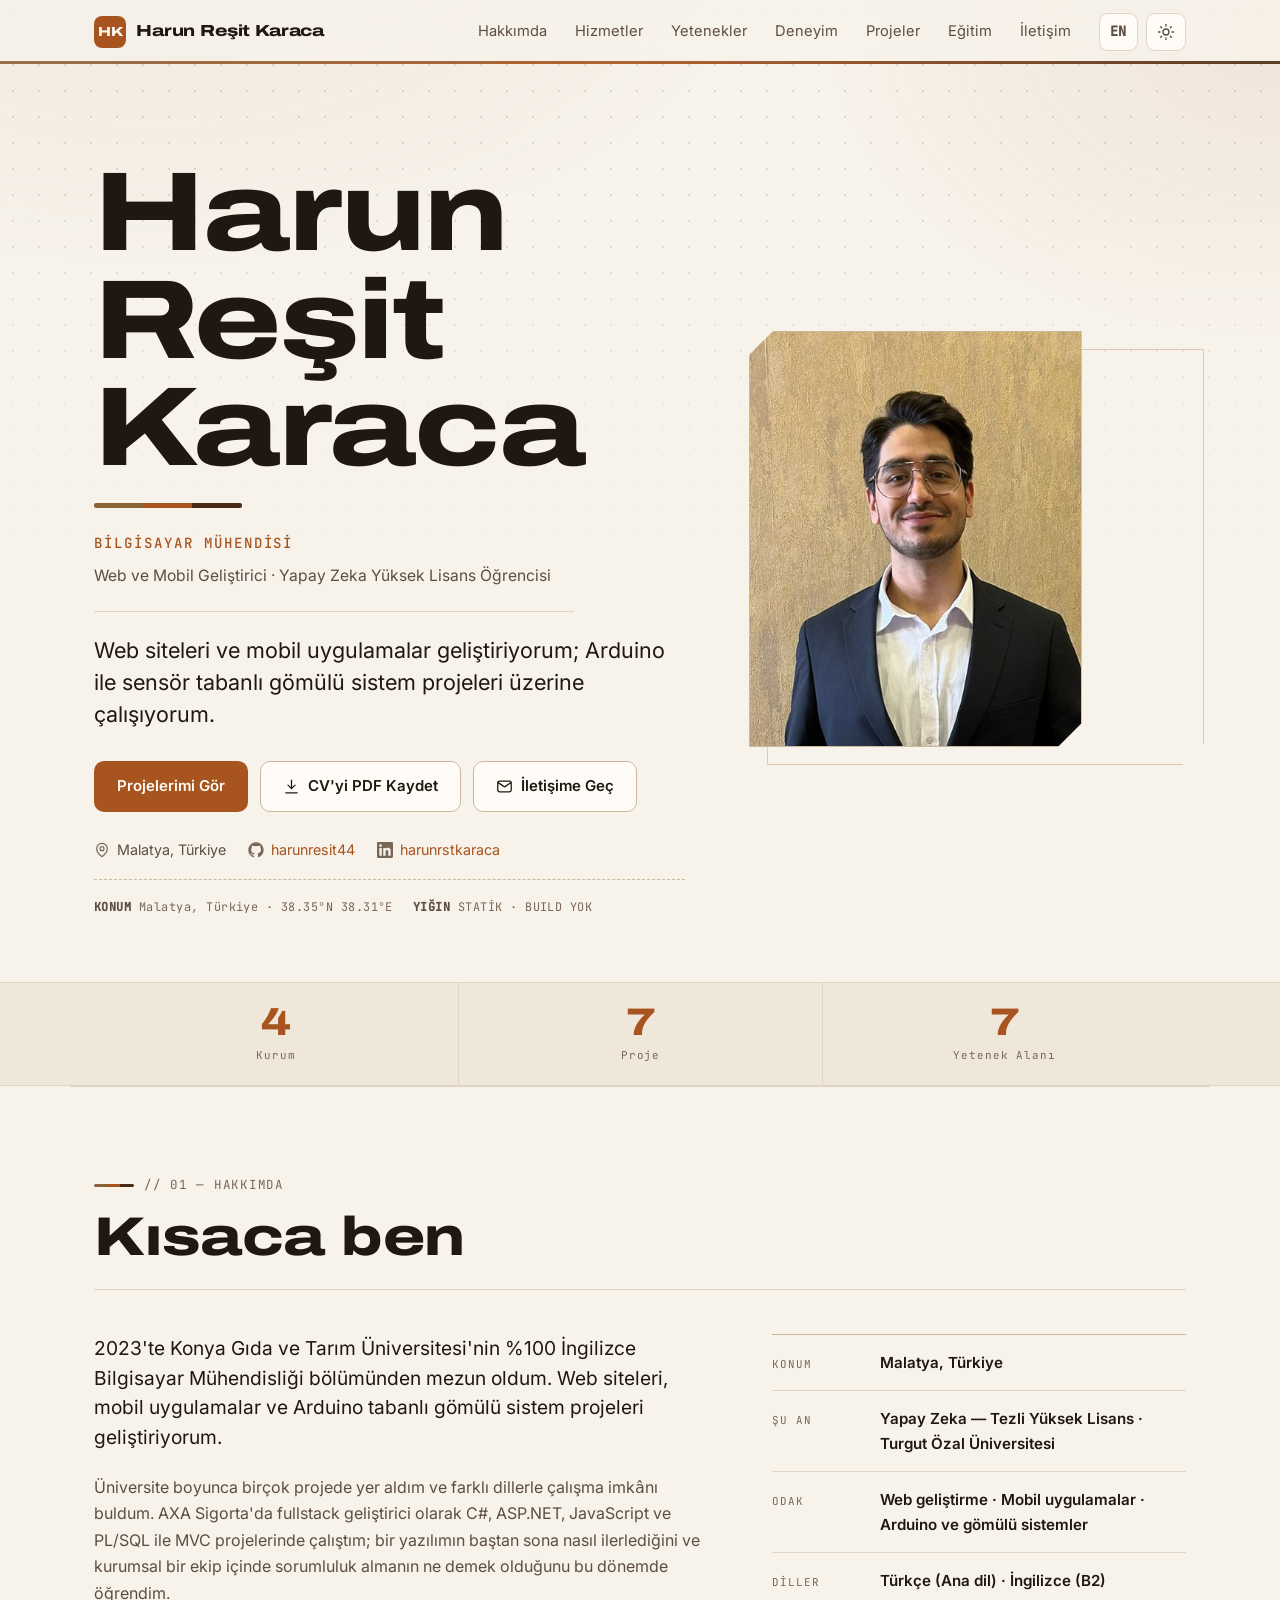
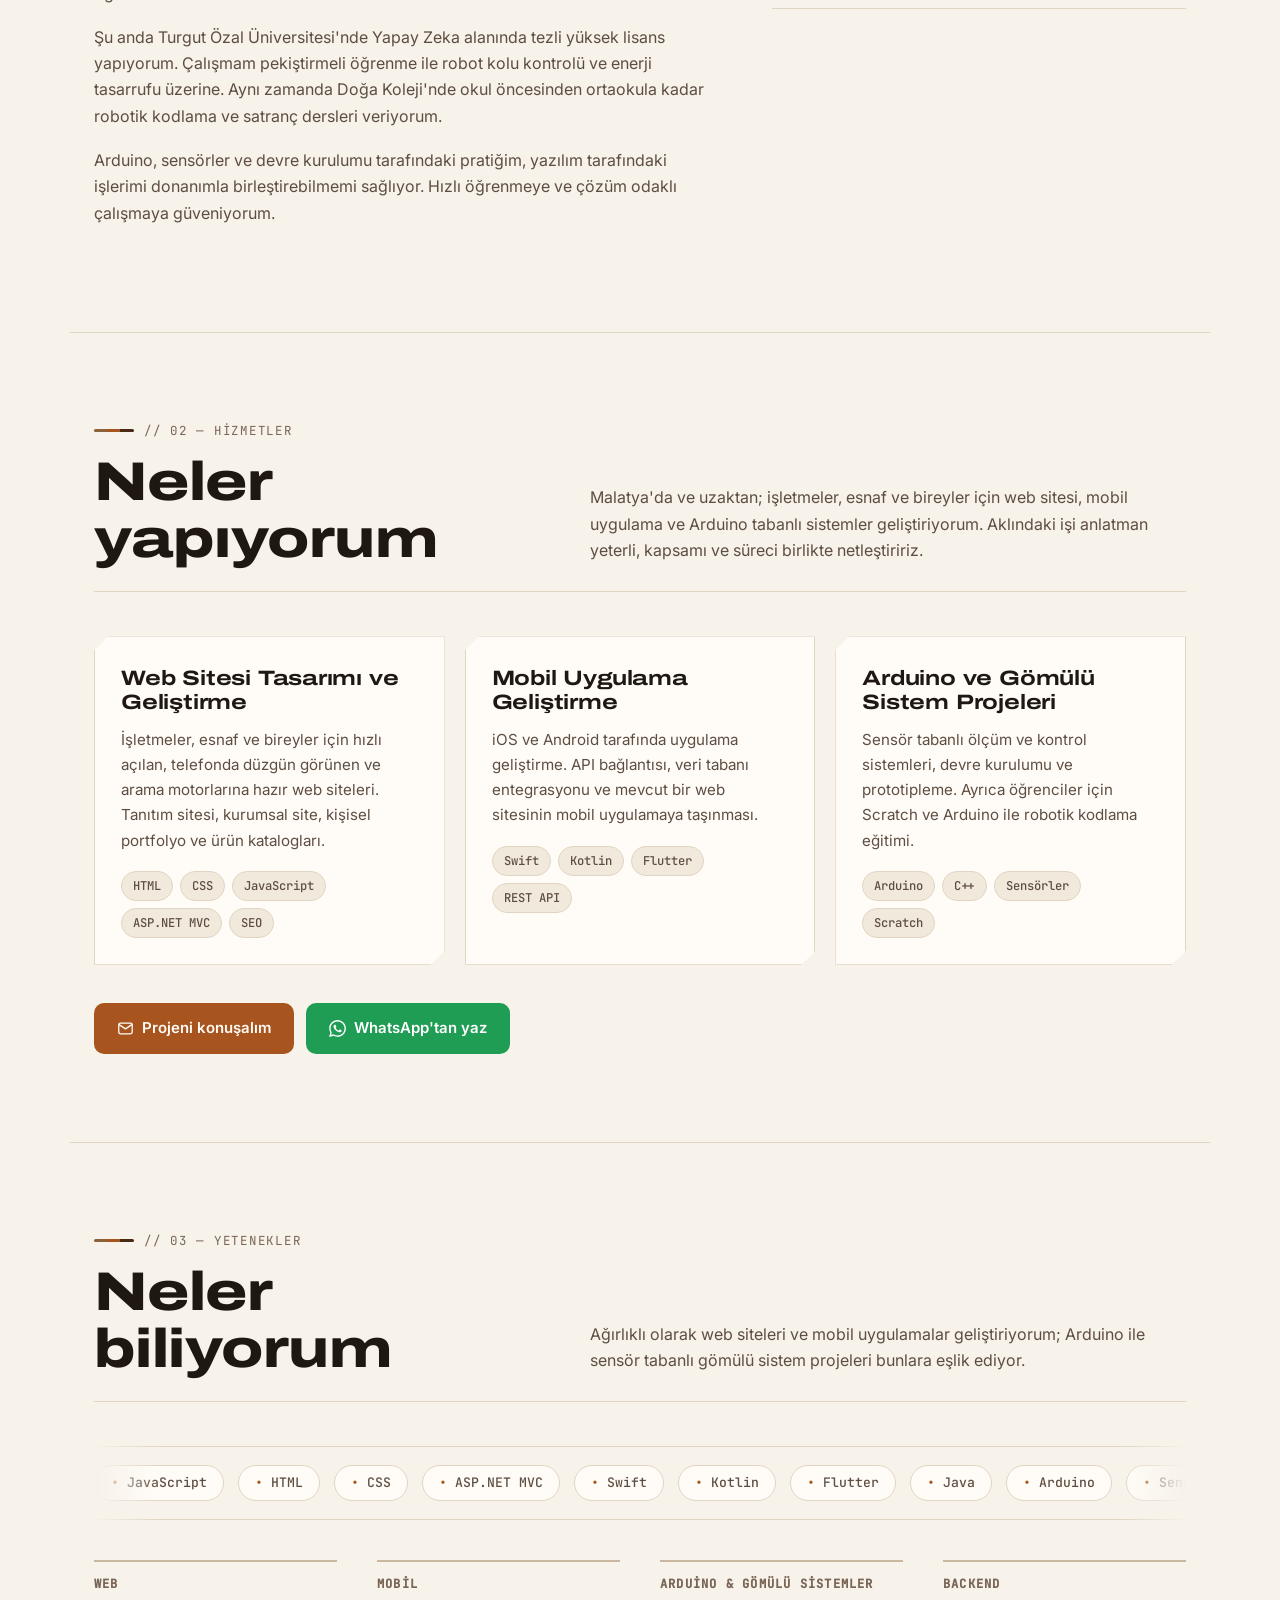
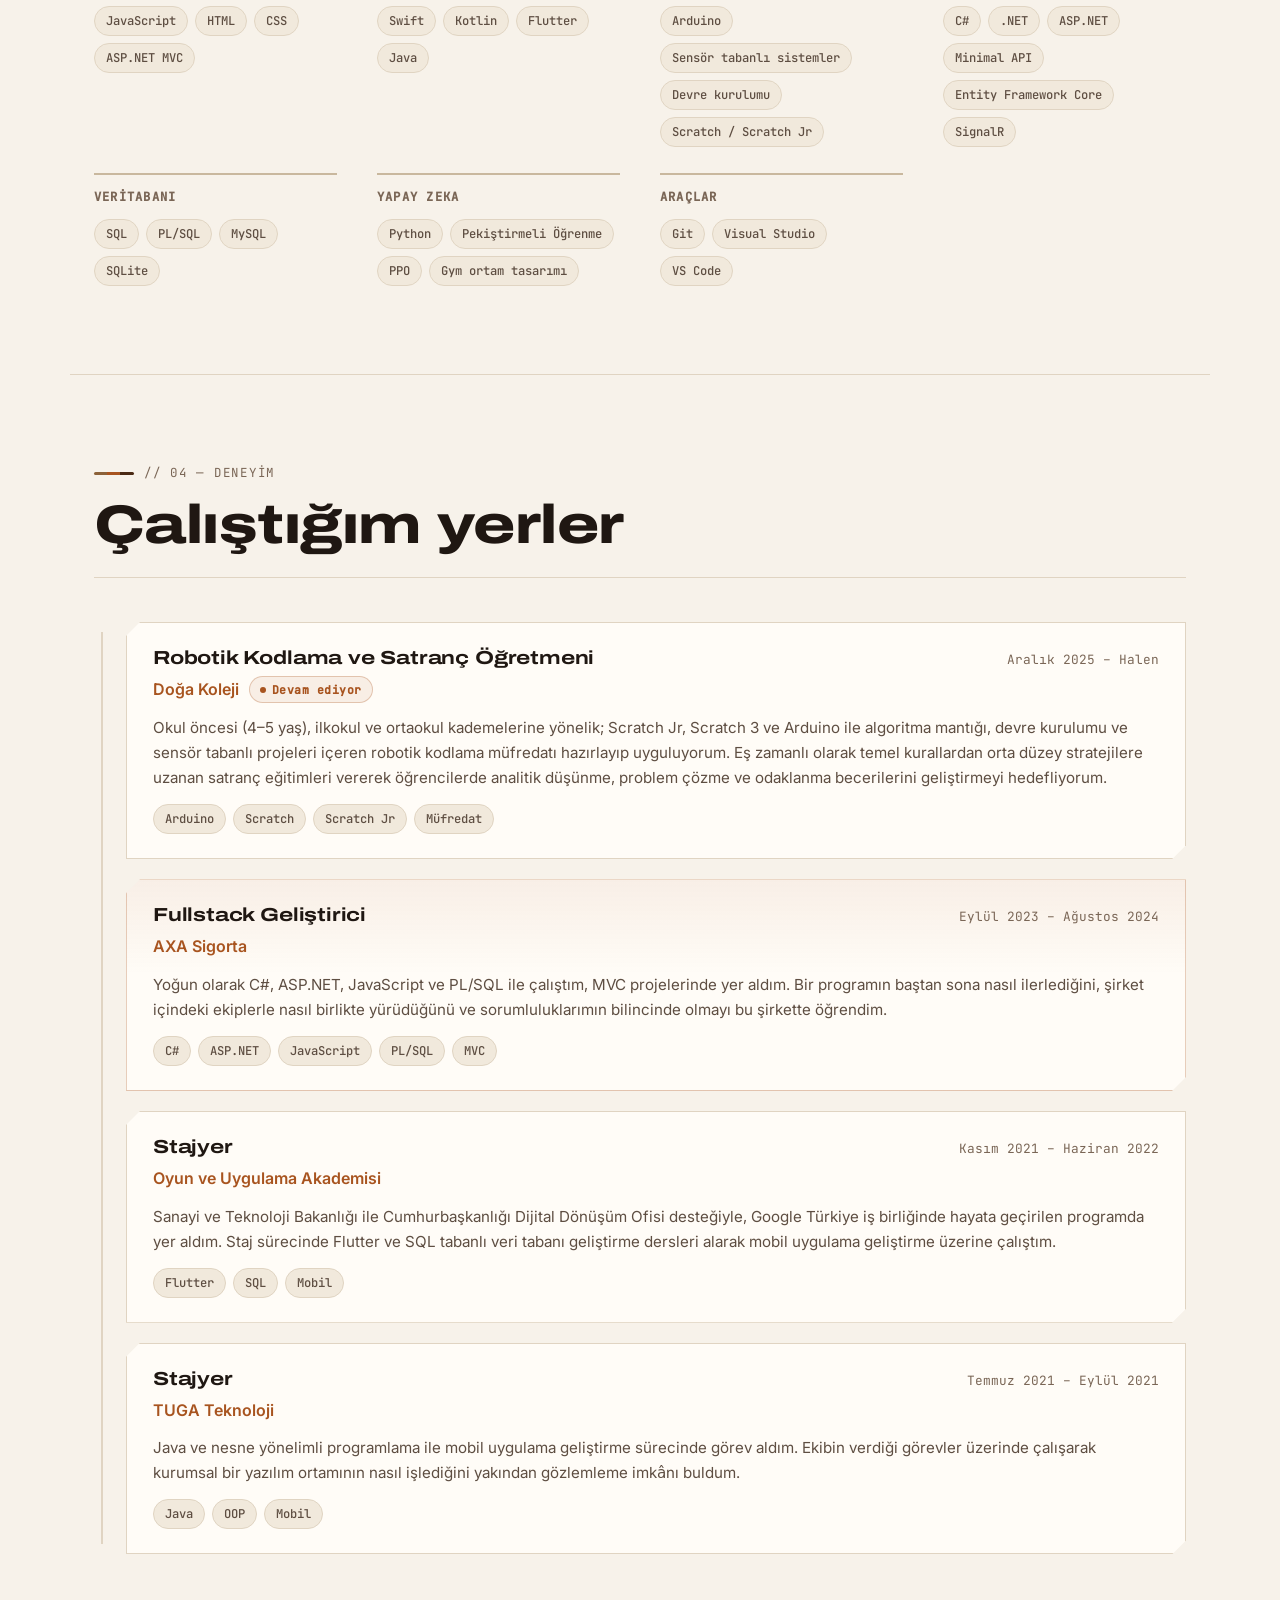
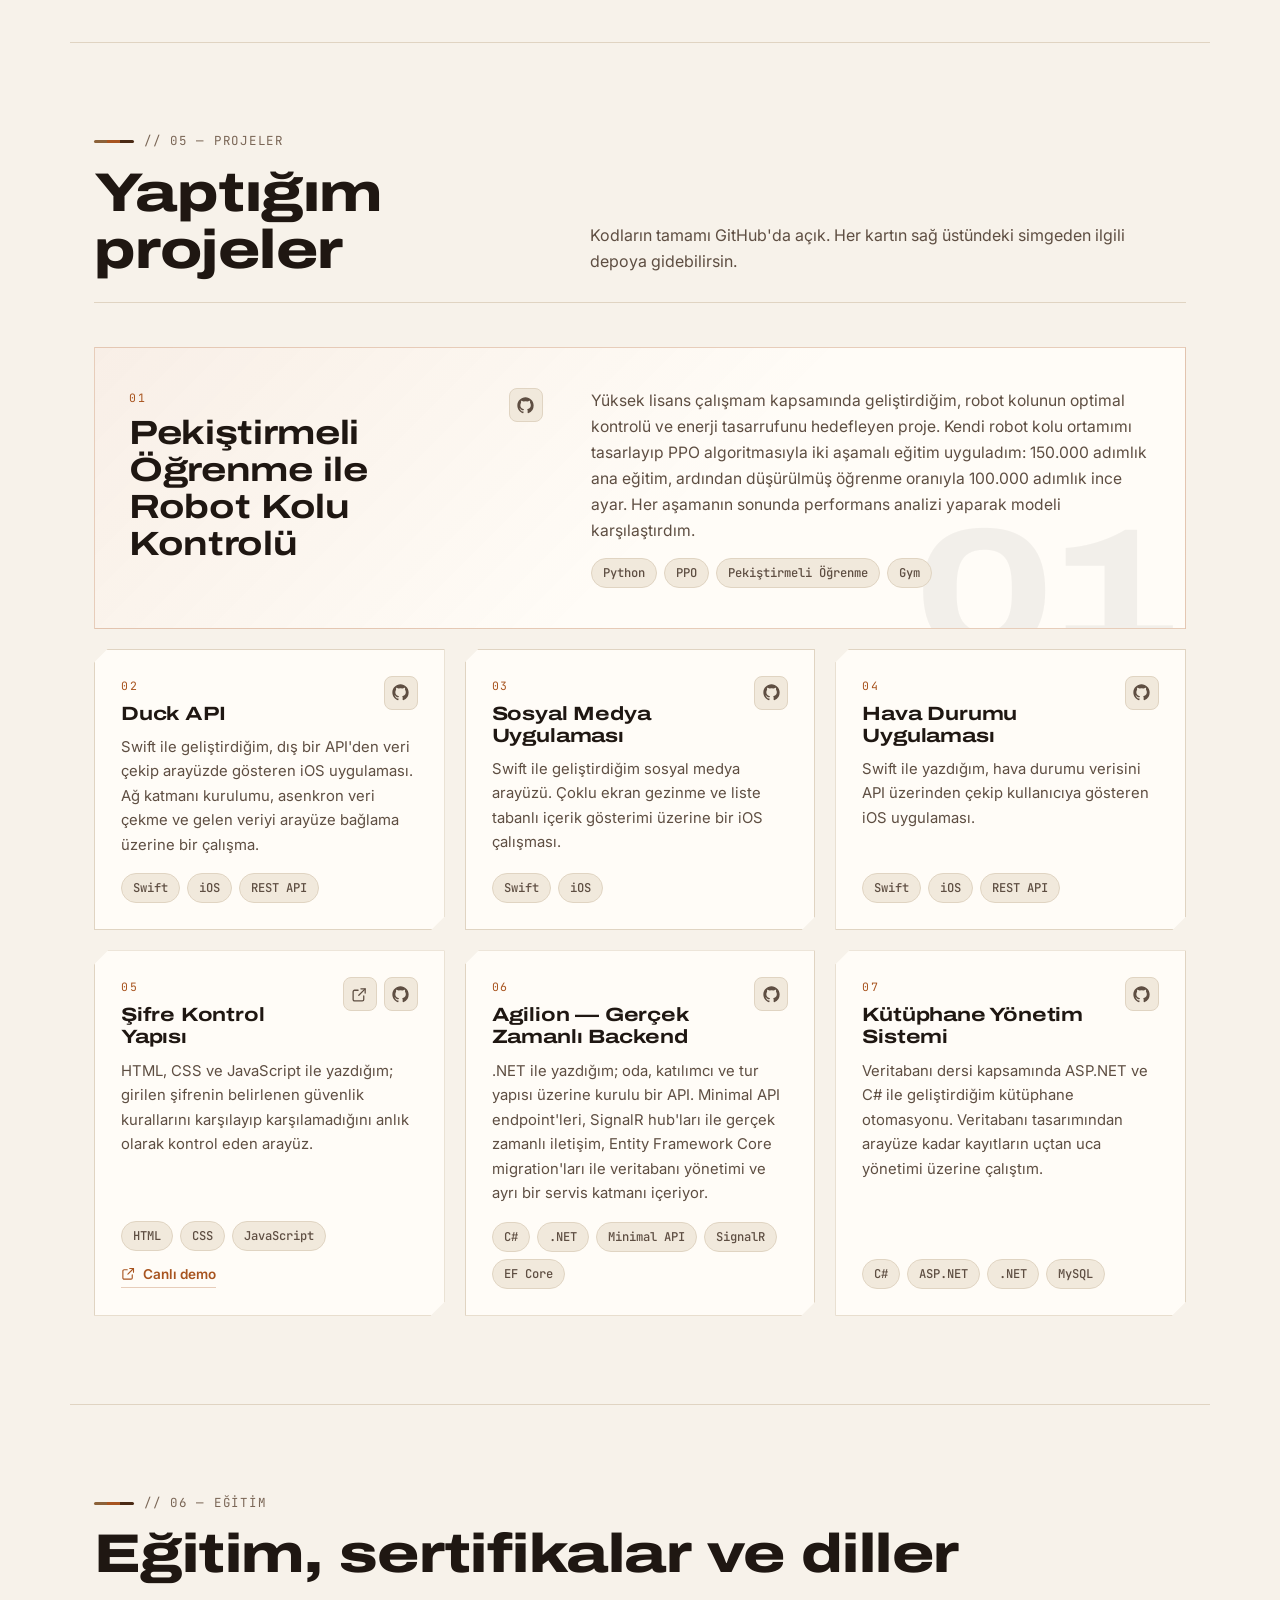
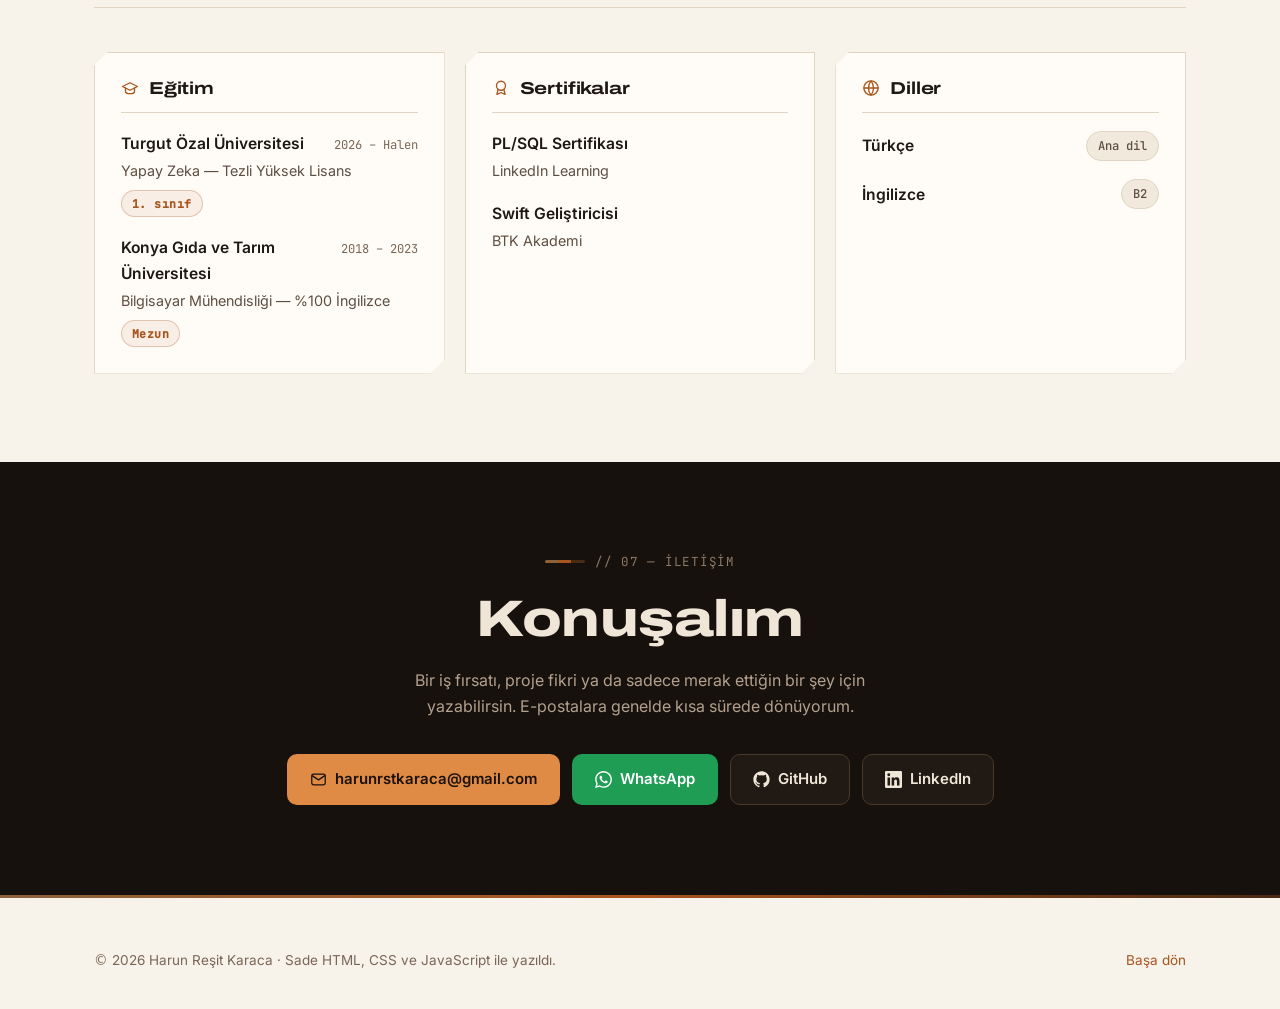
==== commit 3570e742: "Sayisal seridi ucluye indir, Search Console dogrulama etiketini yenile Sayisal serit - "2 Dil" kaldi" ====
--- a/index.html
+++ b/index.html
@@ -7,7 +7,7 @@
     <!-- Google Search Console site doğrulaması.
          Bu satırı silme — silersen Search Console doğrulaması düşer
          ve panelde veri toplanmayı bırakır. -->
-    <meta name="google-site-verification" content="kERMA66NOloPwH7ZPxUCDzMqzE1yonOJo8f1G-e677I" />
+    <meta name="google-site-verification" content="KPAPjc5zGMtAQxBNPOxr4-4Oy0_Ret4LzLG_7eiKNcA" />
 
     <!-- ================= SEO =================
          DİKKAT: Alan adını değiştirirsen (örn. harunkaraca.com alırsan)
--- a/css/styles.css
+++ b/css/styles.css
@@ -998,9 +998,11 @@
   background: var(--bg-glow);
 }
 
+/* Sütun sayısı data.js > stats dizisinin uzunluğuna eşit.
+   Oraya bir öğe ekler/çıkarırsan bu üç sayıyı da güncelle. */
 .stats-strip__inner {
   display: grid;
-  grid-template-columns: repeat(4, 1fr);
+  grid-template-columns: repeat(3, 1fr);
 }
 
 .stat {
@@ -1777,23 +1779,11 @@
     width: clamp(160px, 40vw, 220px);
   }
 
-  .stats-strip__inner {
-    grid-template-columns: repeat(2, 1fr);
-  }
-
-  .stat:nth-child(3) {
-    border-left: 0;
-  }
-
-  .stat:nth-child(1),
-  .stat:nth-child(2) {
-    border-bottom: 1px solid var(--border);
-    padding-bottom: 18px;
-  }
-
-  .stat:nth-child(3),
-  .stat:nth-child(4) {
-    padding-top: 18px;
+  /* Üç öğe dar ekranda da tek satırda duruyor; yan boşluk
+     kısalıyor ki "Yetenek Alanı" sıkışmasın. */
+  .stat {
+    padding-left: 10px;
+    padding-right: 10px;
   }
 }
 
@@ -1892,7 +1882,7 @@
   }
 
   .stats-strip__inner {
-    grid-template-columns: 1fr 1fr;
+    grid-template-columns: repeat(3, 1fr);
   }
 }
 
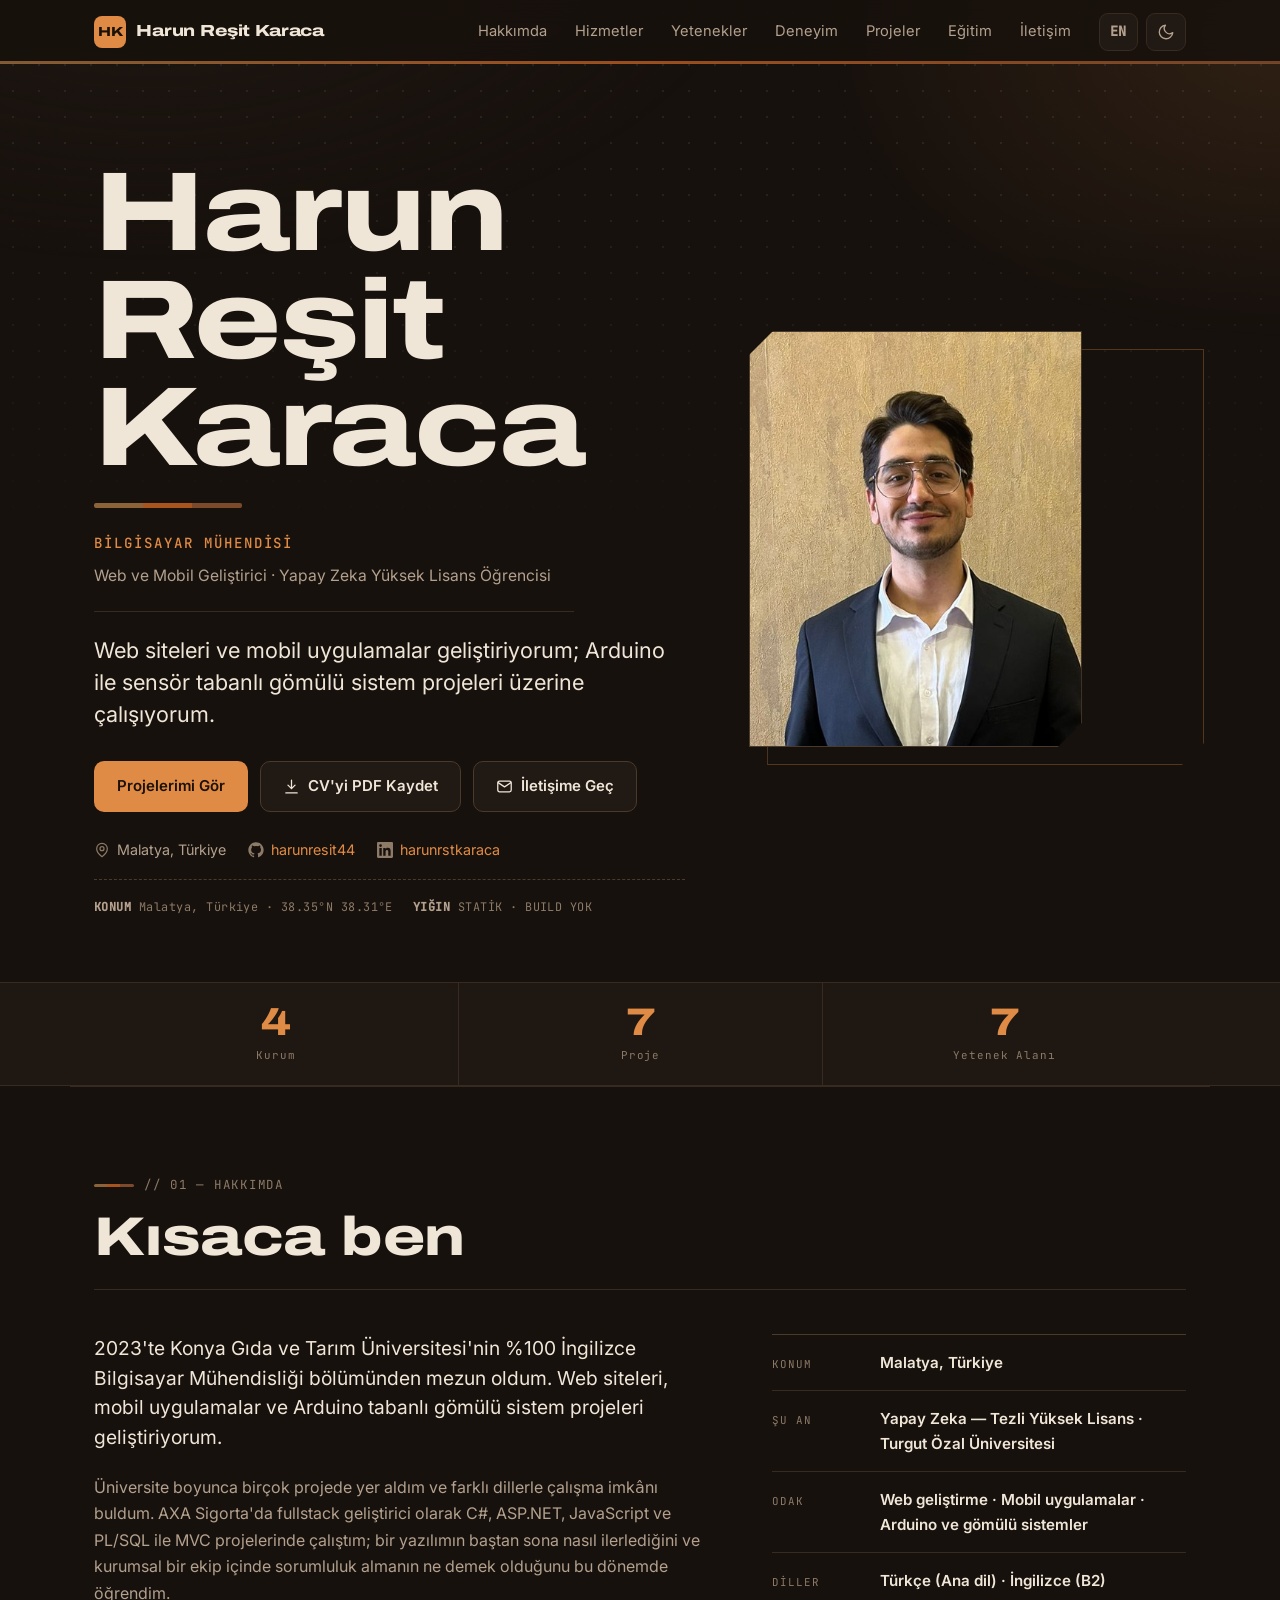
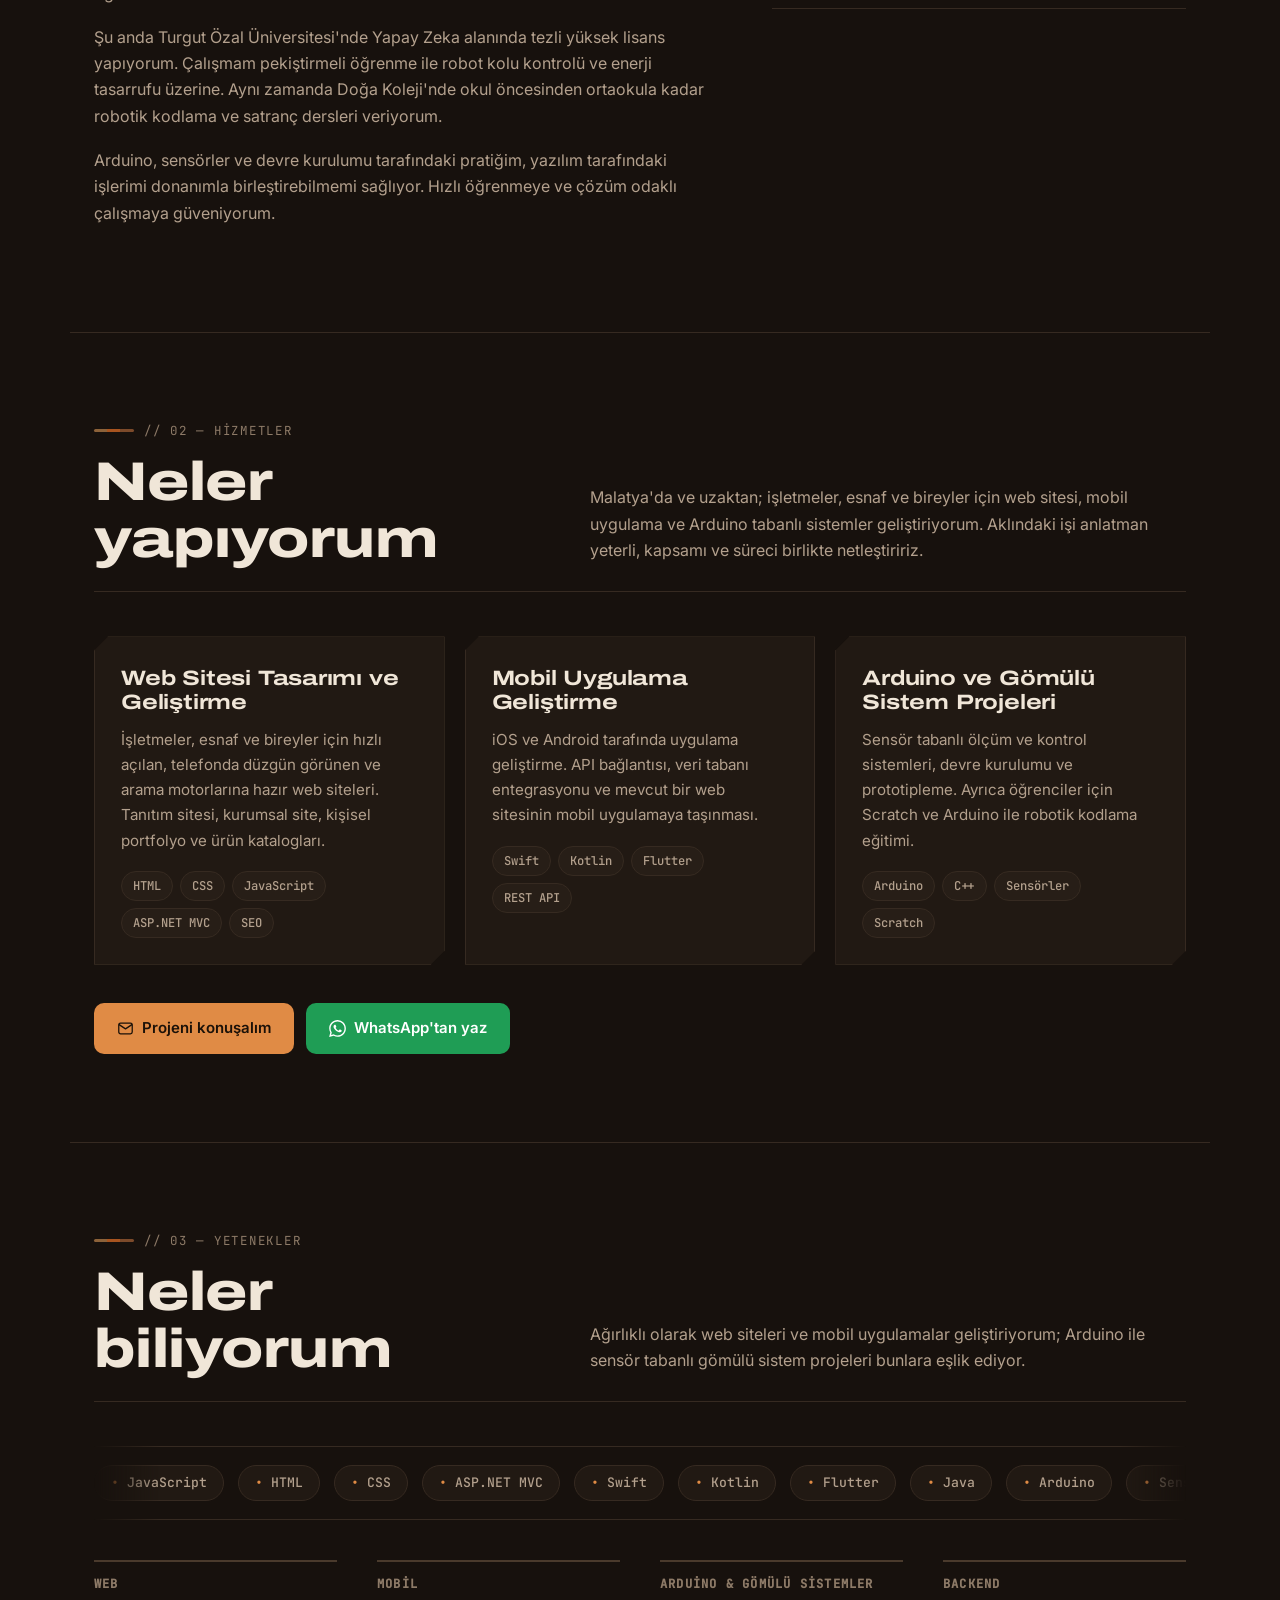
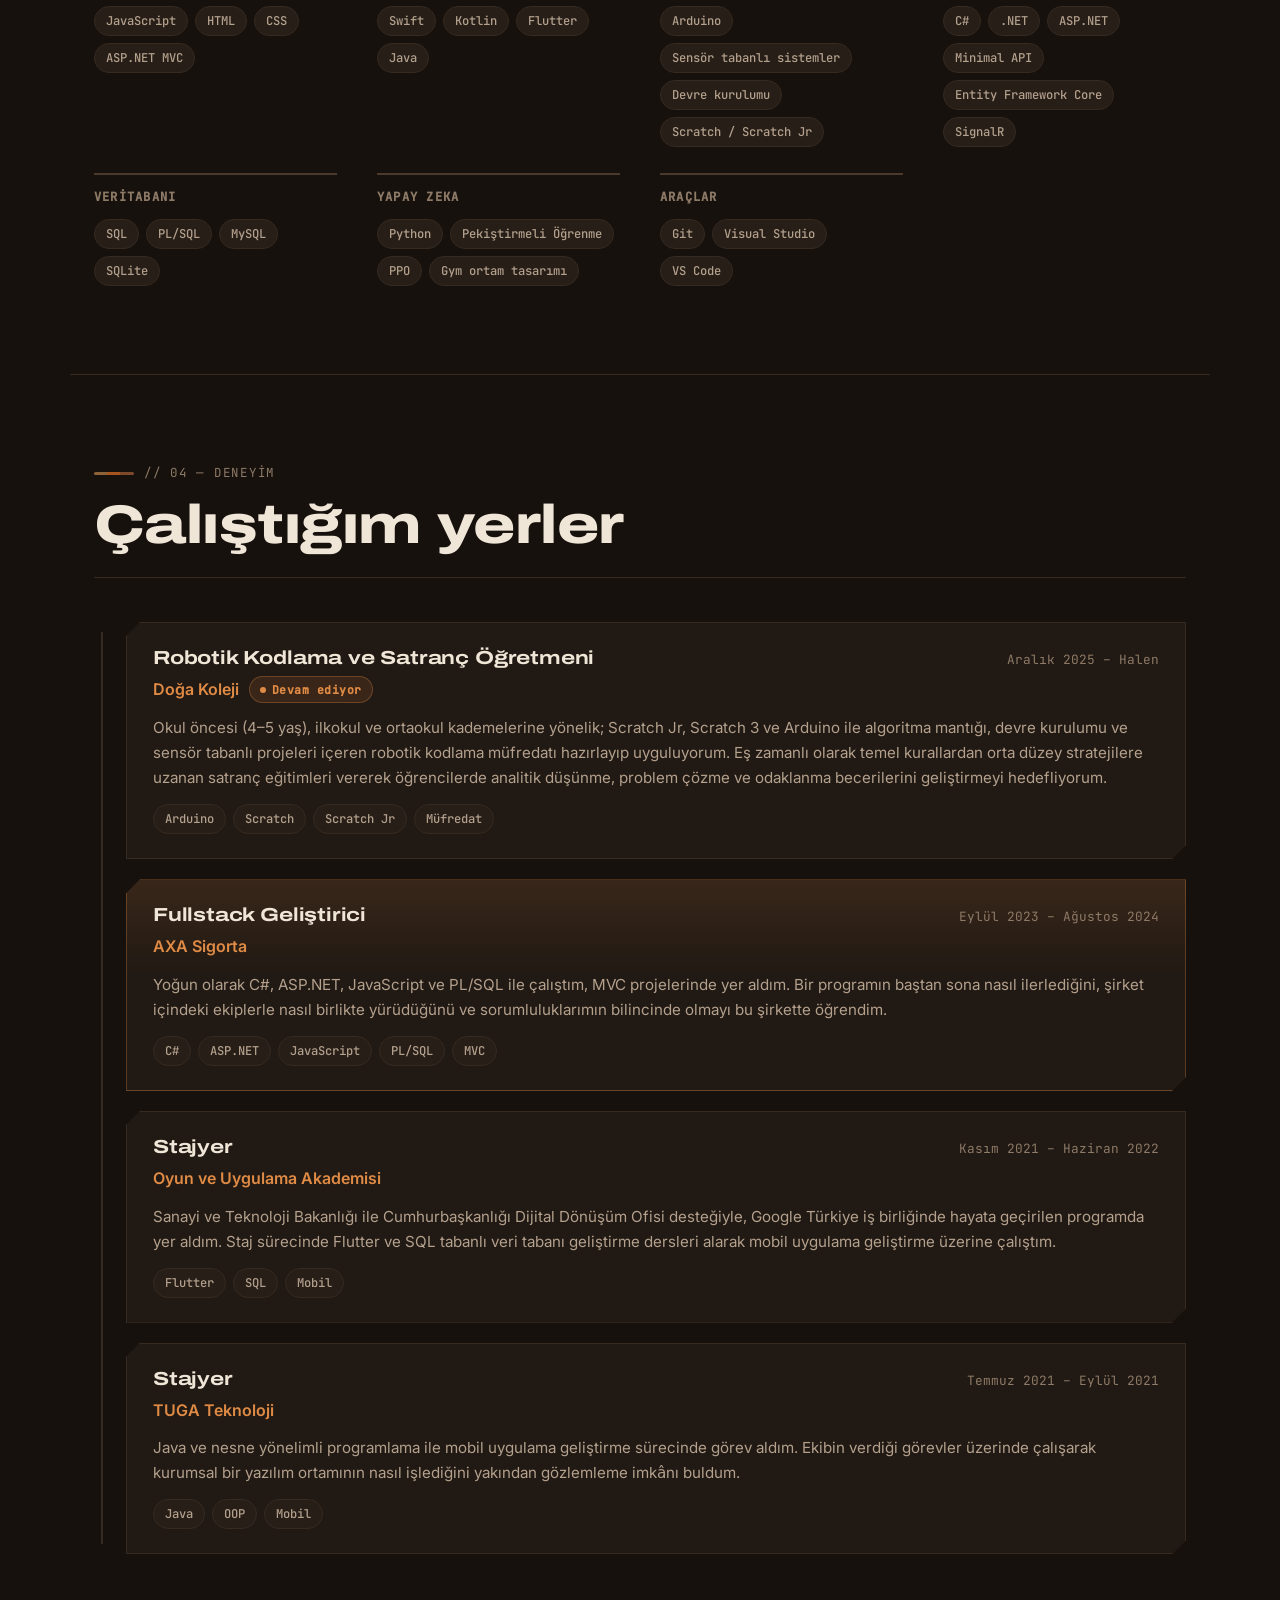
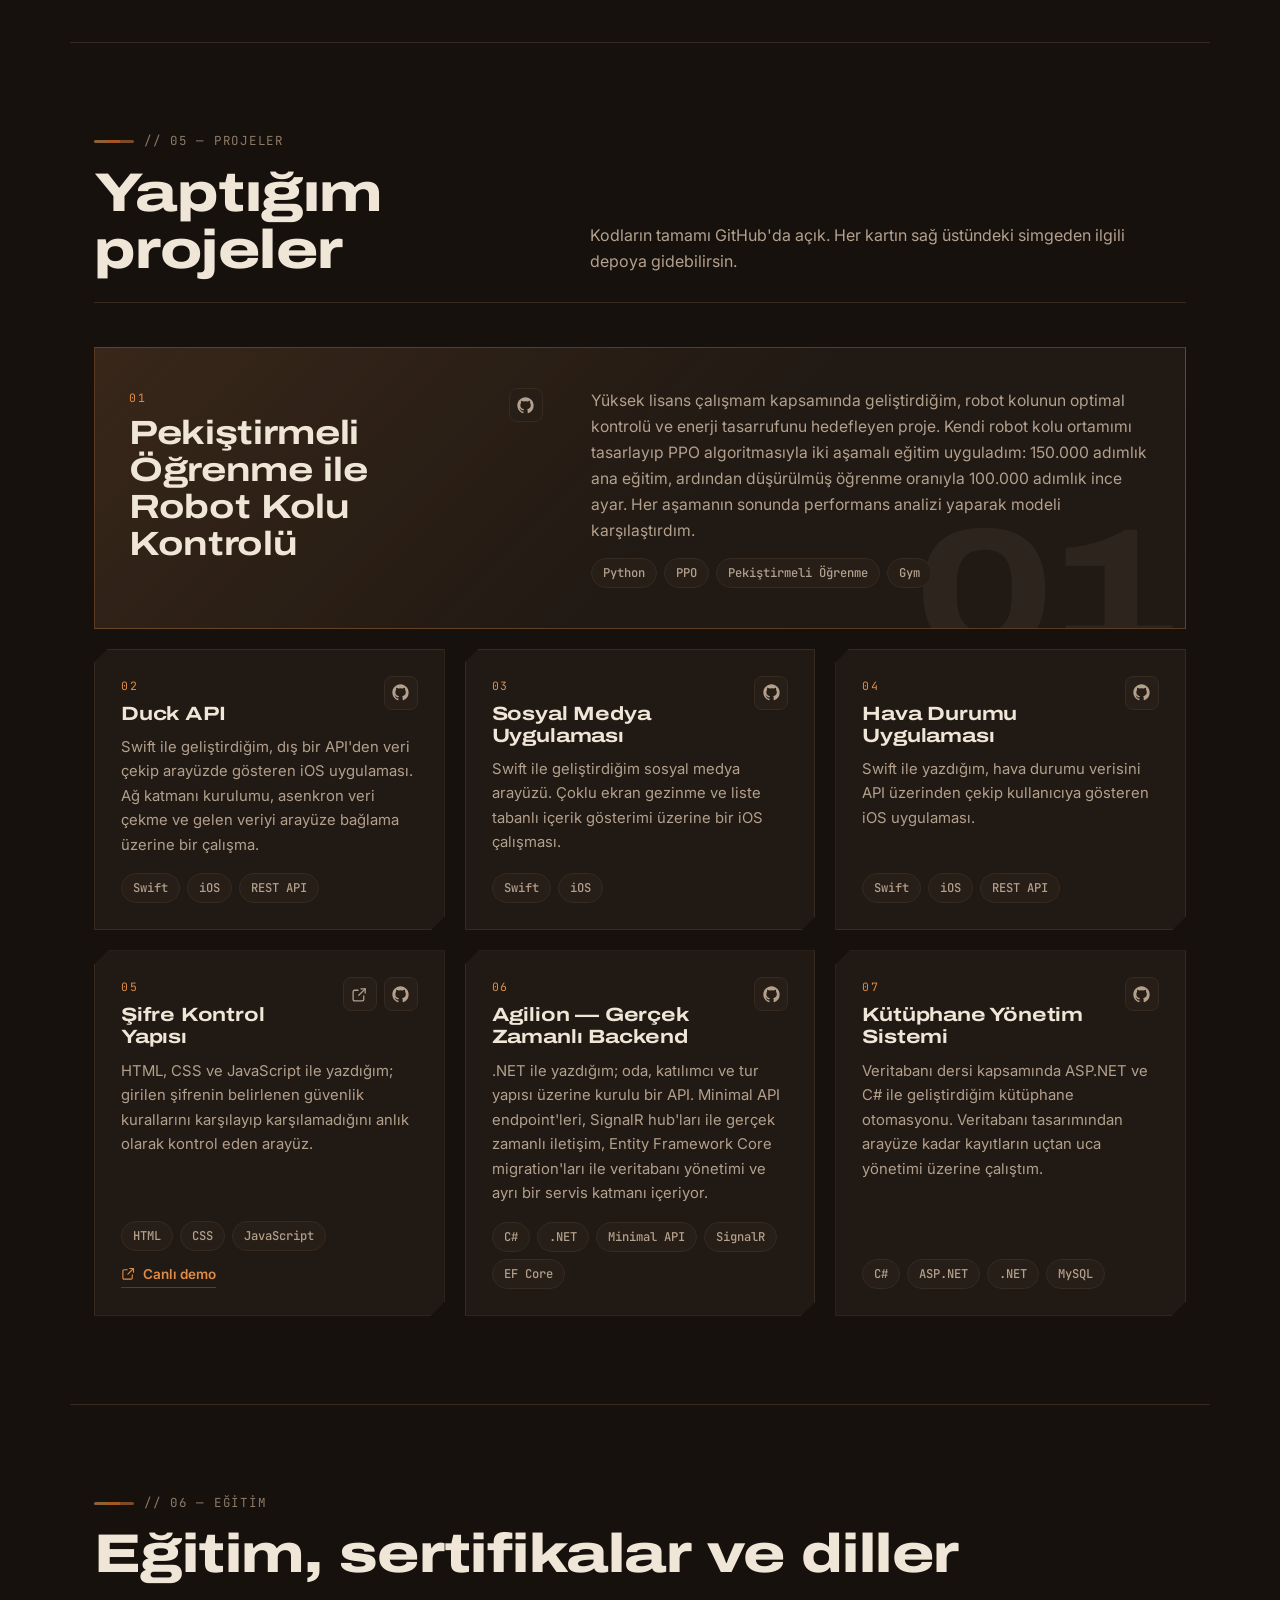
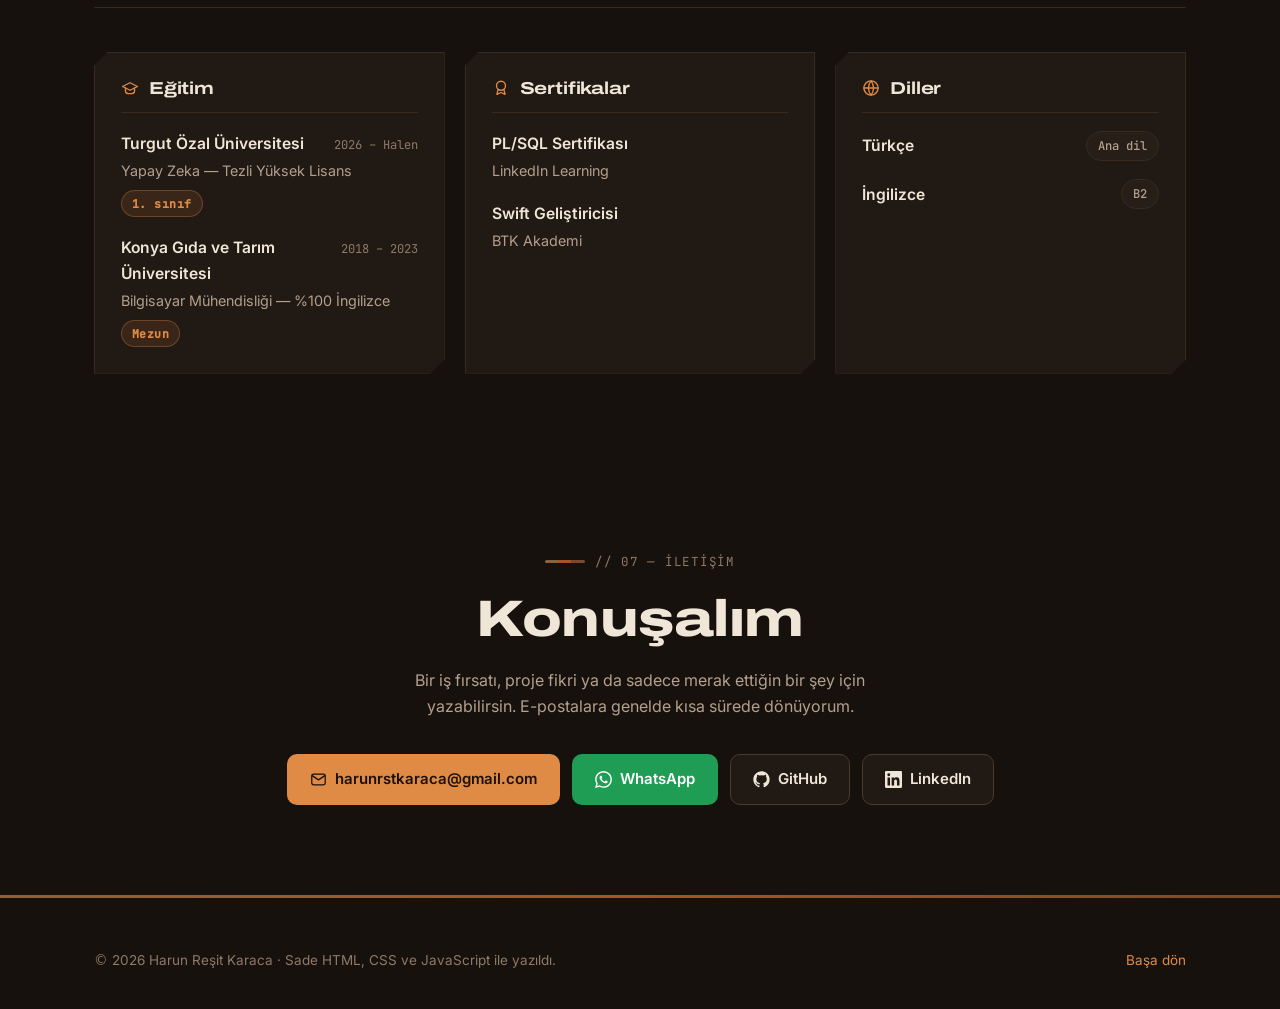
==== commit 0a73198a: "Varsayilan temayi koyu yap Site artik koyu temayla aciliyor; aydinligi isteyen basliktaki dugmeyle g" ====
--- a/index.html
+++ b/index.html
@@ -23,7 +23,9 @@
     />
     <meta name="author" content="Harun Reşit Karaca" />
     <meta name="robots" content="index, follow, max-image-preview:large" />
-    <meta name="theme-color" content="#f7f2ea" />
+    <!-- Varsayılan koyu tema; kullanıcı düğmeyle değiştirince
+         js/main.js bu değeri de günceller. -->
+    <meta name="theme-color" content="#17110d" />
 
     <!-- Yerel arama sinyalleri -->
     <meta name="geo.region" content="TR-44" />
--- a/css/styles.css
+++ b/css/styles.css
@@ -75,11 +75,18 @@
   unicode-range: U+0000-00FF, U+0100-017F, U+2000-206F, U+20AC;
 }
 
-/* --- 1. Tasarım değişkenleri (aydınlık tema = varsayılan) ---
-   Aydınlık tema burada tanımlı olduğu için, JavaScript henüz
-   çalışmadan da sayfa aydınlık boyanıyor. Kontrast oranları
-   hesaplanıp doğrulandı (bkz. yorum satırları). */
+/* --- 1. Tasarım değişkenleri ------------------------------
+   Sitenin varsayılanı KOYU tema; bunu js/boot.js sayfa boyanmadan
+   <html data-theme="dark"> yazarak uyguluyor. Buradaki :root bloğu
+   aydınlık temanın renkleri — hem kullanıcı düğmeyle geçtiğinde hem
+   de (beklenmedik biçimde) JavaScript çalışmazsa devreye giriyor.
+   Kontrast oranları hesaplanıp doğrulandı (bkz. yorum satırları). */
 :root {
+  /* Kaydırma çubuğu ve form denetimleri de temaya uysun diye.
+     boot.js data-theme'i her zaman yazdığı için pratikte aşağıdaki
+     iki kural belirleyici; bu satır JS çalışmazsa devreye giriyor. */
+  color-scheme: light;
+
   --bg: #f7f2ea;
   --bg-glow: #efe7da;
   --surface: #fffcf7;
@@ -132,6 +139,8 @@
    Kontrast oranları: text/bg 15.16, textMuted/bg 7.42, textFaint/bg 4.55,
    accent/bg 7.08, accentContrast/accent 7.03 — hepsi eşiğin üstünde. */
 :root[data-theme="dark"] {
+  color-scheme: dark;
+
   --bg: #17110d;
   --bg-glow: #1f1712;
   --surface: #211913;
